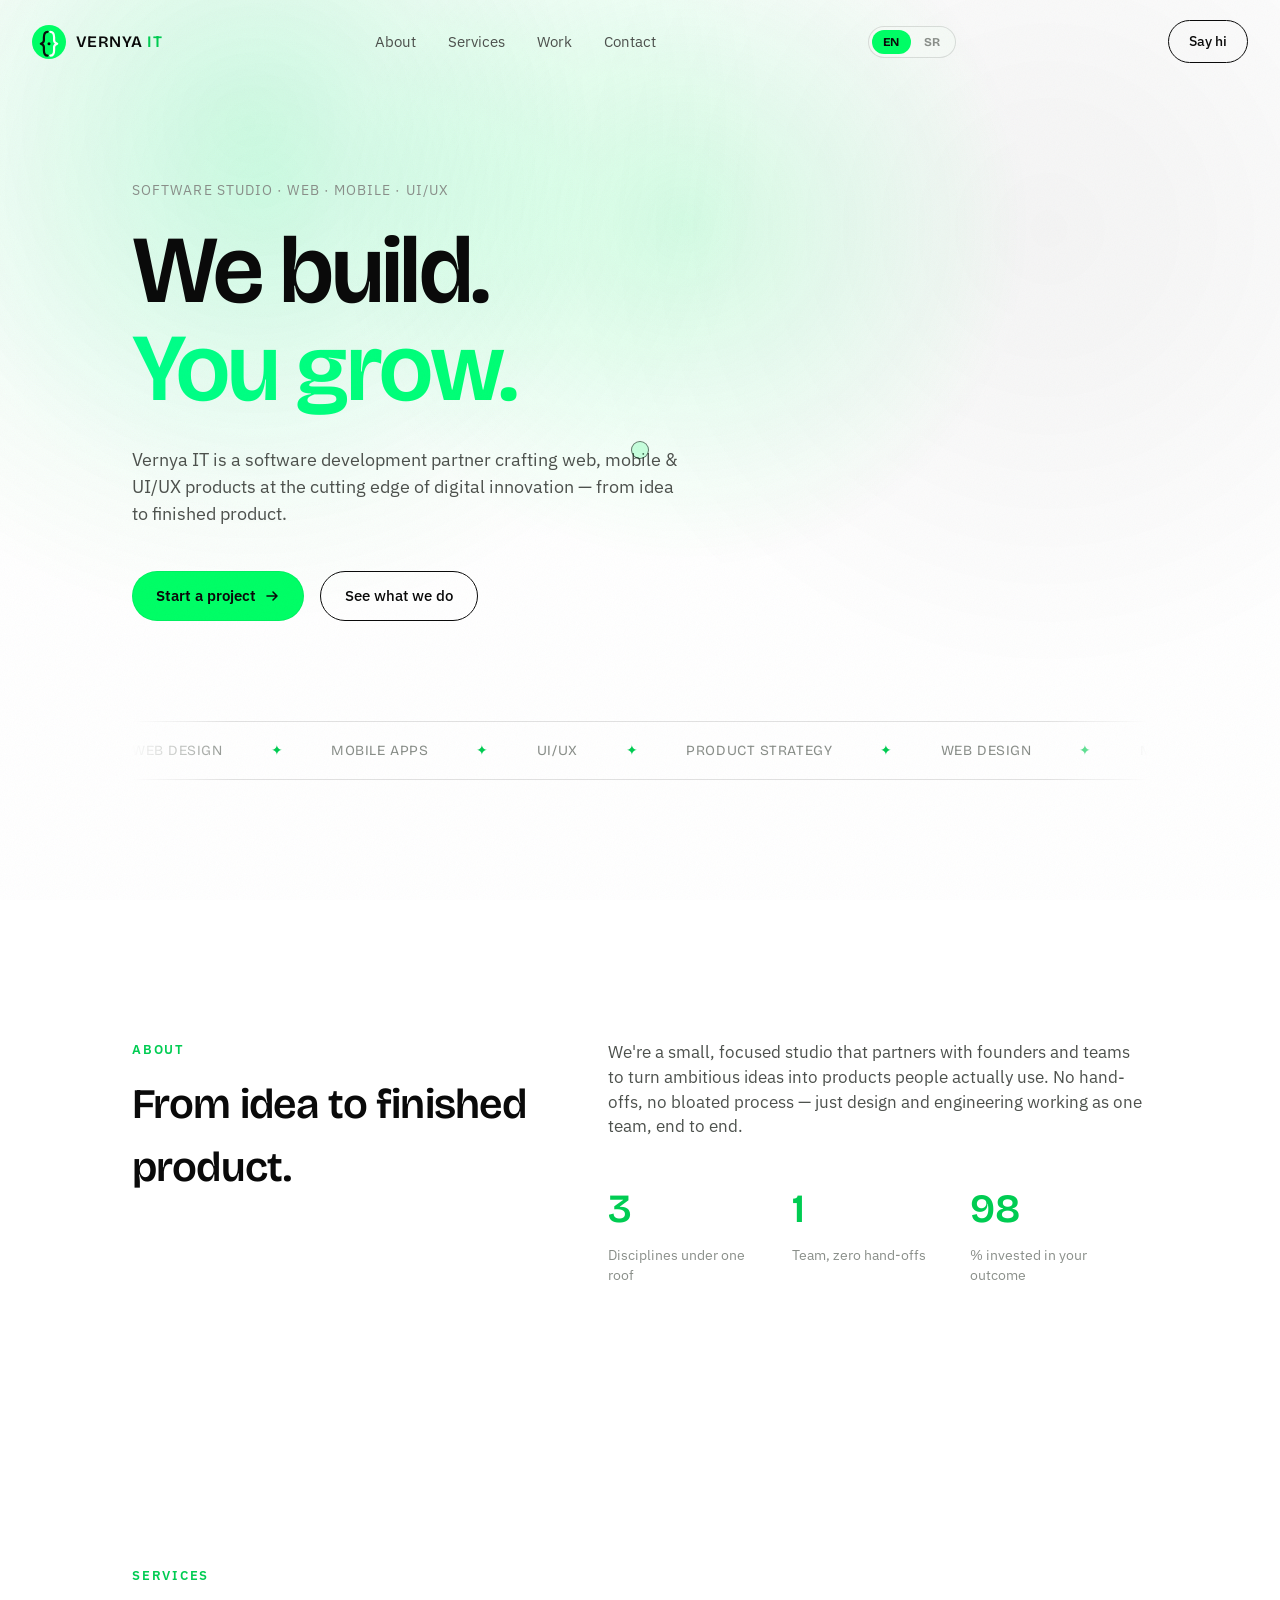
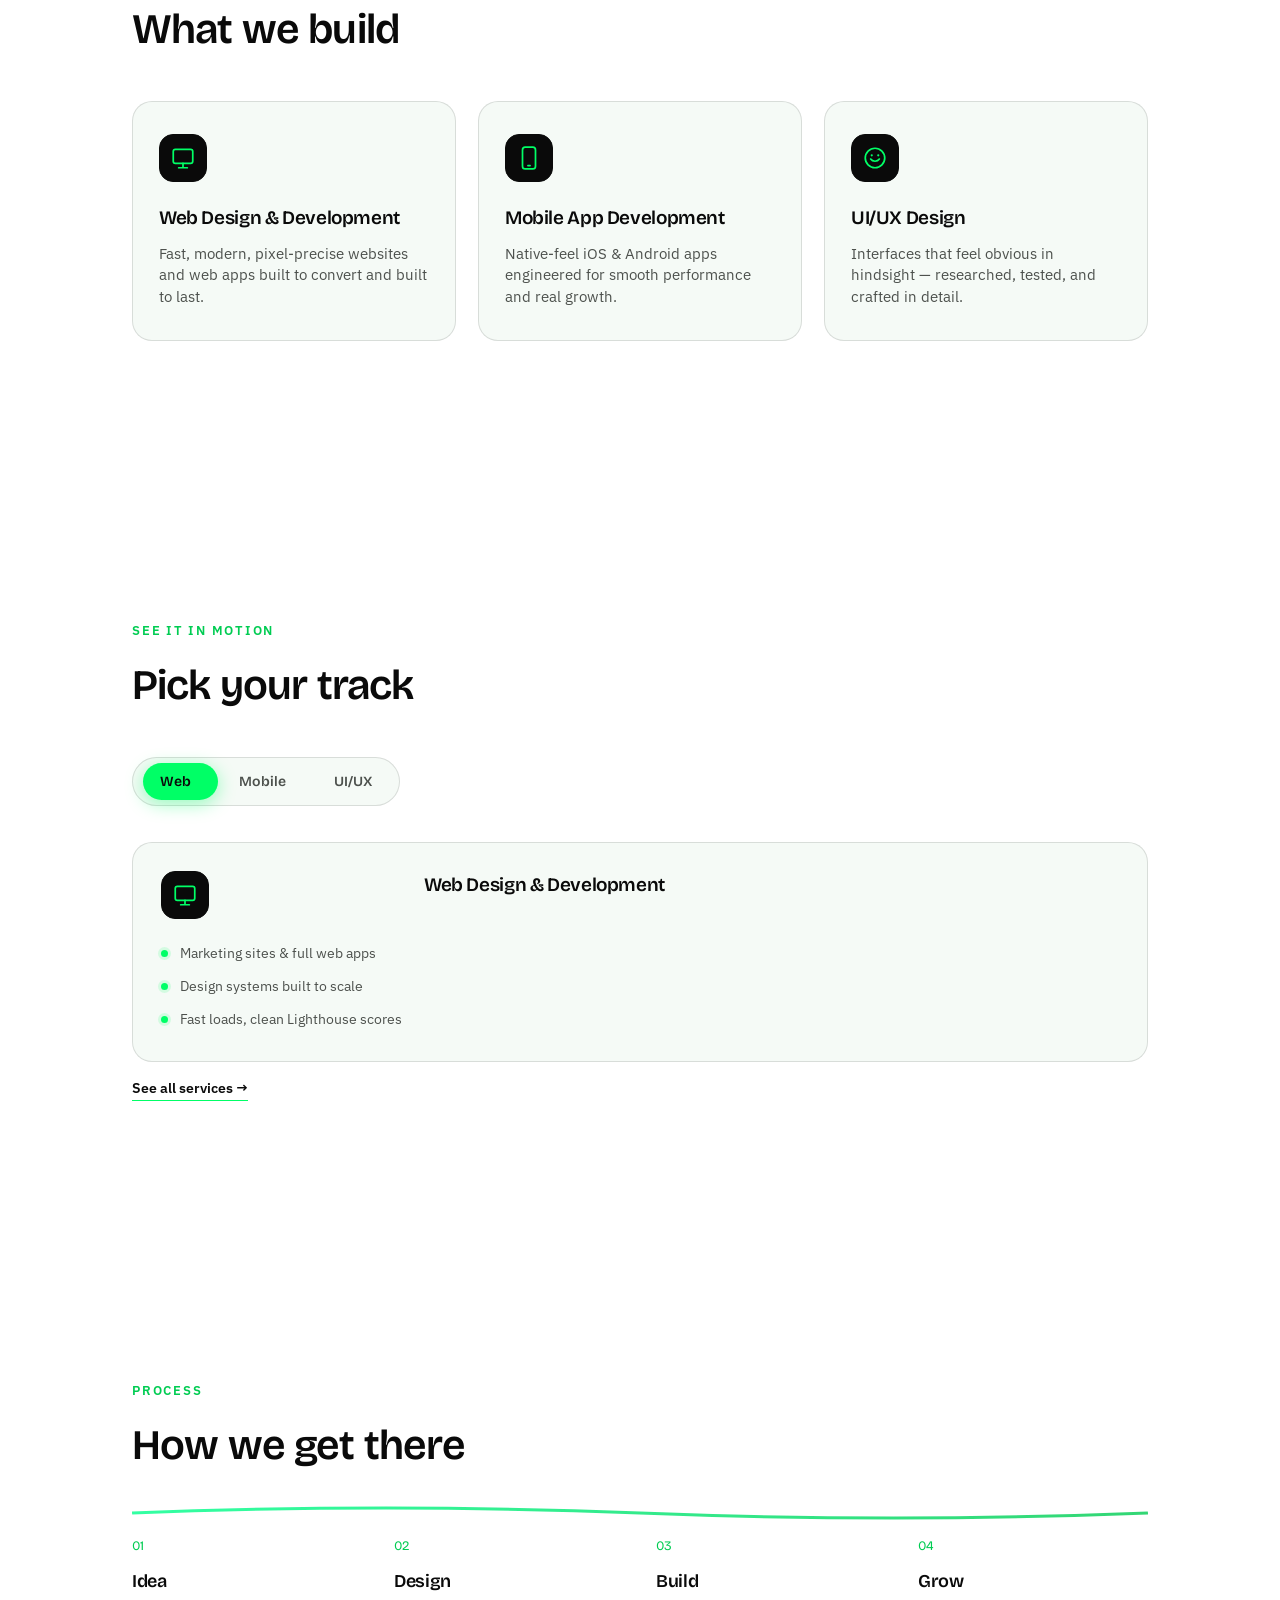
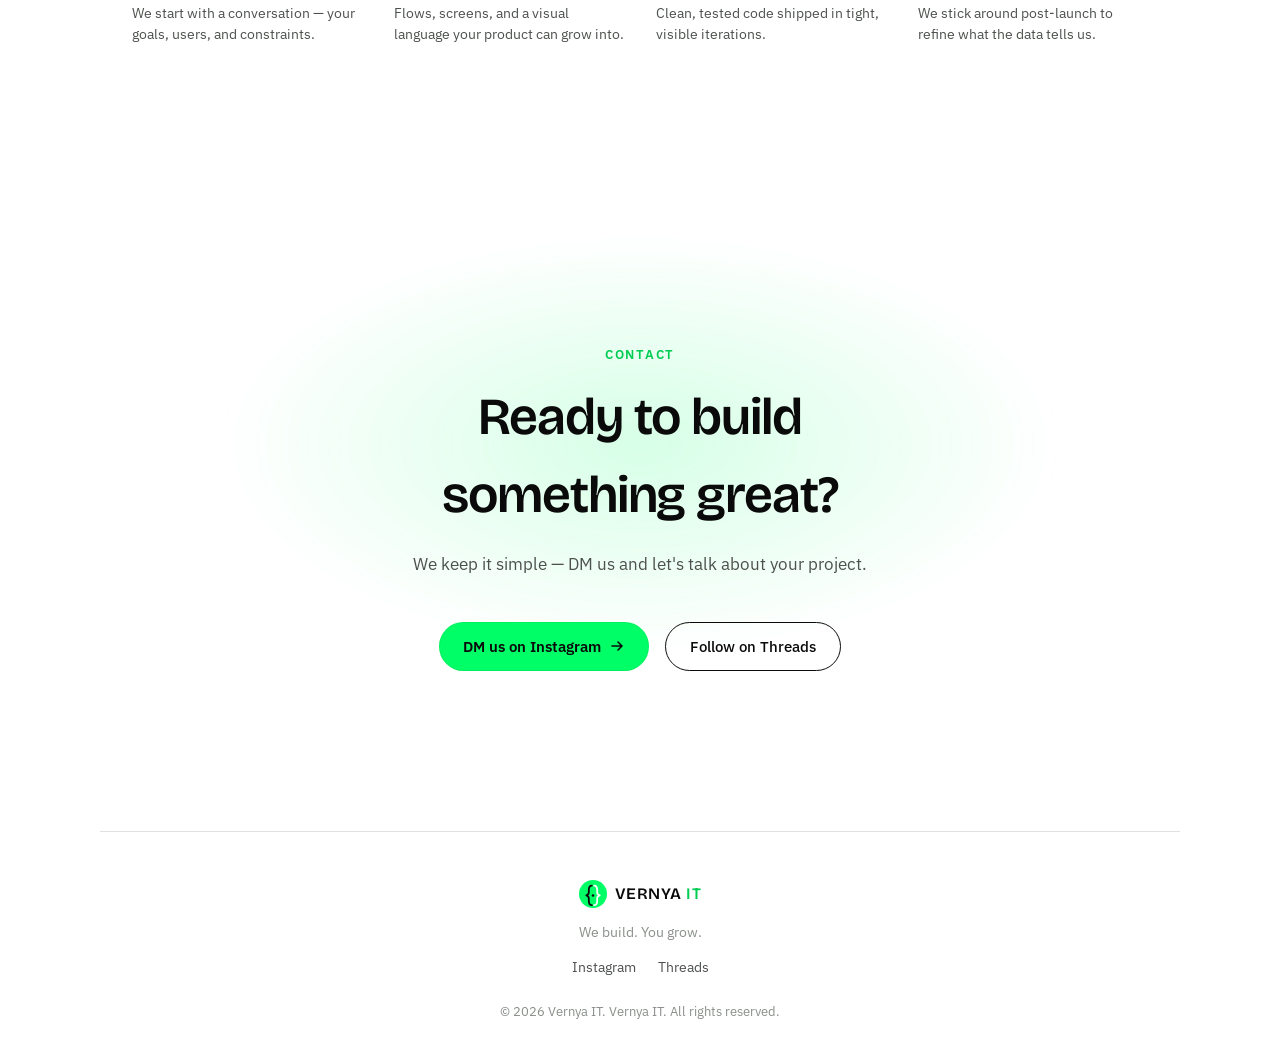
==== index.html @ cfed31cb "Initial commit: Vernya IT landing site Multi-page marketing site (home, about, services, work, conta" ====
<!doctype html>
<html lang="en">
<head>
<meta charset="UTF-8" />
<meta name="viewport" content="width=device-width, initial-scale=1.0" />
<title>Vernya IT — We build. You grow.</title>
<meta name="description" content="Vernya IT is a software studio building web, mobile & UI/UX products at the cutting edge of digital innovation. From idea to finished product." />
<link rel="icon" type="image/svg+xml" href="assets/logo.svg" />
<link rel="preconnect" href="https://fonts.googleapis.com">
<link rel="preconnect" href="https://fonts.gstatic.com" crossorigin>
<link href="https://fonts.googleapis.com/css2?family=Bricolage+Grotesque:wght@400;500;600;700;800&family=IBM+Plex+Sans:wght@400;500;600&display=swap" rel="stylesheet">
<link rel="stylesheet" href="css/style.css" />
</head>
<body>

<div class="grain"></div>
<div class="cursor-dot" id="cursorDot"><span class="cursor-ring"></span></div>

<canvas id="fluid" class="fluid-canvas"></canvas>

<header class="nav" id="nav">
  <a href="#top" class="brand">
    <img src="assets/logo.svg" alt="Vernya IT logo" width="34" height="34" />
    <span>Vernya <em>IT</em></span>
  </a>
  <nav class="nav-links">
    <a href="about.html" data-i18n="nav.about">About</a>
    <a href="services.html" data-i18n="nav.services">Services</a>
    <a href="work.html" data-i18n="nav.work">Work</a>
    <a href="contact.html" data-i18n="nav.contact">Contact</a>
  </nav>
  <div class="lang-switch">
    <button class="lang-btn is-active" data-lang="en">EN</button>
    <button class="lang-btn" data-lang="sr">SR</button>
  </div>
  <a class="btn btn-ghost magnetic" href="contact.html" data-i18n="nav.sayhi">
    <span>Say hi</span>
  </a>
  <button class="nav-burger" id="navBurger" aria-label="Toggle menu">
    <span></span><span></span><span></span>
  </button>
</header>

<div class="mobile-menu" id="mobileMenu">
  <a href="about.html" data-i18n="nav.about">About</a>
  <a href="services.html" data-i18n="nav.services">Services</a>
  <a href="work.html" data-i18n="nav.work">Work</a>
  <a href="contact.html" data-i18n="nav.contact">Contact</a>
  <a href="contact.html" data-i18n="nav.sayhi.mobile">Say hi ↗</a>
  <div class="lang-switch lang-switch-mobile">
    <button class="lang-btn is-active" data-lang="en">EN</button>
    <button class="lang-btn" data-lang="sr">SR</button>
  </div>
</div>

<main id="top">

  <section class="hero">
    <p class="eyebrow" data-reveal data-i18n="home.hero.eyebrow">Software studio · web · mobile · UI/UX</p>
    <h1 class="hero-title" data-reveal>
      <span class="line" data-i18n="home.hero.title1">We build.</span>
      <span class="line accent" data-i18n="home.hero.title2">You grow.</span>
    </h1>
    <p class="hero-sub" data-reveal data-i18n="home.hero.sub">
      Vernya IT is a software development partner crafting web, mobile &amp; UI/UX
      products at the cutting edge of digital innovation — from idea to finished
      product.
    </p>
    <div class="hero-cta" data-reveal>
      <a class="btn btn-primary magnetic" href="contact.html">
        <span data-i18n="btn.startProject">Start a project</span>
        <svg width="16" height="16" viewBox="0 0 16 16" fill="none"><path d="M3 8H13M13 8L9 4M13 8L9 12" stroke="currentColor" stroke-width="1.6" stroke-linecap="round" stroke-linejoin="round"/></svg>
      </a>
      <a class="btn btn-outline magnetic" href="services.html">
        <span data-i18n="btn.seeWhatWeDo">See what we do</span>
      </a>
    </div>

    <div class="hero-marquee" aria-hidden="true">
      <div class="marquee-track">
        <span data-i18n="home.marquee.web">Web Design</span><span data-i18n="home.marquee.mobile">Mobile Apps</span><span data-i18n="home.marquee.uiux">UI/UX</span><span data-i18n="home.marquee.strategy">Product Strategy</span>
        <span data-i18n="home.marquee.web">Web Design</span><span data-i18n="home.marquee.mobile">Mobile Apps</span><span data-i18n="home.marquee.uiux">UI/UX</span><span data-i18n="home.marquee.strategy">Product Strategy</span>
      </div>
    </div>
  </section>

  <section class="about" id="about">
    <div class="about-grid">
      <div data-reveal>
        <p class="section-kicker" data-i18n="home.about.kicker">About</p>
        <h2 class="section-title" data-i18n="home.about.title">From idea to finished product.</h2>
      </div>
      <div class="about-copy" data-reveal>
        <p data-i18n="home.about.copy">
          We're a small, focused studio that partners with founders and teams to
          turn ambitious ideas into products people actually use. No hand-offs,
          no bloated process — just design and engineering working as one team,
          end to end.
        </p>
        <div class="stat-row">
          <div class="stat">
            <span class="stat-num" data-counter="3">0</span>
            <span class="stat-label" data-i18n="home.about.stat1">Disciplines under one roof</span>
          </div>
          <div class="stat">
            <span class="stat-num" data-counter="1">0</span>
            <span class="stat-label" data-i18n="home.about.stat2">Team, zero hand-offs</span>
          </div>
          <div class="stat">
            <span class="stat-num" data-counter="100">0</span>
            <span class="stat-label" data-i18n="home.about.stat3">% invested in your outcome</span>
          </div>
        </div>
      </div>
    </div>
  </section>

  <section class="services" id="services">
    <p class="section-kicker" data-reveal data-i18n="home.services.kicker">Services</p>
    <h2 class="section-title" data-reveal data-i18n="home.services.title">What we build</h2>

    <div class="card-grid">
      <article class="service-card" data-reveal data-tilt>
        <div class="card-glow"></div>
        <div class="card-icon">
          <svg width="26" height="26" viewBox="0 0 24 24" fill="none"><rect x="3" y="4" width="18" height="13" rx="2" stroke="currentColor" stroke-width="1.6"/><path d="M8 21h8M12 17v4" stroke="currentColor" stroke-width="1.6" stroke-linecap="round"/></svg>
        </div>
        <h3 data-i18n="svc.web.title">Web Design &amp; Development</h3>
        <p data-i18n="svc.web.descShort">Fast, modern, pixel-precise websites and web apps built to convert and built to last.</p>
      </article>

      <article class="service-card" data-reveal data-tilt>
        <div class="card-glow"></div>
        <div class="card-icon">
          <svg width="26" height="26" viewBox="0 0 24 24" fill="none"><rect x="6" y="2" width="12" height="20" rx="2.5" stroke="currentColor" stroke-width="1.6"/><path d="M11 19h2" stroke="currentColor" stroke-width="1.6" stroke-linecap="round"/></svg>
        </div>
        <h3 data-i18n="svc.mobile.title">Mobile App Development</h3>
        <p data-i18n="svc.mobile.descShort">Native-feel iOS &amp; Android apps engineered for smooth performance and real growth.</p>
      </article>

      <article class="service-card" data-reveal data-tilt>
        <div class="card-glow"></div>
        <div class="card-icon">
          <svg width="26" height="26" viewBox="0 0 24 24" fill="none"><circle cx="12" cy="12" r="9" stroke="currentColor" stroke-width="1.6"/><path d="M8 13c1 1.5 2.5 2 4 2s3-.5 4-2" stroke="currentColor" stroke-width="1.6" stroke-linecap="round"/><path d="M9 9.5h.01M15 9.5h.01" stroke="currentColor" stroke-width="2" stroke-linecap="round"/></svg>
        </div>
        <h3 data-i18n="svc.uiux.title">UI/UX Design</h3>
        <p data-i18n="svc.uiux.descShort">Interfaces that feel obvious in hindsight — researched, tested, and crafted in detail.</p>
      </article>
    </div>
  </section>

  <section class="switcher" id="switcher">
    <p class="section-kicker" data-reveal data-i18n="home.switcher.kicker">See it in motion</p>
    <h2 class="section-title" data-reveal data-i18n="home.switcher.title">Pick your track</h2>

    <div class="switcher-shell" data-reveal>
      <div class="switcher-tabs" role="tablist">
        <button class="switcher-tab is-active" data-tab="web" role="tab" aria-selected="true" data-i18n="tab.web">Web</button>
        <button class="switcher-tab" data-tab="mobile" role="tab" aria-selected="false" data-i18n="tab.mobile">Mobile</button>
        <button class="switcher-tab" data-tab="uiux" role="tab" aria-selected="false" data-i18n="tab.uiux">UI/UX</button>
        <span class="switcher-indicator" aria-hidden="true"></span>
      </div>

      <div class="switcher-panels">
        <div class="switcher-panel is-active" data-panel="web">
          <div class="card-icon">
            <svg width="26" height="26" viewBox="0 0 24 24" fill="none"><rect x="3" y="4" width="18" height="13" rx="2" stroke="currentColor" stroke-width="1.6"/><path d="M8 21h8M12 17v4" stroke="currentColor" stroke-width="1.6" stroke-linecap="round"/></svg>
          </div>
          <h3 data-i18n="svc.web.title">Web Design &amp; Development</h3>
          <ul class="feature-list">
            <li data-i18n="switcher.web.f1">Marketing sites &amp; full web apps</li>
            <li data-i18n="switcher.web.f2">Design systems built to scale</li>
            <li data-i18n="switcher.web.f3">Fast loads, clean Lighthouse scores</li>
          </ul>
        </div>
        <div class="switcher-panel" data-panel="mobile">
          <div class="card-icon">
            <svg width="26" height="26" viewBox="0 0 24 24" fill="none"><rect x="6" y="2" width="12" height="20" rx="2.5" stroke="currentColor" stroke-width="1.6"/><path d="M11 19h2" stroke="currentColor" stroke-width="1.6" stroke-linecap="round"/></svg>
          </div>
          <h3 data-i18n="svc.mobile.title">Mobile App Development</h3>
          <ul class="feature-list">
            <li data-i18n="switcher.mobile.f1">Cross-platform, native-feel apps</li>
            <li data-i18n="switcher.mobile.f2">Onboarding, auth &amp; payments done right</li>
            <li data-i18n="switcher.mobile.f3">Analytics wired in from launch</li>
          </ul>
        </div>
        <div class="switcher-panel" data-panel="uiux">
          <div class="card-icon">
            <svg width="26" height="26" viewBox="0 0 24 24" fill="none"><circle cx="12" cy="12" r="9" stroke="currentColor" stroke-width="1.6"/><path d="M8 13c1 1.5 2.5 2 4 2s3-.5 4-2" stroke="currentColor" stroke-width="1.6" stroke-linecap="round"/><path d="M9 9.5h.01M15 9.5h.01" stroke="currentColor" stroke-width="2" stroke-linecap="round"/></svg>
          </div>
          <h3 data-i18n="svc.uiux.title">UI/UX Design</h3>
          <ul class="feature-list">
            <li data-i18n="switcher.uiux.f1">Research &amp; flow-mapping first</li>
            <li data-i18n="switcher.uiux.f2">Wireframes through hi-fi screens</li>
            <li data-i18n="switcher.uiux.f3">Accessibility from the first draft</li>
          </ul>
        </div>
      </div>

      <a class="card-link" href="services.html" data-i18n="btn.seeAllServices">See all services →</a>
    </div>
  </section>

  <section class="process" id="process">
    <p class="section-kicker" data-reveal data-i18n="home.process.kicker">Process</p>
    <h2 class="section-title" data-reveal data-i18n="home.process.title">How we get there</h2>

    <div class="timeline">
      <svg class="timeline-line" viewBox="0 0 100 4" preserveAspectRatio="none" aria-hidden="true">
        <path d="M0 2 Q 25 0, 50 2 T 100 2" fill="none" stroke="url(#lineGrad)" stroke-width="0.6"/>
        <defs>
          <linearGradient id="lineGrad" x1="0" y1="0" x2="1" y2="0">
            <stop offset="0%" stop-color="#00ff8c"/>
            <stop offset="100%" stop-color="#00cc52"/>
          </linearGradient>
        </defs>
      </svg>

      <div class="timeline-step" data-reveal>
        <span class="step-num">01</span>
        <h3 data-i18n="step1.title">Idea</h3>
        <p data-i18n="step1.desc">We start with a conversation — your goals, users, and constraints.</p>
      </div>
      <div class="timeline-step" data-reveal>
        <span class="step-num">02</span>
        <h3 data-i18n="step2.title">Design</h3>
        <p data-i18n="step2.desc">Flows, screens, and a visual language your product can grow into.</p>
      </div>
      <div class="timeline-step" data-reveal>
        <span class="step-num">03</span>
        <h3 data-i18n="step3.title">Build</h3>
        <p data-i18n="step3.desc">Clean, tested code shipped in tight, visible iterations.</p>
      </div>
      <div class="timeline-step" data-reveal>
        <span class="step-num">04</span>
        <h3 data-i18n="step4.title">Grow</h3>
        <p data-i18n="step4.desc">We stick around post-launch to refine what the data tells us.</p>
      </div>
    </div>
  </section>

  <section class="cta" id="contact">
    <div class="cta-blob" aria-hidden="true"></div>
    <p class="section-kicker" data-reveal data-i18n="home.cta.kicker">Contact</p>
    <h2 class="cta-title" data-reveal data-i18n="home.cta.title" data-i18n-html="true">Ready to build<br/>something great?</h2>
    <p class="cta-sub" data-reveal data-i18n="home.cta.sub">We keep it simple — DM us and let's talk about your project.</p>
    <div class="hero-cta" data-reveal>
      <a class="btn btn-primary magnetic" href="https://www.instagram.com/vernya_it/" target="_blank" rel="noopener">
        <span data-i18n="btn.dmInstagram">DM us on Instagram</span>
        <svg width="16" height="16" viewBox="0 0 16 16" fill="none"><path d="M3 8H13M13 8L9 4M13 8L9 12" stroke="currentColor" stroke-width="1.6" stroke-linecap="round" stroke-linejoin="round"/></svg>
      </a>
      <a class="btn btn-outline magnetic" href="https://www.threads.net/@vernya_it" target="_blank" rel="noopener">
        <span data-i18n="btn.followThreads">Follow on Threads</span>
      </a>
    </div>
  </section>

</main>

<footer class="footer">
  <div class="footer-brand">
    <img src="assets/logo.svg" alt="Vernya IT logo" width="28" height="28" />
    <span>Vernya <em>IT</em></span>
  </div>
  <p class="footer-tag" data-i18n="footer.tag">We build. You grow.</p>
  <div class="footer-links">
    <a href="https://www.instagram.com/vernya_it/" target="_blank" rel="noopener">Instagram</a>
    <a href="https://www.threads.net/@vernya_it" target="_blank" rel="noopener">Threads</a>
  </div>
  <p class="footer-copy"><span data-i18n="footer.copyPrefix">©</span> <span id="year"></span> Vernya IT. <span data-i18n="footer.copySuffix">All rights reserved.</span></p>
</footer>

<script src="js/script.js"></script>
<script src="js/i18n.js"></script>
</body>
</html>
---- css/style.css ----
/* ---------- reset & base ---------- */
* { margin: 0; padding: 0; box-sizing: border-box; }

:root {
  --bg: #ffffff;
  --bg-soft: #f5faf6;
  --surface: rgba(10,10,10,0.035);
  --border: rgba(10,10,10,0.12);
  --text: #0a0a0a;
  --text-dim: #4d514d;
  --text-faint: #8a8f8a;
  --ink: #0a0a0a;
  --neon: #00ff66;
  --neon-deep: #00cc52;
  --neon-soft: rgba(0,255,102,0.14);
  --grad: linear-gradient(120deg, #00ff8c, var(--neon) 60%, var(--neon-deep));
  --ease-spring: cubic-bezier(0.16, 1, 0.3, 1);
  --ease-out: cubic-bezier(0.22, 1, 0.36, 1);
}

html { scroll-behavior: smooth; }

body {
  background: var(--bg);
  color: var(--text);
  font-family: 'IBM Plex Sans', system-ui, -apple-system, sans-serif;
  line-height: 1.5;
  overflow-x: hidden;
  cursor: none;
}

a { color: inherit; text-decoration: none; }
ul { list-style: none; }
img { display: block; max-width: 100%; }

h1, h2, h3 {
  font-family: 'Bricolage Grotesque', 'IBM Plex Sans', sans-serif;
  letter-spacing: -0.02em;
  font-weight: 600;
}

@media (pointer: coarse) {
  body { cursor: auto; }
  .cursor-dot { display: none; }
}

/* ---------- grain overlay ---------- */
.grain {
  position: fixed;
  inset: 0;
  z-index: 60;
  pointer-events: none;
  opacity: 0.045;
  mix-blend-mode: multiply;
  background-image: url("data:image/svg+xml,%3Csvg xmlns='http://www.w3.org/2000/svg' width='120' height='120'%3E%3Cfilter id='n'%3E%3CfeTurbulence type='fractalNoise' baseFrequency='0.9' numOctaves='2' stitchTiles='stitch'/%3E%3C/filter%3E%3Crect width='100%25' height='100%25' filter='url(%23n)'/%3E%3C/svg%3E");
}

/* ---------- custom cursor ---------- */
.cursor-dot {
  position: fixed;
  top: 0; left: 0;
  width: 0; height: 0;
  pointer-events: none;
  z-index: 999;
  will-change: transform;
}
.cursor-ring {
  position: absolute;
  top: 0; left: 0;
  width: 18px; height: 18px;
  border-radius: 50%;
  border: 1.5px solid rgba(10,10,10,0.55);
  background: rgba(0,255,102,0.18);
  transform: translate(-50%, -50%) scale(1);
  transition: transform .25s var(--ease-out), background .25s var(--ease-out), border-color .25s var(--ease-out);
}
.cursor-dot.hover .cursor-ring {
  transform: translate(-50%, -50%) scale(2.444);
  background: rgba(0,255,102,0.22);
  border-color: rgba(0,204,82,0.85);
}

/* ---------- fluid canvas ---------- */
.fluid-canvas {
  position: fixed;
  inset: 0;
  z-index: 0;
  width: 100%;
  height: 100%;
  opacity: 0.9;
  pointer-events: none;
}

/* ---------- circuit / network canvas (subpages) ---------- */
.network-canvas {
  position: absolute;
  inset: 0;
  z-index: 0;
  width: 100%;
  height: 100%;
  pointer-events: none;
}

/* ---------- layout helpers ---------- */
main, header, footer { position: relative; z-index: 1; }
section {
  max-width: 1080px;
  margin: 0 auto;
  padding: 140px 32px;
}

.section-kicker {
  text-transform: uppercase;
  letter-spacing: 0.14em;
  font-size: 12.5px;
  font-weight: 600;
  color: var(--neon-deep);
  margin-bottom: 14px;
}
.section-title {
  font-size: clamp(28px, 4vw, 42px);
  margin-bottom: 16px;
}

/* ---------- scroll progress ---------- */
.scroll-progress {
  position: fixed;
  top: 0; left: 0; right: 0;
  height: 3px;
  z-index: 70;
  background: transparent;
  pointer-events: none;
}
.scroll-progress span {
  display: block;
  height: 100%;
  width: 100%;
  transform: scaleX(0);
  transform-origin: left;
  background: var(--grad);
  box-shadow: 0 0 12px rgba(0,255,102,0.6);
  transition: transform .08s linear;
}

/* ---------- split-text word reveal ---------- */
.split-word {
  display: inline-block;
  opacity: 0;
  transform: translateY(0.5em) rotate(3deg);
  transition: opacity .7s var(--ease-spring), transform .7s var(--ease-spring);
  transition-delay: var(--wd, 0ms);
}
.split-word.in-view { opacity: 1; transform: translateY(0) rotate(0deg); }

/* ---------- reveal-on-scroll ---------- */
[data-reveal] {
  opacity: 0;
  transform: translateY(28px);
  transition: opacity .8s var(--ease-spring), transform .8s var(--ease-spring);
}
[data-reveal].in-view { opacity: 1; transform: translateY(0); }

/* ---------- nav ---------- */
.nav {
  position: fixed;
  top: 0; left: 0; right: 0;
  z-index: 50;
  display: flex;
  align-items: center;
  justify-content: space-between;
  gap: 24px;
  padding: 20px 32px;
  transition: background .4s var(--ease-out), border-color .4s var(--ease-out), padding .4s var(--ease-out);
  border-bottom: 1px solid transparent;
}
.nav.scrolled {
  background: rgba(255,255,255,0.78);
  backdrop-filter: blur(14px);
  border-color: var(--border);
  padding: 14px 32px;
}

.brand {
  display: flex;
  align-items: center;
  gap: 10px;
  font-family: 'Bricolage Grotesque', sans-serif;
  font-weight: 600;
  font-size: 16px;
  text-transform: uppercase;
  letter-spacing: 0.03em;
}
.brand em { font-style: normal; color: var(--neon-deep); }

.nav-links {
  display: flex;
  gap: 32px;
  font-size: 14.5px;
  color: var(--text-dim);
}
.nav-links a { position: relative; transition: color .25s; }
.swap-letter {
  display: inline-block;
  transition: transform 200ms cubic-bezier(0.34, 1.56, 0.64, 1), opacity 140ms ease;
  transform: translateY(0) rotate(0deg);
  opacity: 1;
}
.swap-letter.is-out {
  transform: translateY(-60%) rotate(-10deg);
  opacity: 0;
  transition: transform 140ms cubic-bezier(0.4, 0, 1, 1), opacity 120ms ease;
}
.nav-links a:hover { color: var(--text); }

.lang-switch {
  display: flex;
  align-items: center;
  gap: 2px;
  padding: 3px;
  border: 1px solid var(--border);
  border-radius: 100px;
  background: var(--bg-soft);
}
.lang-btn {
  padding: 5px 11px;
  border-radius: 100px;
  border: none;
  background: none;
  font-family: 'Bricolage Grotesque', sans-serif;
  font-size: 12px;
  font-weight: 700;
  letter-spacing: 0.03em;
  color: var(--text-faint);
  cursor: pointer;
  transition: background .25s var(--ease-out), color .25s var(--ease-out);
}
.lang-btn.is-active {
  background: var(--neon);
  color: var(--ink);
}
.lang-btn:not(.is-active):hover { color: var(--text); }
.lang-switch-mobile { margin-top: 8px; }

.nav-links a::after {
  content: "";
  position: absolute;
  left: 0; bottom: -4px;
  width: 100%; height: 2px;
  background: var(--neon);
  transform: scaleX(0);
  transform-origin: left;
  transition: transform .3s var(--ease-out);
}
.nav-links a:hover::after { transform: scaleX(1); }

.nav-burger {
  display: none;
  flex-direction: column;
  gap: 5px;
  background: none;
  border: none;
  cursor: pointer;
  padding: 8px;
}
.nav-burger span {
  width: 22px; height: 1.5px;
  background: var(--text);
  transition: transform .3s var(--ease-out), opacity .3s;
}
.nav-burger.open span:nth-child(1) { transform: translateY(6.5px) rotate(45deg); }
.nav-burger.open span:nth-child(2) { opacity: 0; }
.nav-burger.open span:nth-child(3) { transform: translateY(-6.5px) rotate(-45deg); }

.mobile-menu {
  position: fixed;
  inset: 0;
  z-index: 45;
  background: rgba(255,255,255,0.98);
  backdrop-filter: blur(10px);
  display: flex;
  flex-direction: column;
  align-items: center;
  justify-content: center;
  gap: 28px;
  font-family: 'Bricolage Grotesque', sans-serif;
  font-size: 24px;
  transform: translateY(-8px);
  opacity: 0;
  pointer-events: none;
  transition: opacity .35s var(--ease-out), transform .35s var(--ease-out);
}
.mobile-menu.open { opacity: 1; transform: translateY(0); pointer-events: auto; }

/* ---------- buttons ---------- */
.btn {
  display: inline-flex;
  align-items: center;
  gap: 8px;
  padding: 13px 24px;
  border-radius: 100px;
  font-size: 14.5px;
  font-weight: 500;
  white-space: nowrap;
  transition: transform .35s var(--ease-spring), box-shadow .35s var(--ease-out), background .3s, border-color .3s, color .3s;
}
.btn-primary {
  background: var(--neon);
  color: var(--ink);
  font-weight: 600;
  box-shadow: 0 0 0 1px rgba(10,10,10,0.06) inset;
}
.btn-primary:hover {
  background: var(--ink);
  color: var(--neon);
  box-shadow: 0 8px 30px rgba(0,255,102,0.35);
}
.btn-outline {
  border: 1.5px solid var(--ink);
  color: var(--text);
}
.btn-outline:hover { background: var(--ink); color: var(--neon); }
.btn-ghost {
  color: var(--text);
  border: 1.5px solid var(--ink);
  padding: 10px 20px;
  font-size: 14px;
}
.btn-ghost:hover { background: var(--ink); color: var(--neon); }

/* ---------- hero ---------- */
.hero {
  min-height: 100vh;
  display: flex;
  flex-direction: column;
  justify-content: center;
  padding-top: 120px;
  padding-bottom: 60px;
}
.eyebrow {
  color: var(--text-faint);
  font-size: 13.5px;
  letter-spacing: 0.08em;
  text-transform: uppercase;
  margin-bottom: 22px;
}
.hero-title {
  font-size: clamp(44px, 8vw, 96px);
  line-height: 1.02;
}
.hero-title .line { display: block; }
.hero-title .accent {
  background: var(--grad);
  -webkit-background-clip: text;
  background-clip: text;
  color: transparent;
}
.hero-sub {
  max-width: 560px;
  margin-top: 28px;
  font-size: 18px;
  color: var(--text-dim);
}
.hero-cta {
  display: flex;
  flex-wrap: wrap;
  gap: 16px;
  margin-top: 44px;
}

.hero-marquee {
  margin-top: 100px;
  overflow: hidden;
  border-top: 1px solid var(--border);
  border-bottom: 1px solid var(--border);
  padding: 18px 0;
  mask-image: linear-gradient(90deg, transparent, #000 10%, #000 90%, transparent);
}
.marquee-track {
  display: flex;
  gap: 48px;
  white-space: nowrap;
  width: max-content;
  animation: marquee 22s linear infinite;
  font-family: 'Bricolage Grotesque', sans-serif;
  font-size: 14px;
  color: var(--text-faint);
  letter-spacing: 0.04em;
  text-transform: uppercase;
}
.marquee-track span::after { content: "✦"; margin-left: 48px; color: var(--neon-deep); }
@keyframes marquee {
  from { transform: translateX(0); }
  to { transform: translateX(-50%); }
}

/* ---------- about ---------- */
.about-grid {
  display: grid;
  grid-template-columns: 1fr 1.3fr;
  gap: 60px;
  align-items: start;
}
.about-copy p {
  color: var(--text-dim);
  font-size: 16.5px;
  max-width: 560px;
}
.stat-row {
  display: flex;
  gap: 44px;
  margin-top: 40px;
  flex-wrap: wrap;
}
.stat { display: flex; flex-direction: column; gap: 6px; }
.stat-num {
  font-family: 'Bricolage Grotesque', sans-serif;
  font-size: 40px;
  font-weight: 600;
  color: var(--neon-deep);
}
.stat-label { color: var(--text-faint); font-size: 13.5px; max-width: 140px; }
.stat-row-lg { margin-top: 64px; }
.stat-row-lg .stat-num { font-size: 46px; }

/* ---------- services ---------- */
.card-grid {
  display: grid;
  grid-template-columns: repeat(3, 1fr);
  gap: 22px;
  margin-top: 40px;
}
.service-card {
  position: relative;
  padding: 32px 26px;
  border-radius: 20px;
  background: var(--bg-soft);
  border: 1px solid var(--border);
  overflow: hidden;
  transition: transform .5s var(--ease-spring), border-color .4s;
  transform-style: preserve-3d;
  will-change: transform;
}
.service-card:hover { border-color: rgba(10,10,10,0.24); }

/* ---------- work / placeholder case studies ---------- */
.coming-soon-banner {
  display: inline-flex;
  align-items: center;
  gap: 10px;
  padding: 10px 18px;
  margin-bottom: 32px;
  border: 1px dashed var(--border);
  border-radius: 100px;
  font-size: 13.5px;
  color: var(--text-dim);
  background: var(--bg-soft);
}
.pulse-dot {
  width: 8px; height: 8px;
  border-radius: 50%;
  background: var(--neon);
  box-shadow: 0 0 0 0 rgba(0,255,102,0.5);
  animation: pulseDot 1.8s ease-out infinite;
  flex: none;
}
@keyframes pulseDot {
  0% { box-shadow: 0 0 0 0 rgba(0,255,102,0.5); }
  70% { box-shadow: 0 0 0 8px rgba(0,255,102,0); }
  100% { box-shadow: 0 0 0 0 rgba(0,255,102,0); }
}
.work-card { padding-bottom: 26px; }
.work-thumb {
  width: 100%;
  height: 160px;
  border-radius: 14px;
  margin-bottom: 18px;
  background: var(--border);
  overflow: hidden;
  position: relative;
}
.shimmer::after {
  content: "";
  position: absolute;
  inset: 0;
  background: linear-gradient(100deg, transparent 30%, rgba(0,255,102,0.25) 50%, transparent 70%);
  background-size: 200% 100%;
  animation: shimmer 2.2s ease-in-out infinite;
}
@keyframes shimmer {
  0% { background-position: 160% 0; }
  100% { background-position: -60% 0; }
}
.work-tag {
  display: inline-block;
  font-size: 11px;
  font-weight: 700;
  text-transform: uppercase;
  letter-spacing: 0.06em;
  color: var(--text-faint);
  border: 1px solid var(--border);
  border-radius: 100px;
  padding: 3px 10px;
  margin-bottom: 12px;
}
.work-card h3 { font-size: 18px; margin-bottom: 6px; }
.work-card p { color: var(--text-faint); font-size: 13.5px; }
.card-glow {
  position: absolute;
  top: -60%; left: -20%;
  width: 220px; height: 220px;
  background: radial-gradient(circle, rgba(0,255,102,0.4), transparent 70%);
  opacity: 0;
  transition: opacity .5s;
  pointer-events: none;
}
.service-card:hover .card-glow { opacity: 1; }
.card-icon {
  width: 48px; height: 48px;
  border-radius: 14px;
  display: flex; align-items: center; justify-content: center;
  background: var(--ink);
  border: 1px solid var(--ink);
  color: var(--neon);
  margin-bottom: 22px;
}
.service-card h3 { font-size: 19px; margin-bottom: 10px; }
.service-card p { color: var(--text-dim); font-size: 14.5px; }
.card-link {
  display: inline-flex;
  align-items: center;
  gap: 6px;
  margin-top: 16px;
  font-size: 13.5px;
  font-weight: 600;
  color: var(--ink);
  border-bottom: 1.5px solid var(--neon);
  padding-bottom: 2px;
}
.card-link:hover { color: var(--neon-deep); }

/* ---------- service switcher ---------- */
.switcher-shell { margin-top: 40px; }
.switcher-tabs {
  position: relative;
  display: inline-flex;
  gap: 4px;
  padding: 5px;
  border: 1px solid var(--border);
  border-radius: 100px;
  background: var(--bg-soft);
}
.switcher-tab {
  position: relative;
  z-index: 2;
  padding: 10px 22px;
  border-radius: 100px;
  font-size: 14px;
  font-weight: 600;
  font-family: 'Bricolage Grotesque', sans-serif;
  color: var(--text-dim);
  background: none;
  border: none;
  cursor: pointer;
  transition: color .3s var(--ease-out);
}
.switcher-tab.is-active { color: var(--ink); }
.switcher-indicator {
  position: absolute;
  z-index: 1;
  top: 5px;
  left: 5px;
  height: calc(100% - 10px);
  width: 60px;
  border-radius: 100px;
  background: var(--neon);
  box-shadow: 0 4px 18px rgba(0,255,102,0.4);
  will-change: transform, width;
}
.switcher-panels { position: relative; margin-top: 36px; min-height: 220px; }
.switcher-panel {
  position: absolute;
  inset: 0;
  opacity: 0;
  transform: translateY(14px) scale(0.98);
  pointer-events: none;
  transition: opacity .45s var(--ease-spring), transform .45s var(--ease-spring);
  display: grid;
  grid-template-columns: auto 1fr;
  align-items: start;
  gap: 22px;
  padding: 28px;
  border: 1px solid var(--border);
  border-radius: 20px;
  background: var(--bg-soft);
}
.switcher-panel.is-active { opacity: 1; transform: translateY(0) scale(1); pointer-events: auto; }
.switcher-panel h3 { font-size: 19px; margin-bottom: 10px; }
.switcher-panel .card-icon { margin-bottom: 0; }
.switcher-panel .feature-list li { font-size: 14px; }
@media (max-width: 560px) {
  .switcher-panel { grid-template-columns: 1fr; }
}

/* ---------- process ---------- */
.timeline {
  position: relative;
  margin-top: 60px;
  display: grid;
  grid-template-columns: repeat(4, 1fr);
  gap: 32px;
}
.timeline-line {
  position: absolute;
  top: -34px;
  left: 0; right: 0;
  height: 20px;
  width: 100%;
  opacity: 0.8;
}
.step-num {
  font-family: 'Bricolage Grotesque', sans-serif;
  font-size: 13px;
  color: var(--neon-deep);
  display: block;
  margin-bottom: 12px;
}
.timeline-step h3 { font-size: 18px; margin-bottom: 8px; }
.timeline-step p { color: var(--text-dim); font-size: 14px; }

/* ---------- cta ---------- */
.cta {
  position: relative;
  text-align: center;
  padding-top: 160px;
  padding-bottom: 160px;
}
.cta-blob {
  position: absolute;
  inset: 0;
  z-index: -1;
  background: radial-gradient(600px 300px at 50% 40%, rgba(0,255,102,0.16), transparent 70%);
  filter: blur(10px);
}
.cta-title {
  font-size: clamp(30px, 5vw, 52px);
  margin-bottom: 18px;
}
.cta-sub {
  color: var(--text-dim);
  font-size: 17px;
  margin-bottom: 12px;
}
.cta .hero-cta { justify-content: center; }

/* ---------- footer ---------- */
.footer {
  border-top: 1px solid var(--border);
  padding: 48px 32px 36px;
  max-width: 1080px;
  margin: 0 auto;
  display: flex;
  flex-direction: column;
  align-items: center;
  gap: 14px;
  text-align: center;
}
.footer-brand {
  display: flex; align-items: center; gap: 8px;
  font-family: 'Bricolage Grotesque', sans-serif;
  font-weight: 600;
  text-transform: uppercase;
  letter-spacing: 0.03em;
}
.footer-brand em { font-style: normal; color: var(--neon-deep); }
.footer-tag { color: var(--text-faint); font-size: 13.5px; }
.footer-links { display: flex; gap: 22px; font-size: 14px; color: var(--text-dim); }
.footer-links a:hover { color: var(--text); }
.footer-copy { color: var(--text-faint); font-size: 12.5px; margin-top: 10px; }

/* ---------- subpage hero (services / contact) ---------- */
.page-hero {
  position: relative;
  min-height: 62vh;
  display: flex;
  flex-direction: column;
  justify-content: center;
  padding-top: 140px;
  overflow: hidden;
}
.page-hero-title {
  font-size: clamp(36px, 7vw, 72px);
  line-height: 1.04;
  max-width: 780px;
}
.page-hero-title .accent {
  background: var(--grad);
  -webkit-background-clip: text;
  background-clip: text;
  color: transparent;
}
.page-hero-sub {
  max-width: 560px;
  margin-top: 24px;
  font-size: 17.5px;
  color: var(--text-dim);
}
.breadcrumb {
  display: flex;
  align-items: center;
  gap: 8px;
  font-size: 13px;
  color: var(--text-faint);
  margin-bottom: 26px;
}
.breadcrumb a:hover { color: var(--neon-deep); }

/* ---------- expanded service blocks (services.html) ---------- */
.service-block {
  display: grid;
  grid-template-columns: 0.9fr 1.3fr;
  gap: 48px;
  padding: 56px 0;
  border-top: 1px solid var(--border);
  align-items: start;
}
.service-block:last-child { border-bottom: 1px solid var(--border); }
.service-block .card-icon { margin-bottom: 18px; }
.service-block h3 { font-size: 26px; margin-bottom: 10px; }
.service-block > div:first-child p { color: var(--text-dim); font-size: 15px; }
.feature-list { display: grid; gap: 12px; }
.feature-list li {
  display: flex;
  align-items: flex-start;
  gap: 12px;
  font-size: 15px;
  color: var(--text-dim);
}
.feature-list li::before {
  content: "";
  flex: none;
  width: 7px; height: 7px;
  margin-top: 7px;
  border-radius: 50%;
  background: var(--neon);
  box-shadow: 0 0 0 3px var(--neon-soft);
}

.trust-note {
  display: flex;
  align-items: flex-start;
  gap: 10px;
  margin-top: 22px;
  padding: 14px 16px;
  border: 1px dashed var(--border);
  border-radius: 14px;
  color: var(--text-faint);
  font-size: 13.5px;
}
.trust-note svg { flex: none; color: var(--neon-deep); margin-top: 1px; }

/* ---------- contact page ---------- */
.contact-grid {
  display: grid;
  grid-template-columns: 1.1fr 0.9fr;
  gap: 56px;
  align-items: start;
}
.contact-card {
  background: var(--bg-soft);
  border: 1px solid var(--border);
  border-radius: 22px;
  padding: 36px;
}
.contact-card h3 { font-size: 18px; margin-bottom: 18px; }
.contact-list { display: grid; gap: 16px; margin-bottom: 26px; }
.contact-row {
  display: flex;
  align-items: center;
  justify-content: space-between;
  gap: 12px;
  padding: 14px 18px;
  border: 1px solid var(--border);
  border-radius: 14px;
  background: var(--bg);
  transition: border-color .3s;
}
.contact-row:hover { border-color: var(--neon); }
.contact-row span { font-weight: 500; font-size: 14.5px; }
.tips-list { display: grid; gap: 10px; }
.tips-list li {
  font-size: 14.5px;
  color: var(--text-dim);
  padding-left: 18px;
  position: relative;
}
.tips-list li::before {
  content: "0" counter(tip);
  counter-increment: tip;
  position: absolute;
  left: -2px;
  top: 0;
  font-family: 'Bricolage Grotesque', sans-serif;
  font-size: 11px;
  color: var(--neon-deep);
  display: none;
}
.tips-list { counter-reset: tip; }
.tips-list li { padding-left: 0; }

/* ---------- responsive ---------- */
@media (max-width: 900px) {
  .about-grid { grid-template-columns: 1fr; gap: 28px; }
  .card-grid { grid-template-columns: 1fr; }
  .timeline { grid-template-columns: 1fr 1fr; row-gap: 40px; }
  .timeline-line { display: none; }
  .service-block { grid-template-columns: 1fr; gap: 18px; }
  .contact-grid { grid-template-columns: 1fr; }
}
@media (max-width: 720px) {
  .nav-links { display: none; }
  .nav-burger { display: flex; }
  .btn-ghost { display: none; }
  section { padding: 100px 22px; }
  .timeline { grid-template-columns: 1fr; }
}
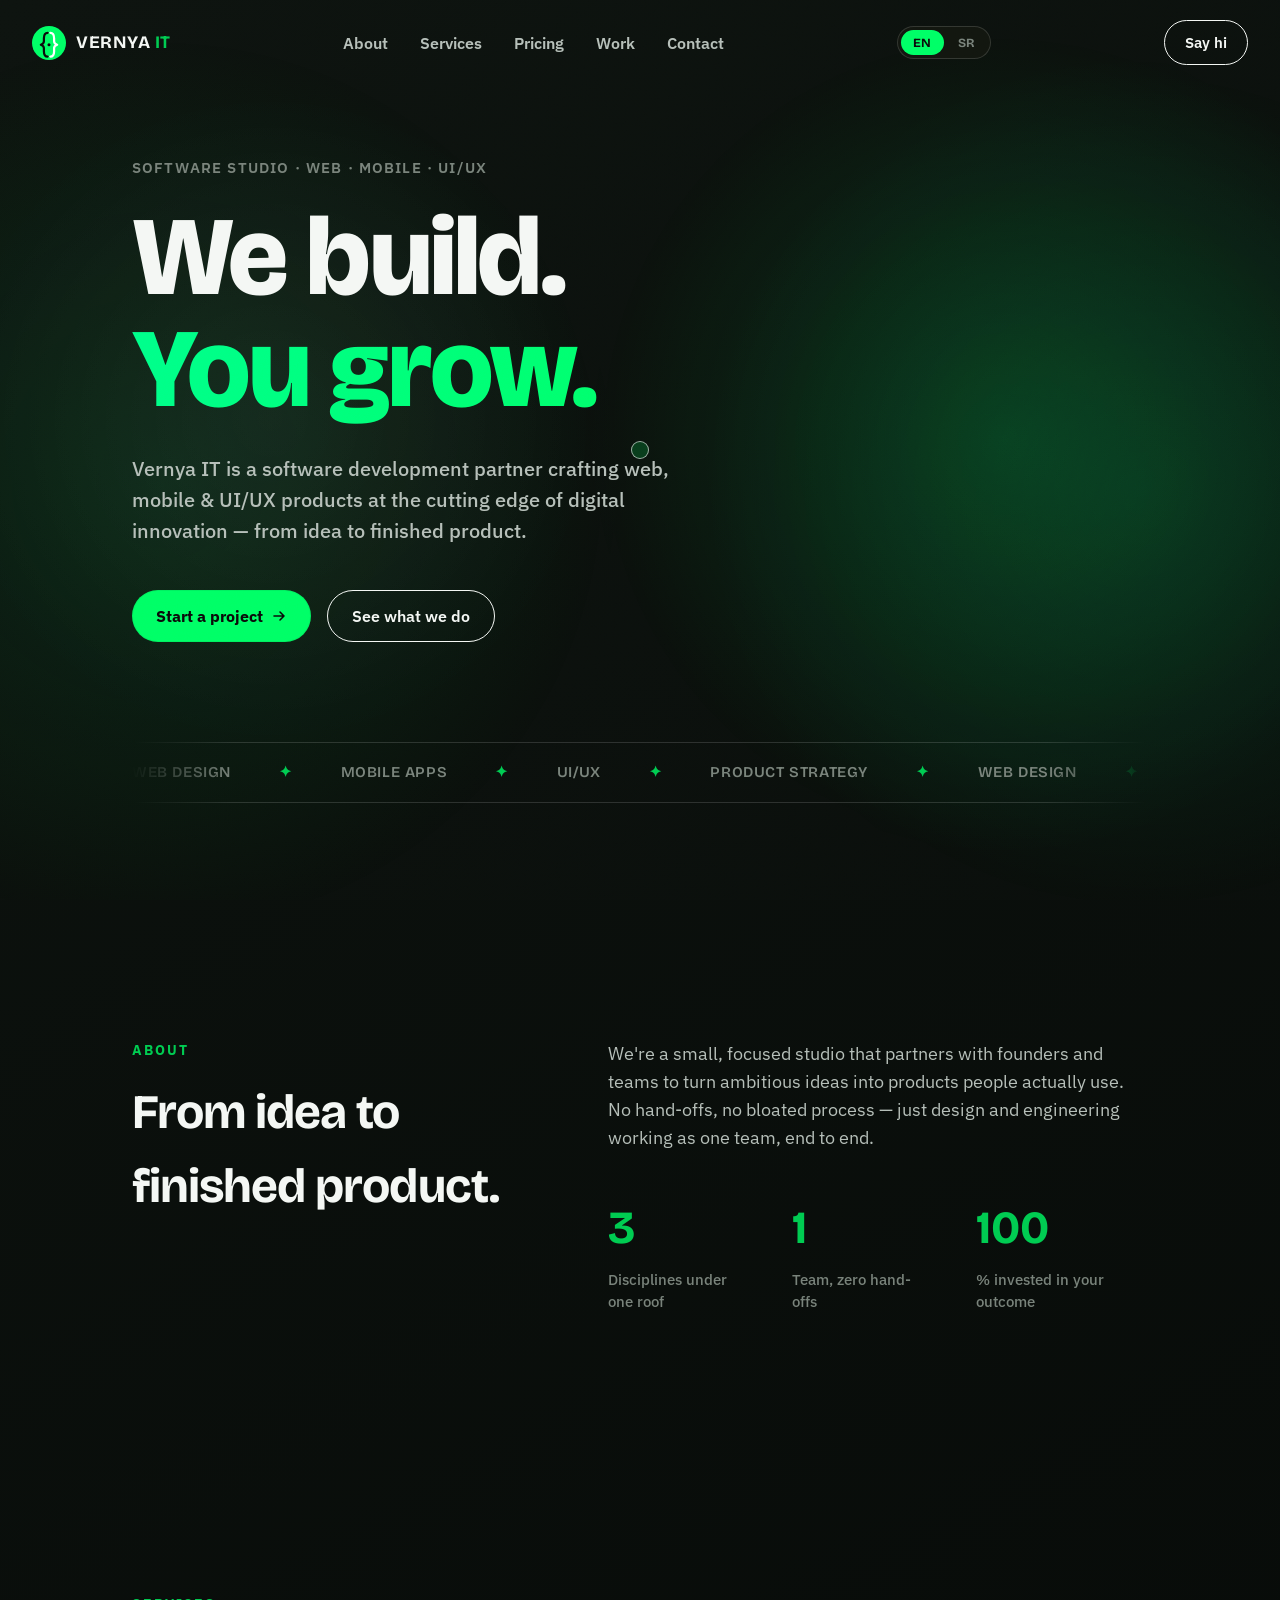
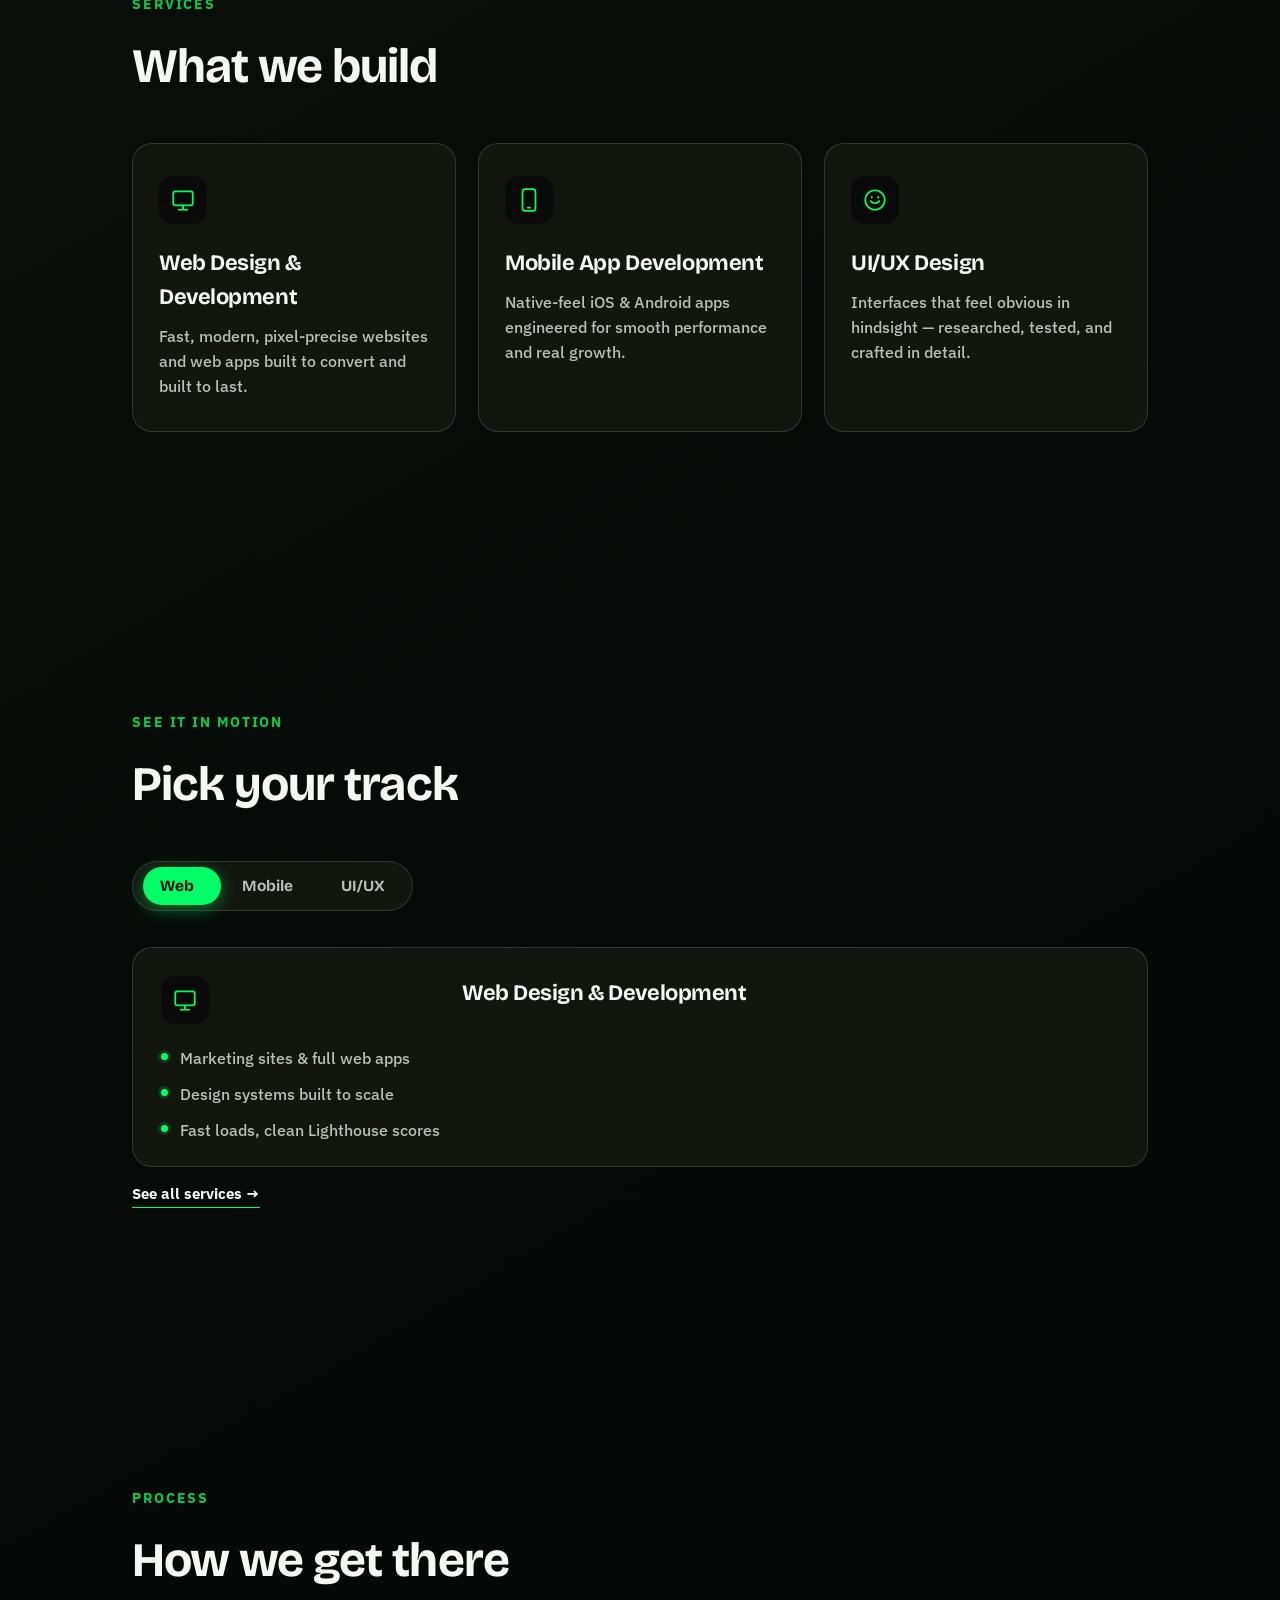
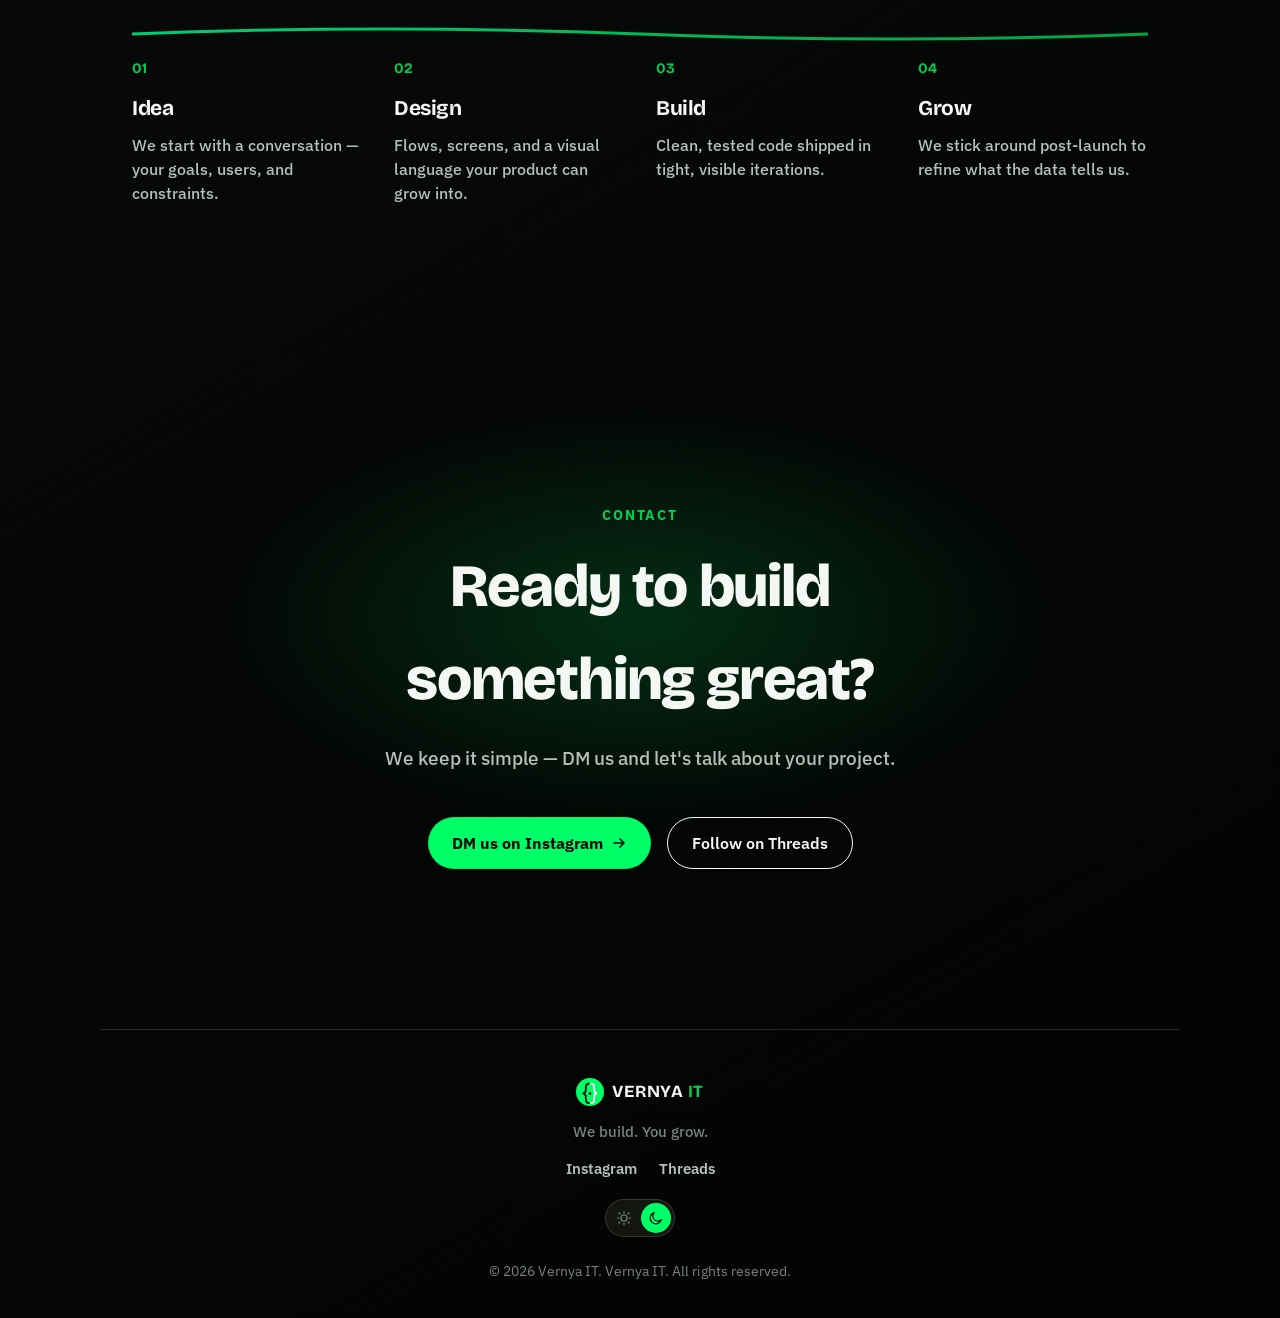
==== commit 0e9e852e: "Add pricing page, dark theme, i18n, and animation polish pass - New /pricing page: build-your-own re" ====
--- a/index.html
+++ b/index.html
@@ -26,6 +26,7 @@
   <nav class="nav-links">
     <a href="about.html" data-i18n="nav.about">About</a>
     <a href="services.html" data-i18n="nav.services">Services</a>
+    <a href="pricing.html" data-i18n="nav.pricing">Pricing</a>
     <a href="work.html" data-i18n="nav.work">Work</a>
     <a href="contact.html" data-i18n="nav.contact">Contact</a>
   </nav>
@@ -44,6 +45,7 @@
 <div class="mobile-menu" id="mobileMenu">
   <a href="about.html" data-i18n="nav.about">About</a>
   <a href="services.html" data-i18n="nav.services">Services</a>
+  <a href="pricing.html" data-i18n="nav.pricing">Pricing</a>
   <a href="work.html" data-i18n="nav.work">Work</a>
   <a href="contact.html" data-i18n="nav.contact">Contact</a>
   <a href="contact.html" data-i18n="nav.sayhi.mobile">Say hi ↗</a>
@@ -267,10 +269,19 @@
     <a href="https://www.instagram.com/vernya_it/" target="_blank" rel="noopener">Instagram</a>
     <a href="https://www.threads.net/@vernya_it" target="_blank" rel="noopener">Threads</a>
   </div>
+  <div class="theme-switch">
+    <button class="theme-btn is-active" data-theme-btn="light" aria-label="Light theme">
+      <svg width="16" height="16" viewBox="0 0 24 24" fill="none"><circle cx="12" cy="12" r="4.5" stroke="currentColor" stroke-width="1.8"/><path d="M12 2v2.5M12 19.5V22M4.2 4.2l1.8 1.8M18 18l1.8 1.8M2 12h2.5M19.5 12H22M4.2 19.8l1.8-1.8M18 6l1.8-1.8" stroke="currentColor" stroke-width="1.8" stroke-linecap="round"/></svg>
+    </button>
+    <button class="theme-btn" data-theme-btn="dark" aria-label="Dark theme">
+      <svg width="16" height="16" viewBox="0 0 24 24" fill="none"><path d="M20 14.5A8.5 8.5 0 1 1 9.5 4a7 7 0 0 0 10.5 10.5Z" stroke="currentColor" stroke-width="1.8" stroke-linejoin="round"/></svg>
+    </button>
+  </div>
   <p class="footer-copy"><span data-i18n="footer.copyPrefix">©</span> <span id="year"></span> Vernya IT. <span data-i18n="footer.copySuffix">All rights reserved.</span></p>
 </footer>
 
 <script src="js/script.js"></script>
 <script src="js/i18n.js"></script>
+<script src="js/theme.js"></script>
 </body>
 </html>
--- a/css/style.css
+++ b/css/style.css
@@ -14,8 +14,24 @@
   --neon-deep: #00cc52;
   --neon-soft: rgba(0,255,102,0.14);
   --grad: linear-gradient(120deg, #00ff8c, var(--neon) 60%, var(--neon-deep));
+  --nav-scrim: rgba(255,255,255,0.78);
+  --menu-scrim: rgba(255,255,255,0.98);
+  --cursor-ring: rgba(10,10,10,0.55);
   --ease-spring: cubic-bezier(0.16, 1, 0.3, 1);
   --ease-out: cubic-bezier(0.22, 1, 0.36, 1);
+}
+
+:root[data-theme="dark"] {
+  --bg: #0a0a0a;
+  --bg-soft: #12160f;
+  --surface: rgba(255,255,255,0.045);
+  --border: rgba(255,255,255,0.14);
+  --text: #f4f7f4;
+  --text-dim: #b6bfb9;
+  --text-faint: #79837b;
+  --nav-scrim: rgba(6,8,7,0.72);
+  --menu-scrim: rgba(4,6,5,0.97);
+  --cursor-ring: rgba(255,255,255,0.6);
 }
 
 html { scroll-behavior: smooth; }
@@ -24,9 +40,28 @@
   background: var(--bg);
   color: var(--text);
   font-family: 'IBM Plex Sans', system-ui, -apple-system, sans-serif;
-  line-height: 1.5;
+  font-size: 17px;
+  line-height: 1.55;
   overflow-x: hidden;
   cursor: none;
+  transition: background .5s var(--ease-out), color .4s var(--ease-out);
+}
+
+:root[data-theme="dark"] body {
+  background: linear-gradient(150deg, #0d130f 0%, #000000 55%, #020703 100%);
+  background-size: 220% 220%;
+  animation: auroraDrift 26s var(--ease-spring) infinite alternate;
+}
+
+@keyframes auroraDrift {
+  0%   { background-position: 0% 0%; }
+  100% { background-position: 100% 100%; }
+}
+
+@media (prefers-reduced-motion: reduce) {
+  :root[data-theme="dark"] body {
+    animation-duration: 90s;
+  }
 }
 
 a { color: inherit; text-decoration: none; }
@@ -36,7 +71,7 @@
 h1, h2, h3 {
   font-family: 'Bricolage Grotesque', 'IBM Plex Sans', sans-serif;
   letter-spacing: -0.02em;
-  font-weight: 600;
+  font-weight: 700;
 }
 
 @media (pointer: coarse) {
@@ -54,6 +89,10 @@
   mix-blend-mode: multiply;
   background-image: url("data:image/svg+xml,%3Csvg xmlns='http://www.w3.org/2000/svg' width='120' height='120'%3E%3Cfilter id='n'%3E%3CfeTurbulence type='fractalNoise' baseFrequency='0.9' numOctaves='2' stitchTiles='stitch'/%3E%3C/filter%3E%3Crect width='100%25' height='100%25' filter='url(%23n)'/%3E%3C/svg%3E");
 }
+:root[data-theme="dark"] .grain {
+  opacity: 0.06;
+  mix-blend-mode: overlay;
+}
 
 /* ---------- custom cursor ---------- */
 .cursor-dot {
@@ -69,7 +108,7 @@
   top: 0; left: 0;
   width: 18px; height: 18px;
   border-radius: 50%;
-  border: 1.5px solid rgba(10,10,10,0.55);
+  border: 1.5px solid var(--cursor-ring);
   background: rgba(0,255,102,0.18);
   transform: translate(-50%, -50%) scale(1);
   transition: transform .25s var(--ease-out), background .25s var(--ease-out), border-color .25s var(--ease-out);
@@ -112,13 +151,14 @@
 .section-kicker {
   text-transform: uppercase;
   letter-spacing: 0.14em;
-  font-size: 12.5px;
-  font-weight: 600;
+  font-size: 13.5px;
+  font-weight: 700;
   color: var(--neon-deep);
   margin-bottom: 14px;
 }
 .section-title {
-  font-size: clamp(28px, 4vw, 42px);
+  font-size: clamp(32px, 4.5vw, 48px);
+  font-weight: 700;
   margin-bottom: 16px;
 }
 
@@ -174,7 +214,7 @@
   border-bottom: 1px solid transparent;
 }
 .nav.scrolled {
-  background: rgba(255,255,255,0.78);
+  background: var(--nav-scrim);
   backdrop-filter: blur(14px);
   border-color: var(--border);
   padding: 14px 32px;
@@ -185,8 +225,8 @@
   align-items: center;
   gap: 10px;
   font-family: 'Bricolage Grotesque', sans-serif;
-  font-weight: 600;
-  font-size: 16px;
+  font-weight: 700;
+  font-size: 17.5px;
   text-transform: uppercase;
   letter-spacing: 0.03em;
 }
@@ -195,7 +235,8 @@
 .nav-links {
   display: flex;
   gap: 32px;
-  font-size: 14.5px;
+  font-size: 15.5px;
+  font-weight: 600;
   color: var(--text-dim);
 }
 .nav-links a { position: relative; transition: color .25s; }
@@ -222,12 +263,12 @@
   background: var(--bg-soft);
 }
 .lang-btn {
-  padding: 5px 11px;
+  padding: 5px 12px;
   border-radius: 100px;
   border: none;
   background: none;
   font-family: 'Bricolage Grotesque', sans-serif;
-  font-size: 12px;
+  font-size: 12.5px;
   font-weight: 700;
   letter-spacing: 0.03em;
   color: var(--text-faint);
@@ -275,7 +316,7 @@
   position: fixed;
   inset: 0;
   z-index: 45;
-  background: rgba(255,255,255,0.98);
+  background: var(--menu-scrim);
   backdrop-filter: blur(10px);
   display: flex;
   flex-direction: column;
@@ -283,7 +324,8 @@
   justify-content: center;
   gap: 28px;
   font-family: 'Bricolage Grotesque', sans-serif;
-  font-size: 24px;
+  font-weight: 600;
+  font-size: 28px;
   transform: translateY(-8px);
   opacity: 0;
   pointer-events: none;
@@ -298,15 +340,16 @@
   gap: 8px;
   padding: 13px 24px;
   border-radius: 100px;
-  font-size: 14.5px;
-  font-weight: 500;
+  font-size: 15.5px;
+  font-weight: 600;
   white-space: nowrap;
-  transition: transform .35s var(--ease-spring), box-shadow .35s var(--ease-out), background .3s, border-color .3s, color .3s;
-}
+  transition: transform .25s var(--ease-spring), box-shadow .25s var(--ease-out), background .3s, border-color .3s, color .3s;
+}
+.btn:active { transform: scale(0.97); }
 .btn-primary {
   background: var(--neon);
   color: var(--ink);
-  font-weight: 600;
+  font-weight: 700;
   box-shadow: 0 0 0 1px rgba(10,10,10,0.06) inset;
 }
 .btn-primary:hover {
@@ -323,9 +366,19 @@
   color: var(--text);
   border: 1.5px solid var(--ink);
   padding: 10px 20px;
-  font-size: 14px;
+  font-size: 15px;
 }
 .btn-ghost:hover { background: var(--ink); color: var(--neon); }
+
+:root[data-theme="dark"] .btn-outline,
+:root[data-theme="dark"] .btn-ghost {
+  border-color: var(--text);
+}
+:root[data-theme="dark"] .btn-outline:hover,
+:root[data-theme="dark"] .btn-ghost:hover {
+  background: var(--text);
+  color: var(--ink);
+}
 
 /* ---------- hero ---------- */
 .hero {
@@ -338,14 +391,16 @@
 }
 .eyebrow {
   color: var(--text-faint);
-  font-size: 13.5px;
+  font-size: 14.5px;
+  font-weight: 600;
   letter-spacing: 0.08em;
   text-transform: uppercase;
   margin-bottom: 22px;
 }
 .hero-title {
-  font-size: clamp(44px, 8vw, 96px);
-  line-height: 1.02;
+  font-size: clamp(48px, 9vw, 112px);
+  font-weight: 800;
+  line-height: 1.0;
 }
 .hero-title .line { display: block; }
 .hero-title .accent {
@@ -355,9 +410,10 @@
   color: transparent;
 }
 .hero-sub {
-  max-width: 560px;
+  max-width: 580px;
   margin-top: 28px;
-  font-size: 18px;
+  font-size: 20px;
+  font-weight: 500;
   color: var(--text-dim);
 }
 .hero-cta {
@@ -382,7 +438,8 @@
   width: max-content;
   animation: marquee 22s linear infinite;
   font-family: 'Bricolage Grotesque', sans-serif;
-  font-size: 14px;
+  font-size: 15px;
+  font-weight: 600;
   color: var(--text-faint);
   letter-spacing: 0.04em;
   text-transform: uppercase;
@@ -402,8 +459,8 @@
 }
 .about-copy p {
   color: var(--text-dim);
-  font-size: 16.5px;
-  max-width: 560px;
+  font-size: 18px;
+  max-width: 580px;
 }
 .stat-row {
   display: flex;
@@ -414,13 +471,13 @@
 .stat { display: flex; flex-direction: column; gap: 6px; }
 .stat-num {
   font-family: 'Bricolage Grotesque', sans-serif;
-  font-size: 40px;
-  font-weight: 600;
+  font-size: 46px;
+  font-weight: 700;
   color: var(--neon-deep);
 }
-.stat-label { color: var(--text-faint); font-size: 13.5px; max-width: 140px; }
+.stat-label { color: var(--text-faint); font-size: 14.5px; font-weight: 500; max-width: 140px; }
 .stat-row-lg { margin-top: 64px; }
-.stat-row-lg .stat-num { font-size: 46px; }
+.stat-row-lg .stat-num { font-size: 52px; }
 
 /* ---------- services ---------- */
 .card-grid {
@@ -436,7 +493,7 @@
   background: var(--bg-soft);
   border: 1px solid var(--border);
   overflow: hidden;
-  transition: transform .5s var(--ease-spring), border-color .4s;
+  transition: transform .3s var(--ease-spring), border-color .3s;
   transform-style: preserve-3d;
   will-change: transform;
 }
@@ -451,7 +508,8 @@
   margin-bottom: 32px;
   border: 1px dashed var(--border);
   border-radius: 100px;
-  font-size: 13.5px;
+  font-size: 14.5px;
+  font-weight: 500;
   color: var(--text-dim);
   background: var(--bg-soft);
 }
@@ -492,7 +550,7 @@
 }
 .work-tag {
   display: inline-block;
-  font-size: 11px;
+  font-size: 12px;
   font-weight: 700;
   text-transform: uppercase;
   letter-spacing: 0.06em;
@@ -502,8 +560,8 @@
   padding: 3px 10px;
   margin-bottom: 12px;
 }
-.work-card h3 { font-size: 18px; margin-bottom: 6px; }
-.work-card p { color: var(--text-faint); font-size: 13.5px; }
+.work-card h3 { font-size: 21px; margin-bottom: 6px; }
+.work-card p { color: var(--text-faint); font-size: 14.5px; font-weight: 500; }
 .card-glow {
   position: absolute;
   top: -60%; left: -20%;
@@ -523,20 +581,21 @@
   color: var(--neon);
   margin-bottom: 22px;
 }
-.service-card h3 { font-size: 19px; margin-bottom: 10px; }
-.service-card p { color: var(--text-dim); font-size: 14.5px; }
+.service-card h3 { font-size: 22px; margin-bottom: 10px; }
+.service-card p { color: var(--text-dim); font-size: 16px; font-weight: 500; }
 .card-link {
   display: inline-flex;
   align-items: center;
   gap: 6px;
   margin-top: 16px;
-  font-size: 13.5px;
-  font-weight: 600;
+  font-size: 14.5px;
+  font-weight: 700;
   color: var(--ink);
   border-bottom: 1.5px solid var(--neon);
   padding-bottom: 2px;
 }
 .card-link:hover { color: var(--neon-deep); }
+:root[data-theme="dark"] .card-link { color: var(--text); }
 
 /* ---------- service switcher ---------- */
 .switcher-shell { margin-top: 40px; }
@@ -554,8 +613,8 @@
   z-index: 2;
   padding: 10px 22px;
   border-radius: 100px;
-  font-size: 14px;
-  font-weight: 600;
+  font-size: 15.5px;
+  font-weight: 700;
   font-family: 'Bricolage Grotesque', sans-serif;
   color: var(--text-dim);
   background: none;
@@ -594,9 +653,9 @@
   background: var(--bg-soft);
 }
 .switcher-panel.is-active { opacity: 1; transform: translateY(0) scale(1); pointer-events: auto; }
-.switcher-panel h3 { font-size: 19px; margin-bottom: 10px; }
+.switcher-panel h3 { font-size: 22px; margin-bottom: 10px; }
 .switcher-panel .card-icon { margin-bottom: 0; }
-.switcher-panel .feature-list li { font-size: 14px; }
+.switcher-panel .feature-list li { font-size: 15.5px; }
 @media (max-width: 560px) {
   .switcher-panel { grid-template-columns: 1fr; }
 }
@@ -619,13 +678,14 @@
 }
 .step-num {
   font-family: 'Bricolage Grotesque', sans-serif;
-  font-size: 13px;
+  font-size: 14.5px;
+  font-weight: 700;
   color: var(--neon-deep);
   display: block;
   margin-bottom: 12px;
 }
-.timeline-step h3 { font-size: 18px; margin-bottom: 8px; }
-.timeline-step p { color: var(--text-dim); font-size: 14px; }
+.timeline-step h3 { font-size: 21px; margin-bottom: 8px; }
+.timeline-step p { color: var(--text-dim); font-size: 15.5px; font-weight: 500; }
 
 /* ---------- cta ---------- */
 .cta {
@@ -642,12 +702,14 @@
   filter: blur(10px);
 }
 .cta-title {
-  font-size: clamp(30px, 5vw, 52px);
+  font-size: clamp(34px, 5.5vw, 60px);
+  font-weight: 800;
   margin-bottom: 18px;
 }
 .cta-sub {
   color: var(--text-dim);
-  font-size: 17px;
+  font-size: 19px;
+  font-weight: 500;
   margin-bottom: 12px;
 }
 .cta .hero-cta { justify-content: center; }
@@ -667,15 +729,44 @@
 .footer-brand {
   display: flex; align-items: center; gap: 8px;
   font-family: 'Bricolage Grotesque', sans-serif;
-  font-weight: 600;
+  font-weight: 700;
   text-transform: uppercase;
   letter-spacing: 0.03em;
 }
 .footer-brand em { font-style: normal; color: var(--neon-deep); }
-.footer-tag { color: var(--text-faint); font-size: 13.5px; }
-.footer-links { display: flex; gap: 22px; font-size: 14px; color: var(--text-dim); }
+.footer-tag { color: var(--text-faint); font-size: 15px; font-weight: 500; }
+.footer-links { display: flex; gap: 22px; font-size: 15px; font-weight: 600; color: var(--text-dim); }
 .footer-links a:hover { color: var(--text); }
-.footer-copy { color: var(--text-faint); font-size: 12.5px; margin-top: 10px; }
+.footer-copy { color: var(--text-faint); font-size: 13.5px; margin-top: 10px; }
+
+.theme-switch {
+  display: flex;
+  align-items: center;
+  gap: 2px;
+  padding: 3px;
+  border: 1px solid var(--border);
+  border-radius: 100px;
+  background: var(--bg-soft);
+  margin-top: 4px;
+}
+.theme-btn {
+  display: flex;
+  align-items: center;
+  justify-content: center;
+  width: 30px;
+  height: 30px;
+  border-radius: 50%;
+  border: none;
+  background: none;
+  color: var(--text-faint);
+  cursor: pointer;
+  transition: background .25s var(--ease-out), color .25s var(--ease-out);
+}
+.theme-btn.is-active {
+  background: var(--neon);
+  color: var(--ink);
+}
+.theme-btn:not(.is-active):hover { color: var(--text); }
 
 /* ---------- subpage hero (services / contact) ---------- */
 .page-hero {
@@ -688,9 +779,10 @@
   overflow: hidden;
 }
 .page-hero-title {
-  font-size: clamp(36px, 7vw, 72px);
-  line-height: 1.04;
-  max-width: 780px;
+  font-size: clamp(40px, 7.5vw, 84px);
+  font-weight: 800;
+  line-height: 1.03;
+  max-width: 800px;
 }
 .page-hero-title .accent {
   background: var(--grad);
@@ -699,16 +791,18 @@
   color: transparent;
 }
 .page-hero-sub {
-  max-width: 560px;
+  max-width: 580px;
   margin-top: 24px;
-  font-size: 17.5px;
+  font-size: 19.5px;
+  font-weight: 500;
   color: var(--text-dim);
 }
 .breadcrumb {
   display: flex;
   align-items: center;
   gap: 8px;
-  font-size: 13px;
+  font-size: 14px;
+  font-weight: 500;
   color: var(--text-faint);
   margin-bottom: 26px;
 }
@@ -725,14 +819,15 @@
 }
 .service-block:last-child { border-bottom: 1px solid var(--border); }
 .service-block .card-icon { margin-bottom: 18px; }
-.service-block h3 { font-size: 26px; margin-bottom: 10px; }
-.service-block > div:first-child p { color: var(--text-dim); font-size: 15px; }
+.service-block h3 { font-size: 29px; margin-bottom: 10px; }
+.service-block > div:first-child p { color: var(--text-dim); font-size: 16.5px; font-weight: 500; }
 .feature-list { display: grid; gap: 12px; }
 .feature-list li {
   display: flex;
   align-items: flex-start;
   gap: 12px;
-  font-size: 15px;
+  font-size: 16.5px;
+  font-weight: 500;
   color: var(--text-dim);
 }
 .feature-list li::before {
@@ -754,7 +849,8 @@
   border: 1px dashed var(--border);
   border-radius: 14px;
   color: var(--text-faint);
-  font-size: 13.5px;
+  font-size: 14.5px;
+  font-weight: 500;
 }
 .trust-note svg { flex: none; color: var(--neon-deep); margin-top: 1px; }
 
@@ -771,7 +867,7 @@
   border-radius: 22px;
   padding: 36px;
 }
-.contact-card h3 { font-size: 18px; margin-bottom: 18px; }
+.contact-card h3 { font-size: 21px; margin-bottom: 18px; }
 .contact-list { display: grid; gap: 16px; margin-bottom: 26px; }
 .contact-row {
   display: flex;
@@ -785,10 +881,11 @@
   transition: border-color .3s;
 }
 .contact-row:hover { border-color: var(--neon); }
-.contact-row span { font-weight: 500; font-size: 14.5px; }
+.contact-row span { font-weight: 600; font-size: 15.5px; }
 .tips-list { display: grid; gap: 10px; }
 .tips-list li {
-  font-size: 14.5px;
+  font-size: 15.5px;
+  font-weight: 500;
   color: var(--text-dim);
   padding-left: 18px;
   position: relative;
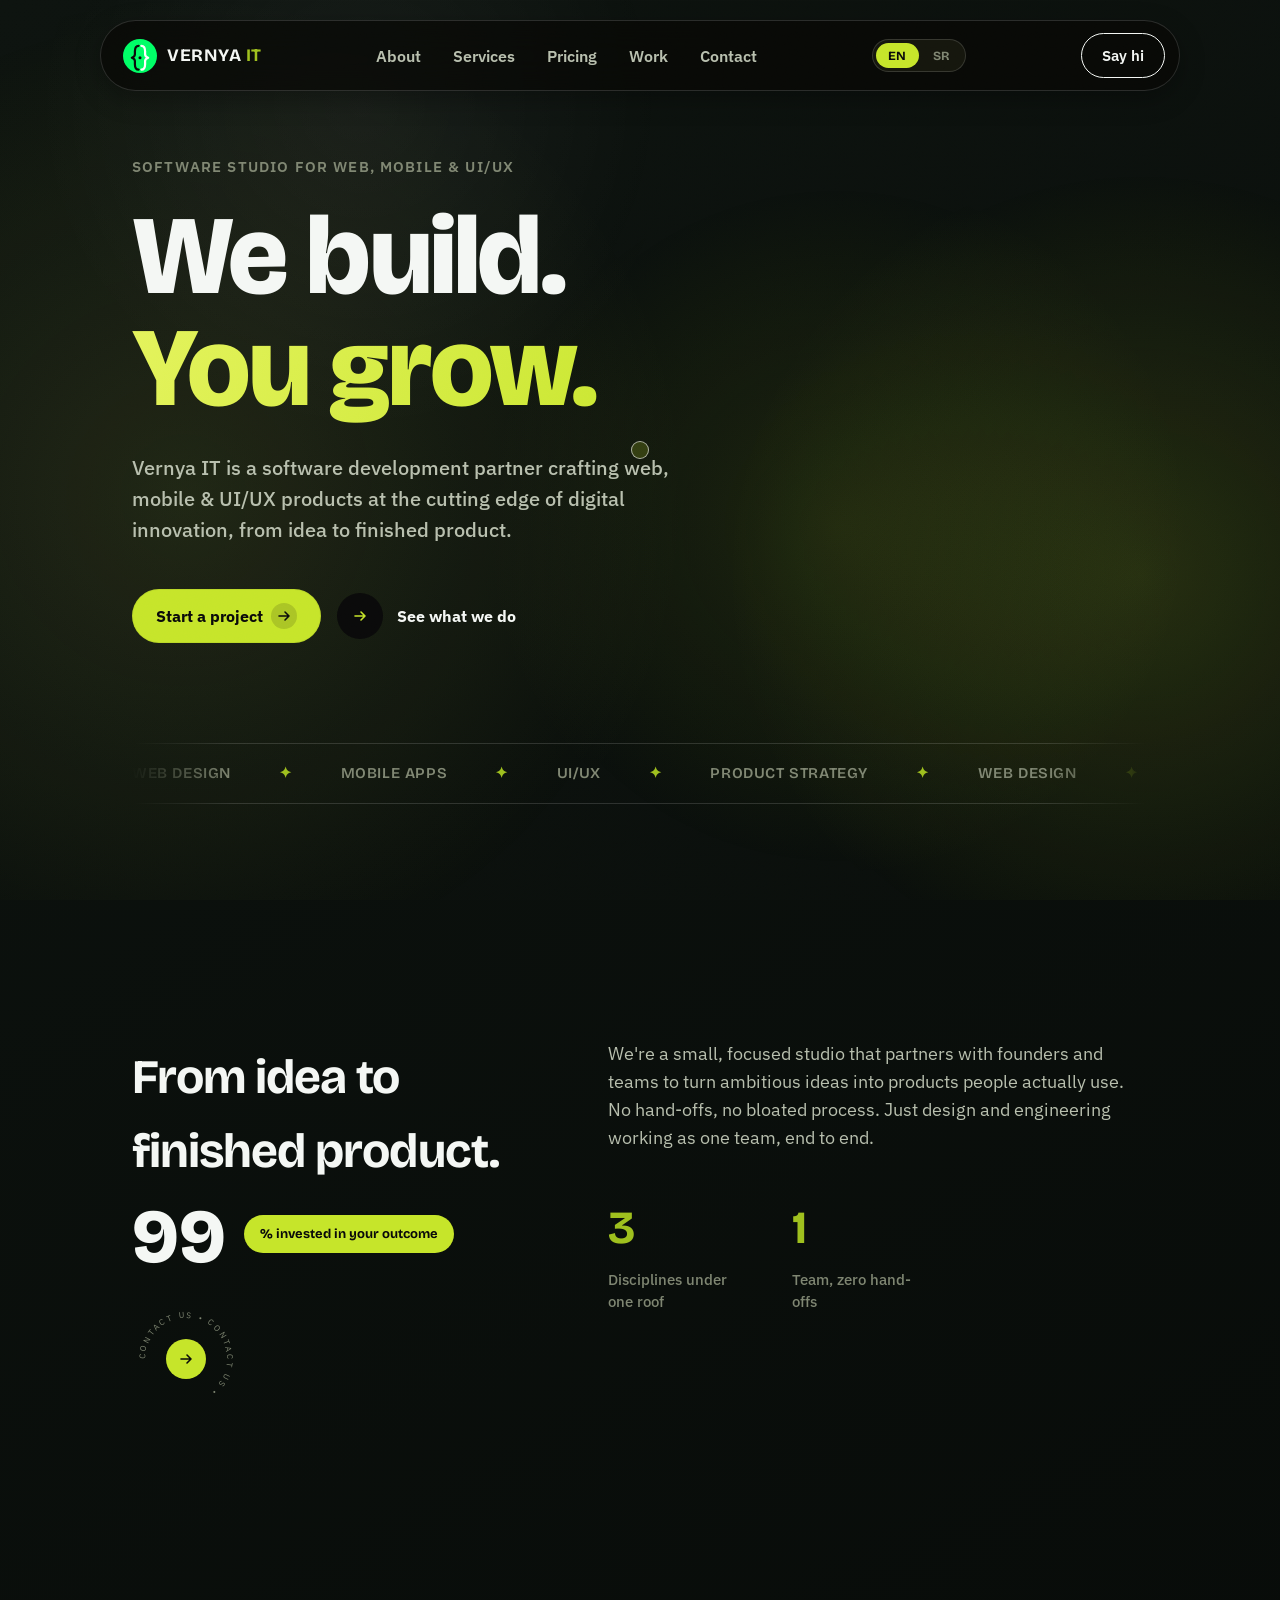
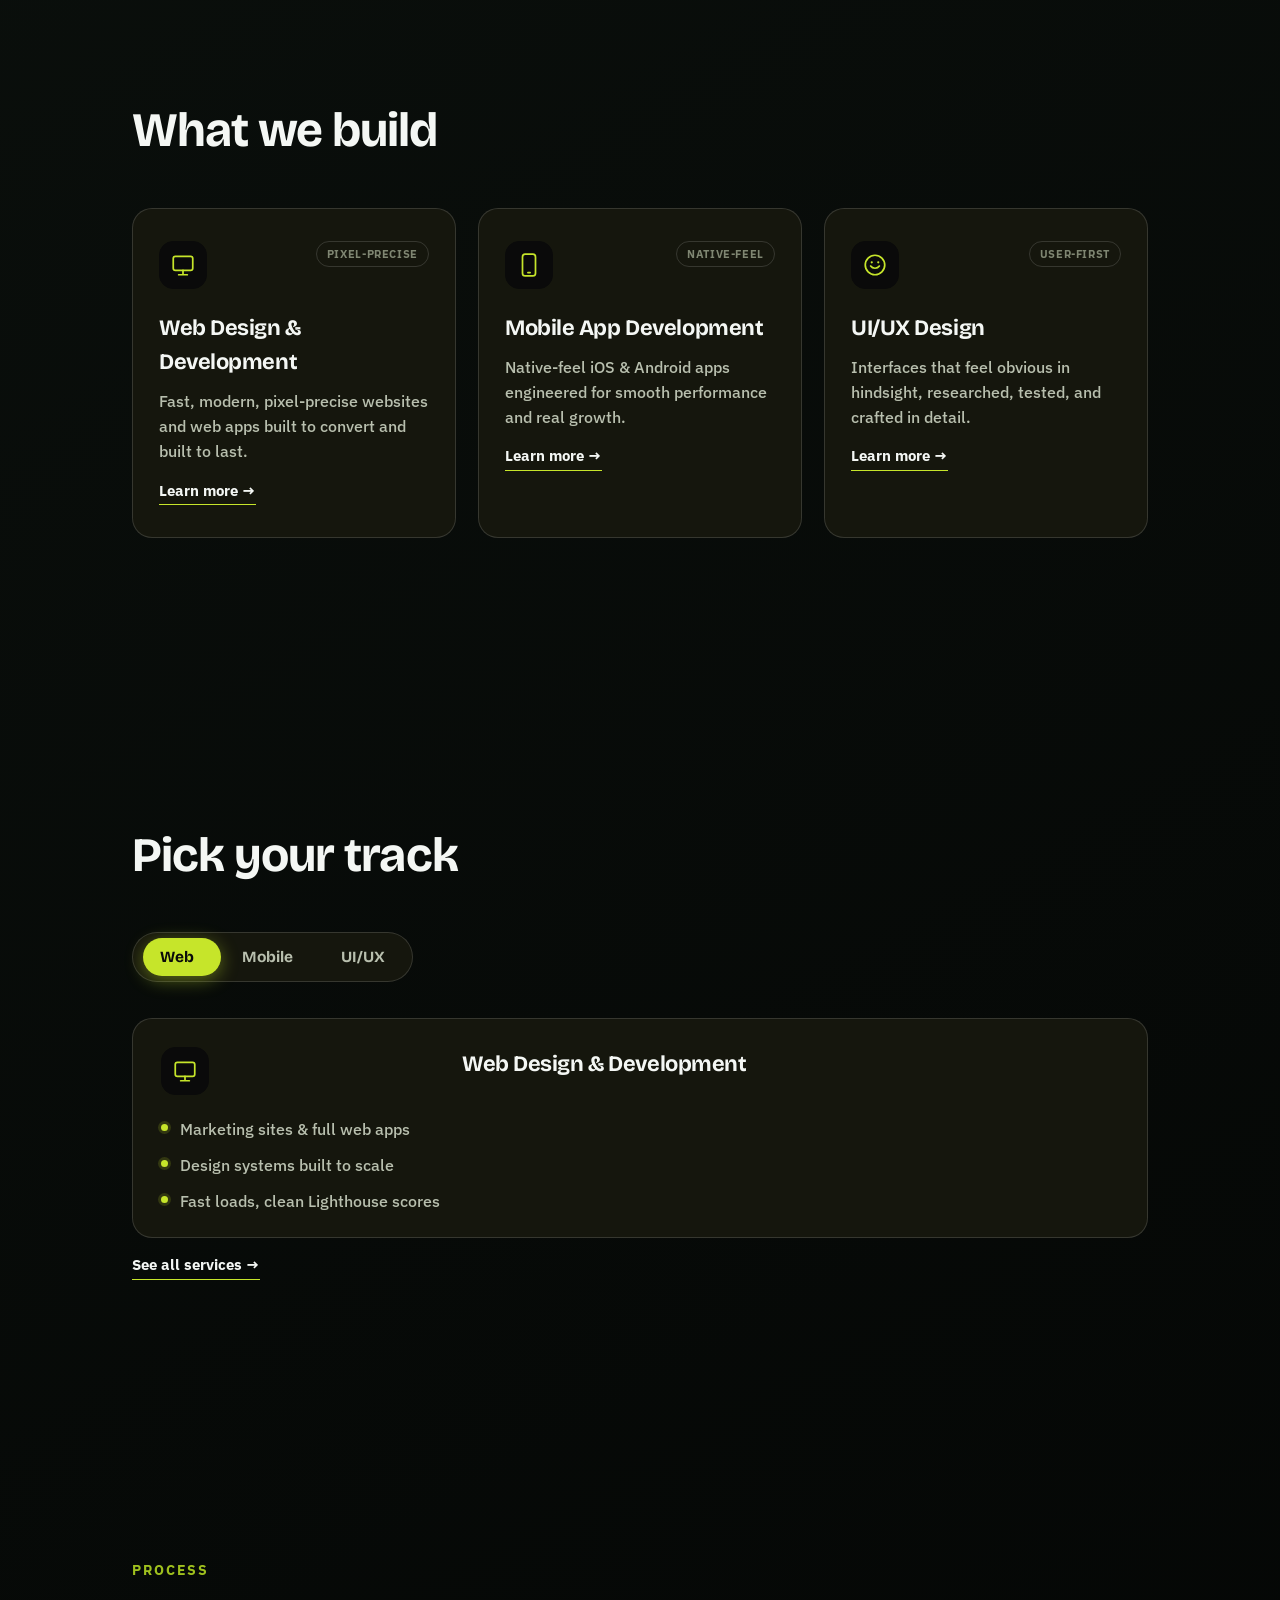
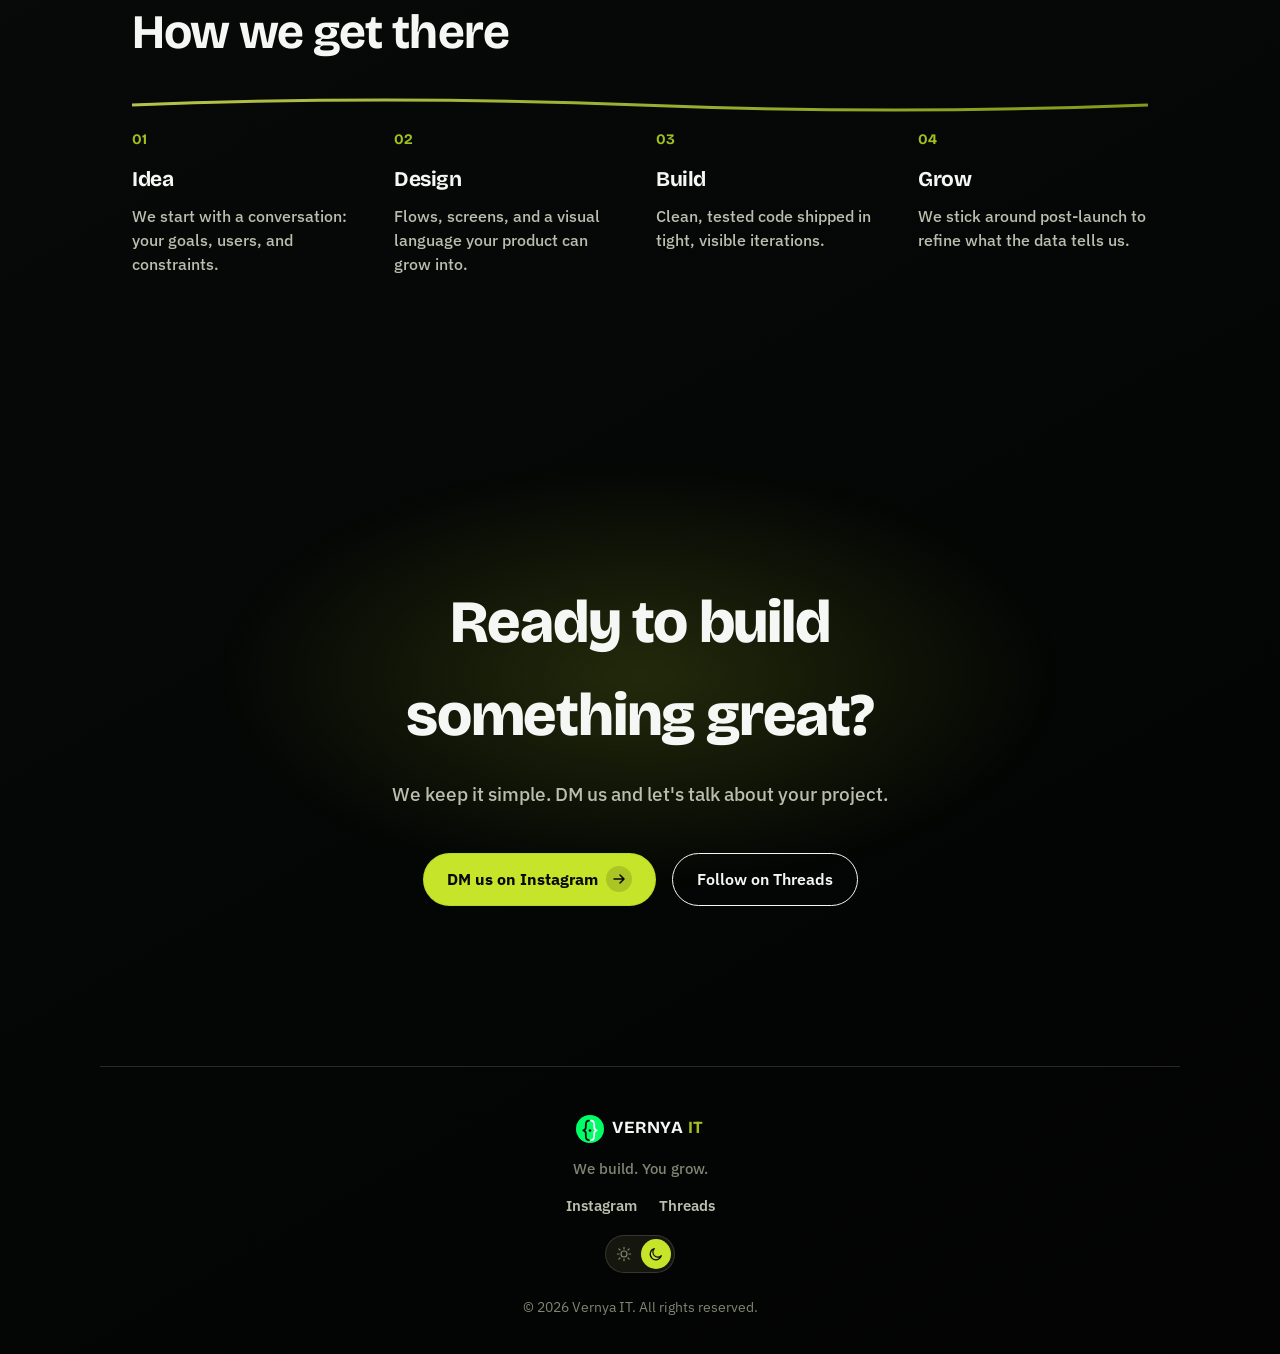
==== commit e5cd800e: "Rebrand to lime/yellow-green accent, add light/dark logo swap, dark aurora background, and content p" ====
--- a/index.html
+++ b/index.html
@@ -3,7 +3,7 @@
 <head>
 <meta charset="UTF-8" />
 <meta name="viewport" content="width=device-width, initial-scale=1.0" />
-<title>Vernya IT — We build. You grow.</title>
+<title>Vernya IT - We build. You grow.</title>
 <meta name="description" content="Vernya IT is a software studio building web, mobile & UI/UX products at the cutting edge of digital innovation. From idea to finished product." />
 <link rel="icon" type="image/svg+xml" href="assets/logo.svg" />
 <link rel="preconnect" href="https://fonts.googleapis.com">
@@ -58,14 +58,14 @@
 <main id="top">
 
   <section class="hero">
-    <p class="eyebrow" data-reveal data-i18n="home.hero.eyebrow">Software studio · web · mobile · UI/UX</p>
+    <p class="eyebrow" data-reveal data-i18n="home.hero.eyebrow">Software studio for web, mobile &amp; UI/UX</p>
     <h1 class="hero-title" data-reveal>
       <span class="line" data-i18n="home.hero.title1">We build.</span>
       <span class="line accent" data-i18n="home.hero.title2">You grow.</span>
     </h1>
     <p class="hero-sub" data-reveal data-i18n="home.hero.sub">
       Vernya IT is a software development partner crafting web, mobile &amp; UI/UX
-      products at the cutting edge of digital innovation — from idea to finished
+      products at the cutting edge of digital innovation, from idea to finished
       product.
     </p>
     <div class="hero-cta" data-reveal>
@@ -73,7 +73,10 @@
         <span data-i18n="btn.startProject">Start a project</span>
         <svg width="16" height="16" viewBox="0 0 16 16" fill="none"><path d="M3 8H13M13 8L9 4M13 8L9 12" stroke="currentColor" stroke-width="1.6" stroke-linecap="round" stroke-linejoin="round"/></svg>
       </a>
-      <a class="btn btn-outline magnetic" href="services.html">
+      <a class="btn-icon-label magnetic" href="services.html">
+        <span class="icon-circle">
+          <svg width="16" height="16" viewBox="0 0 16 16" fill="none"><path d="M3 8H13M13 8L9 4M13 8L9 12" stroke="currentColor" stroke-width="1.6" stroke-linecap="round" stroke-linejoin="round"/></svg>
+        </span>
         <span data-i18n="btn.seeWhatWeDo">See what we do</span>
       </a>
     </div>
@@ -89,14 +92,30 @@
   <section class="about" id="about">
     <div class="about-grid">
       <div data-reveal>
-        <p class="section-kicker" data-i18n="home.about.kicker">About</p>
         <h2 class="section-title" data-i18n="home.about.title">From idea to finished product.</h2>
+        <div class="achievement">
+          <span class="achievement-num" data-counter="100">0</span>
+          <span class="achievement-tag" data-i18n="home.about.stat3">% invested in your outcome</span>
+        </div>
+        <a href="contact.html" class="rotating-badge" aria-label="Contact us">
+          <svg class="rotating-badge-ring" viewBox="0 0 100 100">
+            <defs>
+              <path id="badgeCircle" d="M50,50 m-38,0 a38,38 0 1,1 76,0 a38,38 0 1,1 -76,0"/>
+            </defs>
+            <text font-size="7.6" letter-spacing="2.2" fill="currentColor">
+              <textPath href="#badgeCircle" data-i18n="home.about.badge">CONTACT US • CONTACT US •</textPath>
+            </text>
+          </svg>
+          <span class="rotating-badge-icon">
+            <svg width="16" height="16" viewBox="0 0 16 16" fill="none"><path d="M3 8H13M13 8L9 4M13 8L9 12" stroke="currentColor" stroke-width="1.6" stroke-linecap="round" stroke-linejoin="round"/></svg>
+          </span>
+        </a>
       </div>
       <div class="about-copy" data-reveal>
         <p data-i18n="home.about.copy">
           We're a small, focused studio that partners with founders and teams to
           turn ambitious ideas into products people actually use. No hand-offs,
-          no bloated process — just design and engineering working as one team,
+          no bloated process. Just design and engineering working as one team,
           end to end.
         </p>
         <div class="stat-row">
@@ -108,51 +127,57 @@
             <span class="stat-num" data-counter="1">0</span>
             <span class="stat-label" data-i18n="home.about.stat2">Team, zero hand-offs</span>
           </div>
-          <div class="stat">
-            <span class="stat-num" data-counter="100">0</span>
-            <span class="stat-label" data-i18n="home.about.stat3">% invested in your outcome</span>
-          </div>
         </div>
       </div>
     </div>
   </section>
 
   <section class="services" id="services">
-    <p class="section-kicker" data-reveal data-i18n="home.services.kicker">Services</p>
     <h2 class="section-title" data-reveal data-i18n="home.services.title">What we build</h2>
 
     <div class="card-grid">
       <article class="service-card" data-reveal data-tilt>
         <div class="card-glow"></div>
-        <div class="card-icon">
-          <svg width="26" height="26" viewBox="0 0 24 24" fill="none"><rect x="3" y="4" width="18" height="13" rx="2" stroke="currentColor" stroke-width="1.6"/><path d="M8 21h8M12 17v4" stroke="currentColor" stroke-width="1.6" stroke-linecap="round"/></svg>
+        <div class="service-card-head">
+          <div class="card-icon">
+            <svg width="26" height="26" viewBox="0 0 24 24" fill="none"><rect x="3" y="4" width="18" height="13" rx="2" stroke="currentColor" stroke-width="1.6"/><path d="M8 21h8M12 17v4" stroke="currentColor" stroke-width="1.6" stroke-linecap="round"/></svg>
+          </div>
+          <span class="service-card-tag" data-i18n="home.services.tagWeb">Pixel-precise</span>
         </div>
         <h3 data-i18n="svc.web.title">Web Design &amp; Development</h3>
         <p data-i18n="svc.web.descShort">Fast, modern, pixel-precise websites and web apps built to convert and built to last.</p>
+        <a class="card-link" href="services.html" data-i18n="btn.learnMore">Learn more →</a>
       </article>
 
       <article class="service-card" data-reveal data-tilt>
         <div class="card-glow"></div>
-        <div class="card-icon">
-          <svg width="26" height="26" viewBox="0 0 24 24" fill="none"><rect x="6" y="2" width="12" height="20" rx="2.5" stroke="currentColor" stroke-width="1.6"/><path d="M11 19h2" stroke="currentColor" stroke-width="1.6" stroke-linecap="round"/></svg>
+        <div class="service-card-head">
+          <div class="card-icon">
+            <svg width="26" height="26" viewBox="0 0 24 24" fill="none"><rect x="6" y="2" width="12" height="20" rx="2.5" stroke="currentColor" stroke-width="1.6"/><path d="M11 19h2" stroke="currentColor" stroke-width="1.6" stroke-linecap="round"/></svg>
+          </div>
+          <span class="service-card-tag" data-i18n="home.services.tagMobile">Native-feel</span>
         </div>
         <h3 data-i18n="svc.mobile.title">Mobile App Development</h3>
         <p data-i18n="svc.mobile.descShort">Native-feel iOS &amp; Android apps engineered for smooth performance and real growth.</p>
+        <a class="card-link" href="services.html" data-i18n="btn.learnMore">Learn more →</a>
       </article>
 
       <article class="service-card" data-reveal data-tilt>
         <div class="card-glow"></div>
-        <div class="card-icon">
-          <svg width="26" height="26" viewBox="0 0 24 24" fill="none"><circle cx="12" cy="12" r="9" stroke="currentColor" stroke-width="1.6"/><path d="M8 13c1 1.5 2.5 2 4 2s3-.5 4-2" stroke="currentColor" stroke-width="1.6" stroke-linecap="round"/><path d="M9 9.5h.01M15 9.5h.01" stroke="currentColor" stroke-width="2" stroke-linecap="round"/></svg>
+        <div class="service-card-head">
+          <div class="card-icon">
+            <svg width="26" height="26" viewBox="0 0 24 24" fill="none"><circle cx="12" cy="12" r="9" stroke="currentColor" stroke-width="1.6"/><path d="M8 13c1 1.5 2.5 2 4 2s3-.5 4-2" stroke="currentColor" stroke-width="1.6" stroke-linecap="round"/><path d="M9 9.5h.01M15 9.5h.01" stroke="currentColor" stroke-width="2" stroke-linecap="round"/></svg>
+          </div>
+          <span class="service-card-tag" data-i18n="home.services.tagUiux">User-first</span>
         </div>
         <h3 data-i18n="svc.uiux.title">UI/UX Design</h3>
-        <p data-i18n="svc.uiux.descShort">Interfaces that feel obvious in hindsight — researched, tested, and crafted in detail.</p>
+        <p data-i18n="svc.uiux.descShort">Interfaces that feel obvious in hindsight, researched, tested, and crafted in detail.</p>
+        <a class="card-link" href="services.html" data-i18n="btn.learnMore">Learn more →</a>
       </article>
     </div>
   </section>
 
   <section class="switcher" id="switcher">
-    <p class="section-kicker" data-reveal data-i18n="home.switcher.kicker">See it in motion</p>
     <h2 class="section-title" data-reveal data-i18n="home.switcher.title">Pick your track</h2>
 
     <div class="switcher-shell" data-reveal>
@@ -212,8 +237,8 @@
         <path d="M0 2 Q 25 0, 50 2 T 100 2" fill="none" stroke="url(#lineGrad)" stroke-width="0.6"/>
         <defs>
           <linearGradient id="lineGrad" x1="0" y1="0" x2="1" y2="0">
-            <stop offset="0%" stop-color="#00ff8c"/>
-            <stop offset="100%" stop-color="#00cc52"/>
+            <stop offset="0%" stop-color="#e4f35c"/>
+            <stop offset="100%" stop-color="#9fc01e"/>
           </linearGradient>
         </defs>
       </svg>
@@ -221,7 +246,7 @@
       <div class="timeline-step" data-reveal>
         <span class="step-num">01</span>
         <h3 data-i18n="step1.title">Idea</h3>
-        <p data-i18n="step1.desc">We start with a conversation — your goals, users, and constraints.</p>
+        <p data-i18n="step1.desc">We start with a conversation: your goals, users, and constraints.</p>
       </div>
       <div class="timeline-step" data-reveal>
         <span class="step-num">02</span>
@@ -243,9 +268,8 @@
 
   <section class="cta" id="contact">
     <div class="cta-blob" aria-hidden="true"></div>
-    <p class="section-kicker" data-reveal data-i18n="home.cta.kicker">Contact</p>
     <h2 class="cta-title" data-reveal data-i18n="home.cta.title" data-i18n-html="true">Ready to build<br/>something great?</h2>
-    <p class="cta-sub" data-reveal data-i18n="home.cta.sub">We keep it simple — DM us and let's talk about your project.</p>
+    <p class="cta-sub" data-reveal data-i18n="home.cta.sub">We keep it simple. DM us and let's talk about your project.</p>
     <div class="hero-cta" data-reveal>
       <a class="btn btn-primary magnetic" href="https://www.instagram.com/vernya_it/" target="_blank" rel="noopener">
         <span data-i18n="btn.dmInstagram">DM us on Instagram</span>
--- a/css/style.css
+++ b/css/style.css
@@ -3,17 +3,17 @@
 
 :root {
   --bg: #ffffff;
-  --bg-soft: #f5faf6;
+  --bg-soft: #f8faec;
   --surface: rgba(10,10,10,0.035);
   --border: rgba(10,10,10,0.12);
   --text: #0a0a0a;
   --text-dim: #4d514d;
   --text-faint: #8a8f8a;
   --ink: #0a0a0a;
-  --neon: #00ff66;
-  --neon-deep: #00cc52;
-  --neon-soft: rgba(0,255,102,0.14);
-  --grad: linear-gradient(120deg, #00ff8c, var(--neon) 60%, var(--neon-deep));
+  --neon: #c6e52a;
+  --neon-deep: #9fc01e;
+  --neon-soft: rgba(198,229,42,0.16);
+  --grad: linear-gradient(120deg, #e4f35c, var(--neon) 60%, var(--neon-deep));
   --nav-scrim: rgba(255,255,255,0.78);
   --menu-scrim: rgba(255,255,255,0.98);
   --cursor-ring: rgba(10,10,10,0.55);
@@ -23,14 +23,14 @@
 
 :root[data-theme="dark"] {
   --bg: #0a0a0a;
-  --bg-soft: #12160f;
+  --bg-soft: #15160d;
   --surface: rgba(255,255,255,0.045);
   --border: rgba(255,255,255,0.14);
   --text: #f4f7f4;
-  --text-dim: #b6bfb9;
-  --text-faint: #79837b;
-  --nav-scrim: rgba(6,8,7,0.72);
-  --menu-scrim: rgba(4,6,5,0.97);
+  --text-dim: #b8bfae;
+  --text-faint: #7f8672;
+  --nav-scrim: rgba(7,8,5,0.72);
+  --menu-scrim: rgba(5,6,4,0.97);
   --cursor-ring: rgba(255,255,255,0.6);
 }
 
@@ -109,14 +109,14 @@
   width: 18px; height: 18px;
   border-radius: 50%;
   border: 1.5px solid var(--cursor-ring);
-  background: rgba(0,255,102,0.18);
+  background: rgba(198,229,42,0.18);
   transform: translate(-50%, -50%) scale(1);
   transition: transform .25s var(--ease-out), background .25s var(--ease-out), border-color .25s var(--ease-out);
 }
 .cursor-dot.hover .cursor-ring {
   transform: translate(-50%, -50%) scale(2.444);
-  background: rgba(0,255,102,0.22);
-  border-color: rgba(0,204,82,0.85);
+  background: rgba(198,229,42,0.22);
+  border-color: rgba(159,192,30,0.85);
 }
 
 /* ---------- fluid canvas ---------- */
@@ -178,7 +178,7 @@
   transform: scaleX(0);
   transform-origin: left;
   background: var(--grad);
-  box-shadow: 0 0 12px rgba(0,255,102,0.6);
+  box-shadow: 0 0 12px rgba(198,229,42,0.6);
   transition: transform .08s linear;
 }
 
@@ -200,24 +200,37 @@
 }
 [data-reveal].in-view { opacity: 1; transform: translateY(0); }
 
-/* ---------- nav ---------- */
+/* ---------- nav (floating pill) ---------- */
 .nav {
   position: fixed;
-  top: 0; left: 0; right: 0;
+  top: 20px;
+  left: 50%;
   z-index: 50;
   display: flex;
   align-items: center;
   justify-content: space-between;
   gap: 24px;
-  padding: 20px 32px;
-  transition: background .4s var(--ease-out), border-color .4s var(--ease-out), padding .4s var(--ease-out);
-  border-bottom: 1px solid transparent;
+  width: calc(100% - 48px);
+  max-width: 1080px;
+  padding: 12px 14px 12px 22px;
+  border-radius: 100px;
+  background: var(--nav-scrim);
+  backdrop-filter: blur(16px);
+  border: 1px solid var(--border);
+  box-shadow: 0 8px 26px rgba(10,15,5,0.06);
+  transform: translate(-50%, 0) scale(1);
+  transform-origin: top center;
+  transition: box-shadow .4s var(--ease-out), transform .4s var(--ease-out);
 }
 .nav.scrolled {
-  background: var(--nav-scrim);
-  backdrop-filter: blur(14px);
-  border-color: var(--border);
-  padding: 14px 32px;
+  transform: translate(-50%, -6px) scale(0.97);
+  box-shadow: 0 12px 34px rgba(10,15,5,0.12);
+}
+:root[data-theme="dark"] .nav {
+  box-shadow: 0 8px 26px rgba(0,0,0,0.3);
+}
+:root[data-theme="dark"] .nav.scrolled {
+  box-shadow: 0 12px 34px rgba(0,0,0,0.4);
 }
 
 .brand {
@@ -346,6 +359,43 @@
   transition: transform .25s var(--ease-spring), box-shadow .25s var(--ease-out), background .3s, border-color .3s, color .3s;
 }
 .btn:active { transform: scale(0.97); }
+.btn > svg {
+  flex: none;
+  width: 26px; height: 26px;
+  padding: 5px;
+  border-radius: 50%;
+  background: rgba(10,10,10,0.1);
+  transition: background .25s var(--ease-out);
+}
+.btn-primary > svg { background: rgba(10,10,10,0.14); }
+.btn-primary:hover > svg { background: rgba(198,229,42,0.18); }
+.btn-outline > svg, .btn-ghost > svg { background: var(--surface); }
+.btn-outline:hover > svg, .btn-ghost:hover > svg { background: rgba(198,229,42,0.2); }
+
+/* ---------- icon-label CTA (homepage hero secondary action) ---------- */
+.btn-icon-label {
+  display: inline-flex;
+  align-items: center;
+  gap: 14px;
+  font-weight: 700;
+  font-size: 15.5px;
+  color: var(--text);
+  padding: 4px 4px 4px 0;
+}
+.btn-icon-label .icon-circle {
+  display: flex;
+  align-items: center;
+  justify-content: center;
+  flex: none;
+  width: 46px; height: 46px;
+  border-radius: 50%;
+  background: var(--ink);
+  color: var(--neon);
+  transition: transform .3s var(--ease-spring), background .25s var(--ease-out);
+}
+.btn-icon-label:hover .icon-circle { transform: scale(1.08); background: var(--neon-deep); color: var(--ink); }
+.btn-icon-label:active .icon-circle { transform: scale(0.95); }
+
 .btn-primary {
   background: var(--neon);
   color: var(--ink);
@@ -355,7 +405,7 @@
 .btn-primary:hover {
   background: var(--ink);
   color: var(--neon);
-  box-shadow: 0 8px 30px rgba(0,255,102,0.35);
+  box-shadow: 0 8px 30px rgba(198,229,42,0.35);
 }
 .btn-outline {
   border: 1.5px solid var(--ink);
@@ -450,6 +500,73 @@
   to { transform: translateX(-50%); }
 }
 
+/* ---------- rotating contact badge ---------- */
+.rotating-badge {
+  position: relative;
+  display: inline-flex;
+  align-items: center;
+  justify-content: center;
+  flex: none;
+  width: 108px;
+  height: 108px;
+  color: var(--text-faint);
+}
+.rotating-badge-ring {
+  position: absolute;
+  inset: 0;
+  width: 100%;
+  height: 100%;
+  animation: badgeSpin 11s linear infinite;
+}
+@keyframes badgeSpin {
+  to { transform: rotate(360deg); }
+}
+@media (prefers-reduced-motion: reduce) {
+  .rotating-badge-ring { animation-duration: 40s; }
+}
+.rotating-badge-icon {
+  position: relative;
+  z-index: 1;
+  display: flex;
+  align-items: center;
+  justify-content: center;
+  width: 40px;
+  height: 40px;
+  border-radius: 50%;
+  background: var(--neon);
+  color: var(--ink);
+  transition: transform .3s var(--ease-spring), background .25s var(--ease-out);
+}
+.rotating-badge:hover .rotating-badge-icon { transform: scale(1.1); background: var(--neon-deep); }
+
+/* ---------- achievement callout ---------- */
+.achievement {
+  display: flex;
+  align-items: flex-start;
+  gap: 18px;
+  margin-bottom: 36px;
+}
+.achievement-num {
+  font-family: 'Bricolage Grotesque', sans-serif;
+  font-size: 76px;
+  font-weight: 800;
+  line-height: 0.85;
+  color: var(--text);
+}
+.achievement-tag {
+  display: inline-flex;
+  align-items: center;
+  gap: 8px;
+  margin-top: 10px;
+  padding: 9px 16px;
+  border-radius: 100px;
+  background: var(--neon);
+  color: var(--ink);
+  font-family: 'Bricolage Grotesque', sans-serif;
+  font-size: 13px;
+  font-weight: 700;
+}
+
 /* ---------- about ---------- */
 .about-grid {
   display: grid;
@@ -517,14 +634,14 @@
   width: 8px; height: 8px;
   border-radius: 50%;
   background: var(--neon);
-  box-shadow: 0 0 0 0 rgba(0,255,102,0.5);
+  box-shadow: 0 0 0 0 rgba(198,229,42,0.5);
   animation: pulseDot 1.8s ease-out infinite;
   flex: none;
 }
 @keyframes pulseDot {
-  0% { box-shadow: 0 0 0 0 rgba(0,255,102,0.5); }
-  70% { box-shadow: 0 0 0 8px rgba(0,255,102,0); }
-  100% { box-shadow: 0 0 0 0 rgba(0,255,102,0); }
+  0% { box-shadow: 0 0 0 0 rgba(198,229,42,0.5); }
+  70% { box-shadow: 0 0 0 8px rgba(198,229,42,0); }
+  100% { box-shadow: 0 0 0 0 rgba(198,229,42,0); }
 }
 .work-card { padding-bottom: 26px; }
 .work-thumb {
@@ -540,7 +657,7 @@
   content: "";
   position: absolute;
   inset: 0;
-  background: linear-gradient(100deg, transparent 30%, rgba(0,255,102,0.25) 50%, transparent 70%);
+  background: linear-gradient(100deg, transparent 30%, rgba(198,229,42,0.25) 50%, transparent 70%);
   background-size: 200% 100%;
   animation: shimmer 2.2s ease-in-out infinite;
 }
@@ -566,7 +683,7 @@
   position: absolute;
   top: -60%; left: -20%;
   width: 220px; height: 220px;
-  background: radial-gradient(circle, rgba(0,255,102,0.4), transparent 70%);
+  background: radial-gradient(circle, rgba(198,229,42,0.4), transparent 70%);
   opacity: 0;
   transition: opacity .5s;
   pointer-events: none;
@@ -581,6 +698,24 @@
   color: var(--neon);
   margin-bottom: 22px;
 }
+.service-card-head {
+  display: flex;
+  align-items: flex-start;
+  justify-content: space-between;
+  gap: 12px;
+}
+.service-card-tag {
+  display: inline-block;
+  font-size: 10.5px;
+  font-weight: 700;
+  text-transform: uppercase;
+  letter-spacing: 0.06em;
+  color: var(--text-faint);
+  border: 1px solid var(--border);
+  border-radius: 100px;
+  padding: 4px 10px;
+  white-space: nowrap;
+}
 .service-card h3 { font-size: 22px; margin-bottom: 10px; }
 .service-card p { color: var(--text-dim); font-size: 16px; font-weight: 500; }
 .card-link {
@@ -632,7 +767,7 @@
   width: 60px;
   border-radius: 100px;
   background: var(--neon);
-  box-shadow: 0 4px 18px rgba(0,255,102,0.4);
+  box-shadow: 0 4px 18px rgba(198,229,42,0.4);
   will-change: transform, width;
 }
 .switcher-panels { position: relative; margin-top: 36px; min-height: 220px; }
@@ -698,7 +833,7 @@
   position: absolute;
   inset: 0;
   z-index: -1;
-  background: radial-gradient(600px 300px at 50% 40%, rgba(0,255,102,0.16), transparent 70%);
+  background: radial-gradient(600px 300px at 50% 40%, rgba(198,229,42,0.16), transparent 70%);
   filter: blur(10px);
 }
 .cta-title {
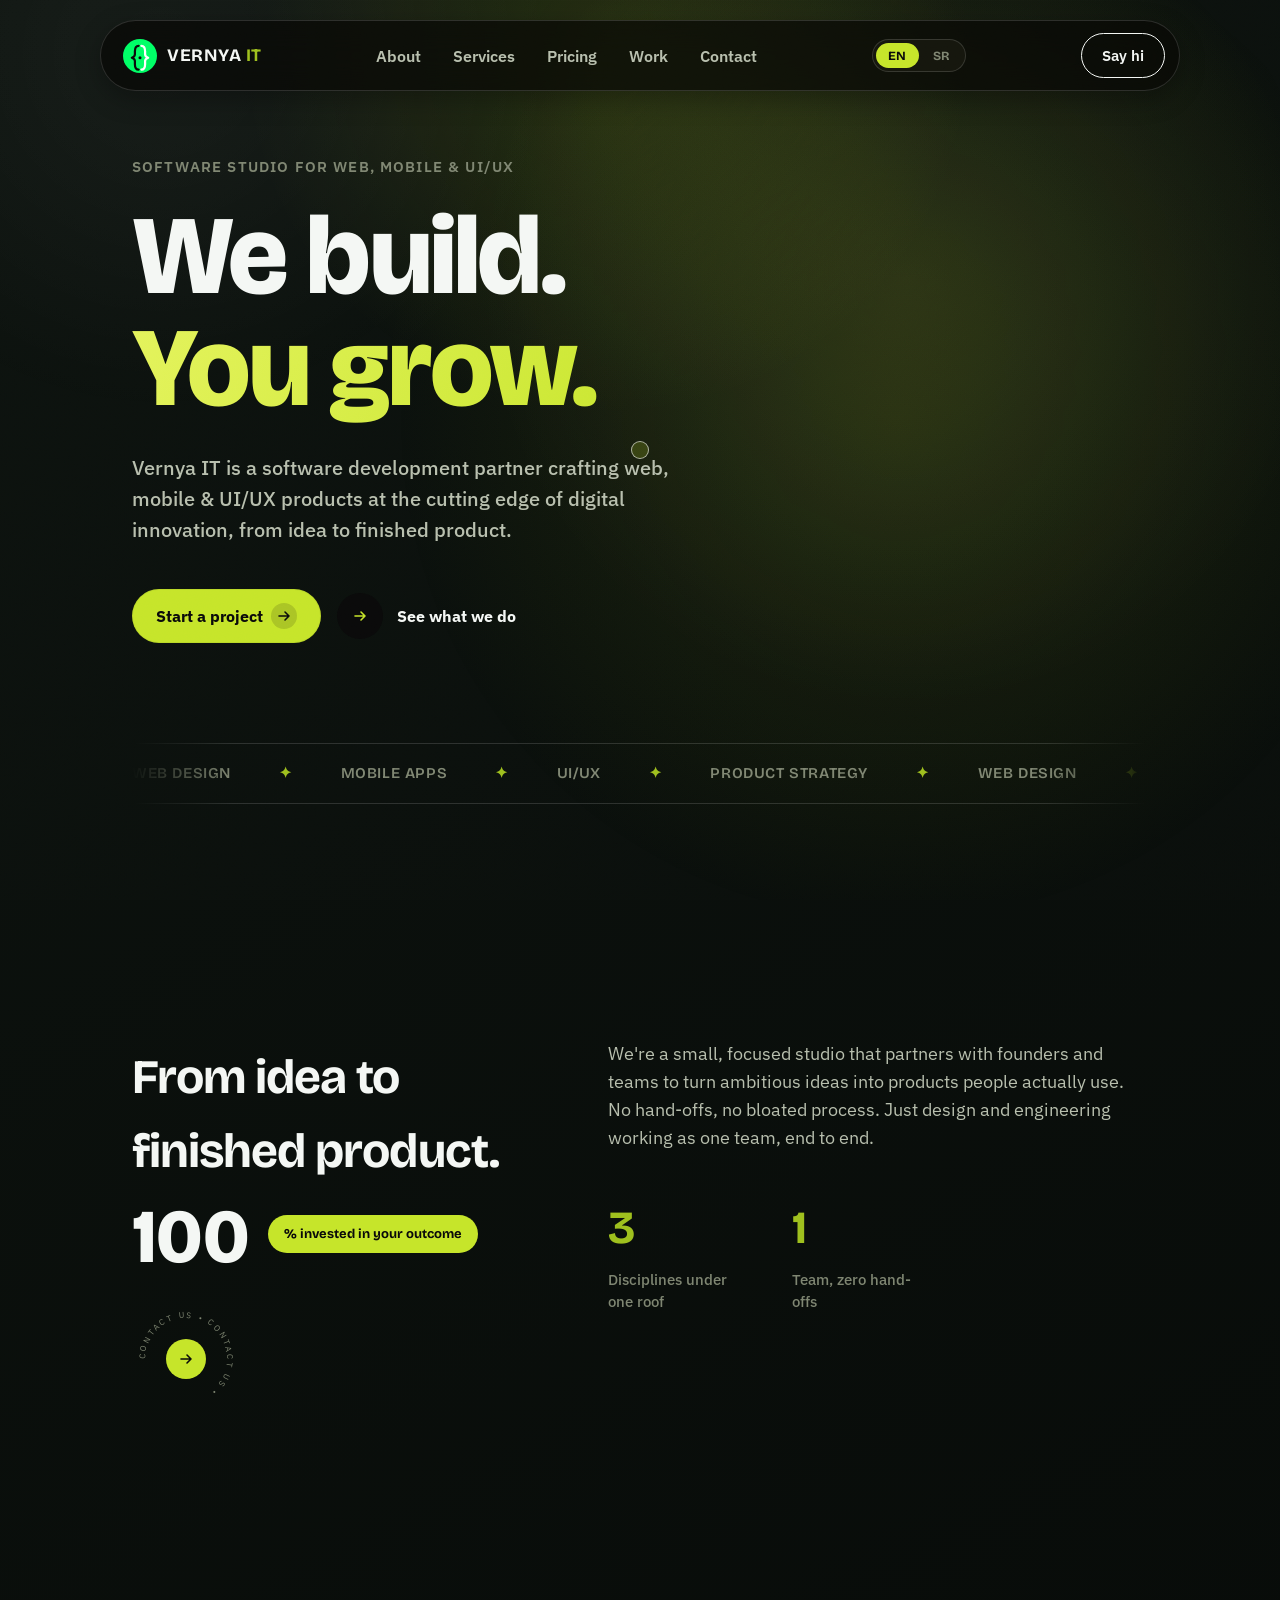
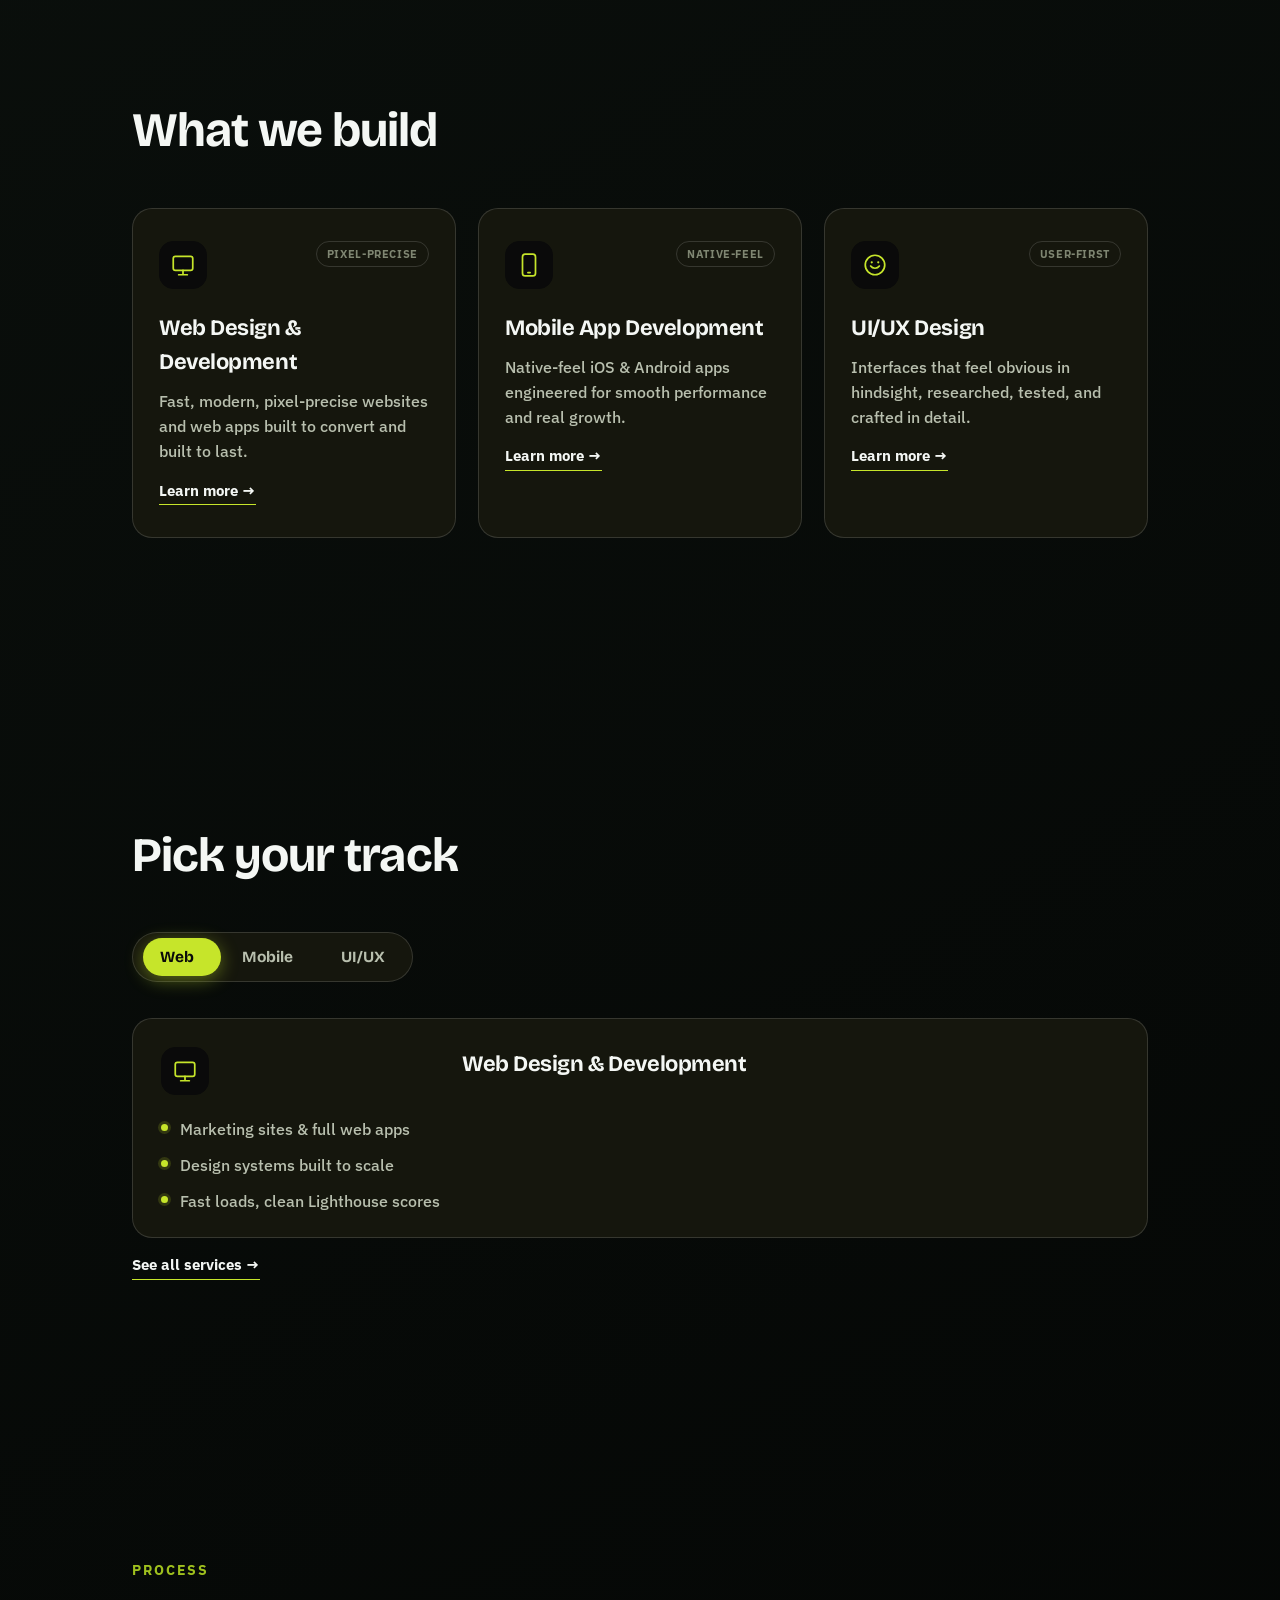
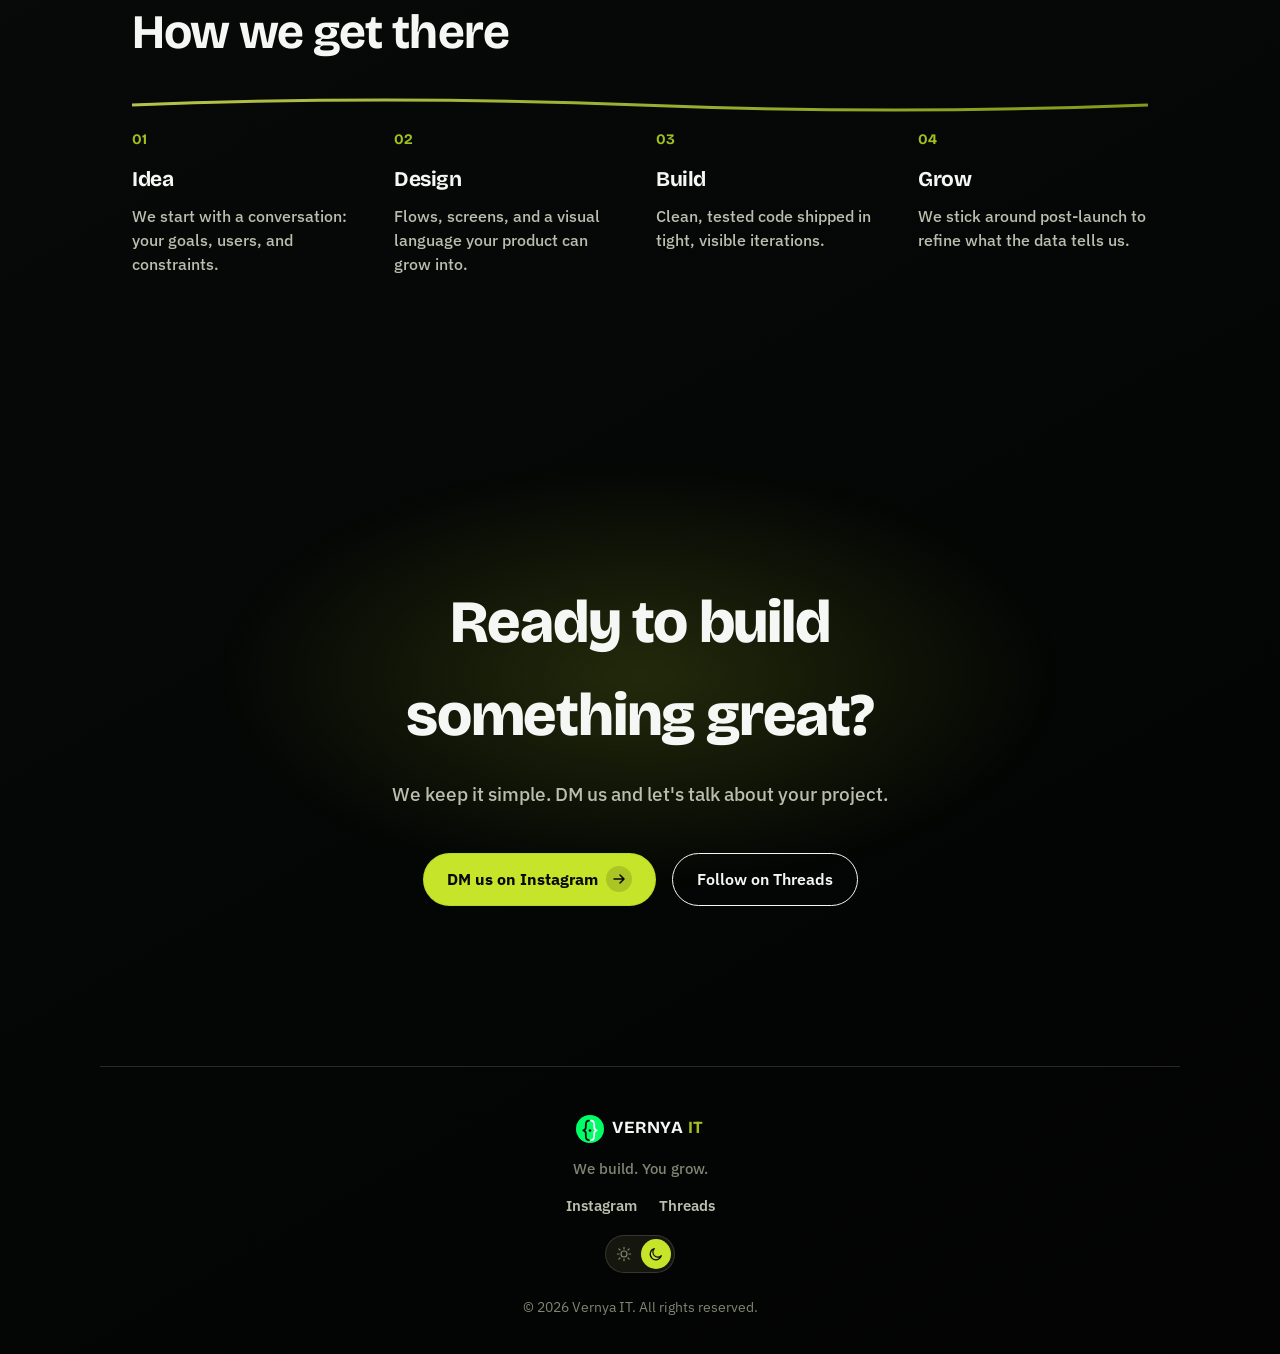
==== commit 58197e46: "Cache-bust favicon href to force browsers to pick up the new logo Browsers cache favicons independen" ====
--- a/index.html
+++ b/index.html
@@ -5,7 +5,7 @@
 <meta name="viewport" content="width=device-width, initial-scale=1.0" />
 <title>Vernya IT - We build. You grow.</title>
 <meta name="description" content="Vernya IT is a software studio building web, mobile & UI/UX products at the cutting edge of digital innovation. From idea to finished product." />
-<link rel="icon" type="image/svg+xml" href="assets/logo.svg" />
+<link rel="icon" type="image/svg+xml" href="assets/logo.svg?v=2" />
 <link rel="preconnect" href="https://fonts.googleapis.com">
 <link rel="preconnect" href="https://fonts.gstatic.com" crossorigin>
 <link href="https://fonts.googleapis.com/css2?family=Bricolage+Grotesque:wght@400;500;600;700;800&family=IBM+Plex+Sans:wght@400;500;600&display=swap" rel="stylesheet">
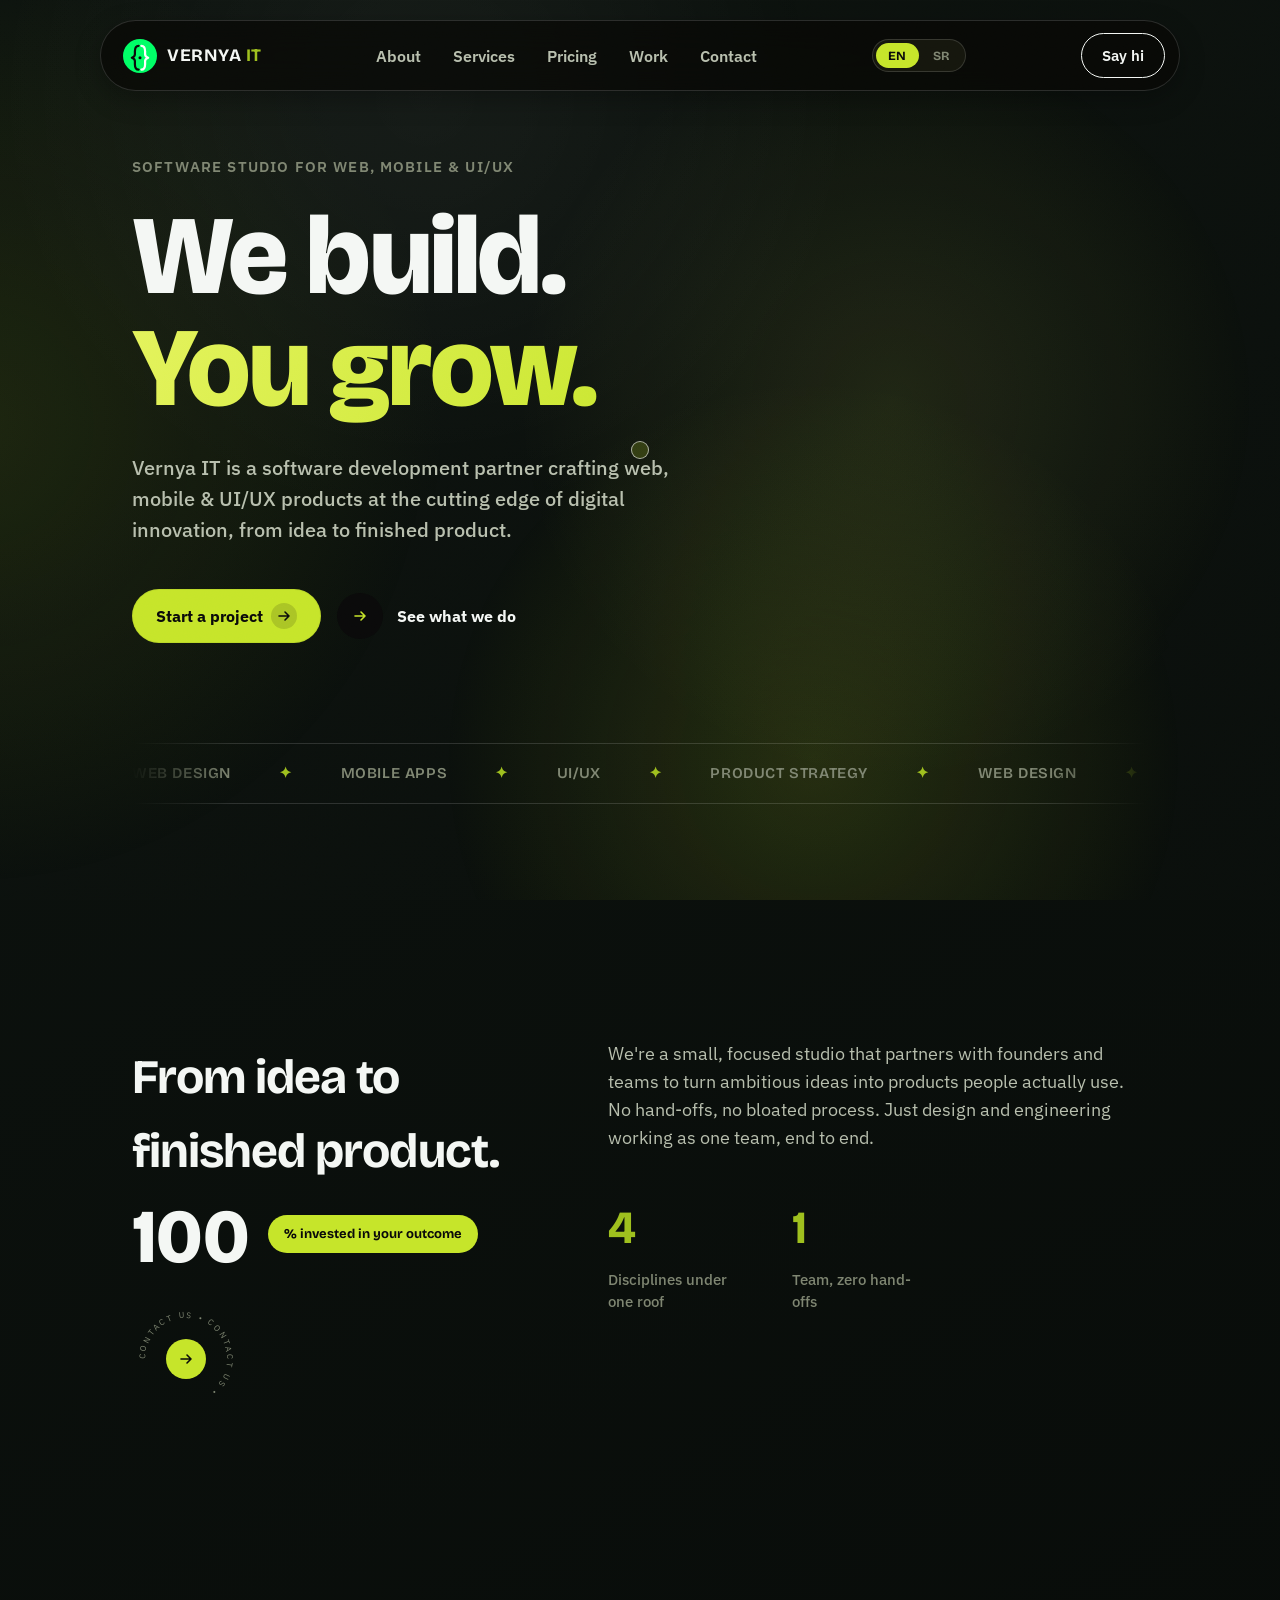
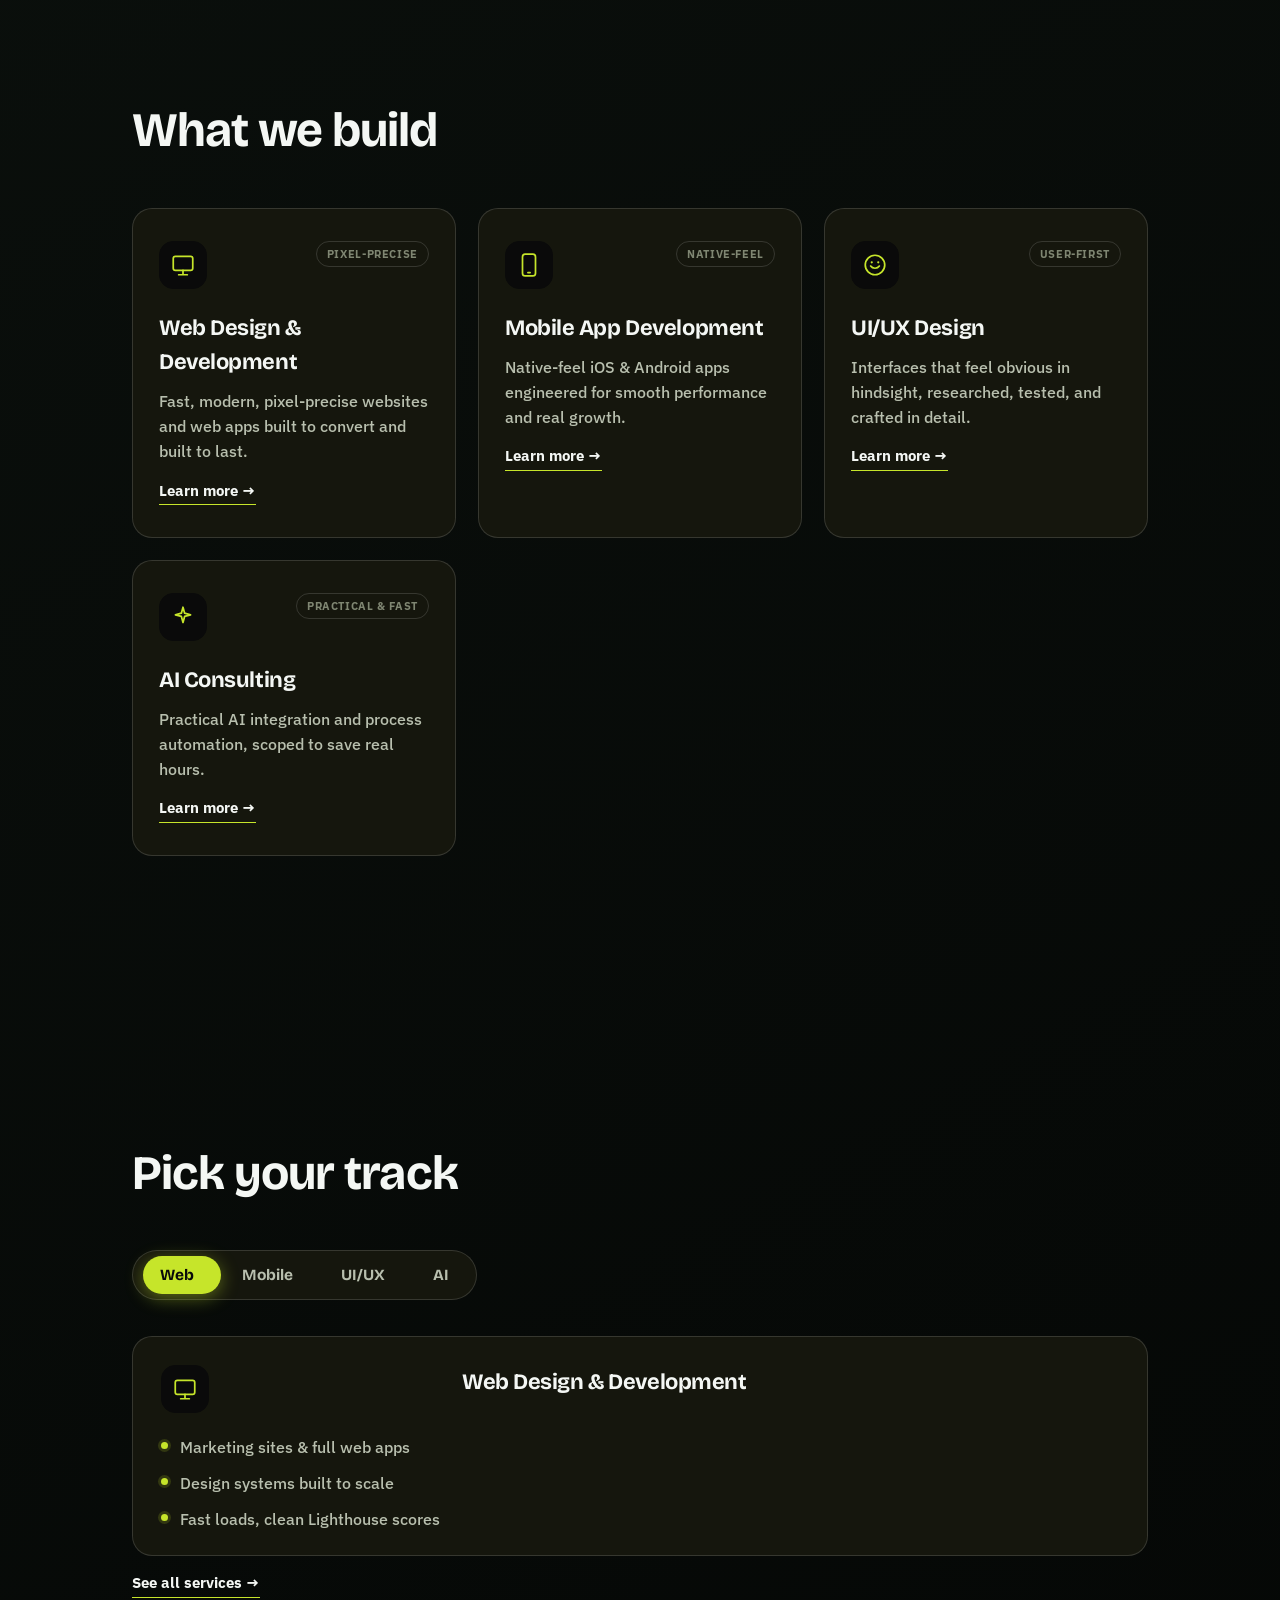
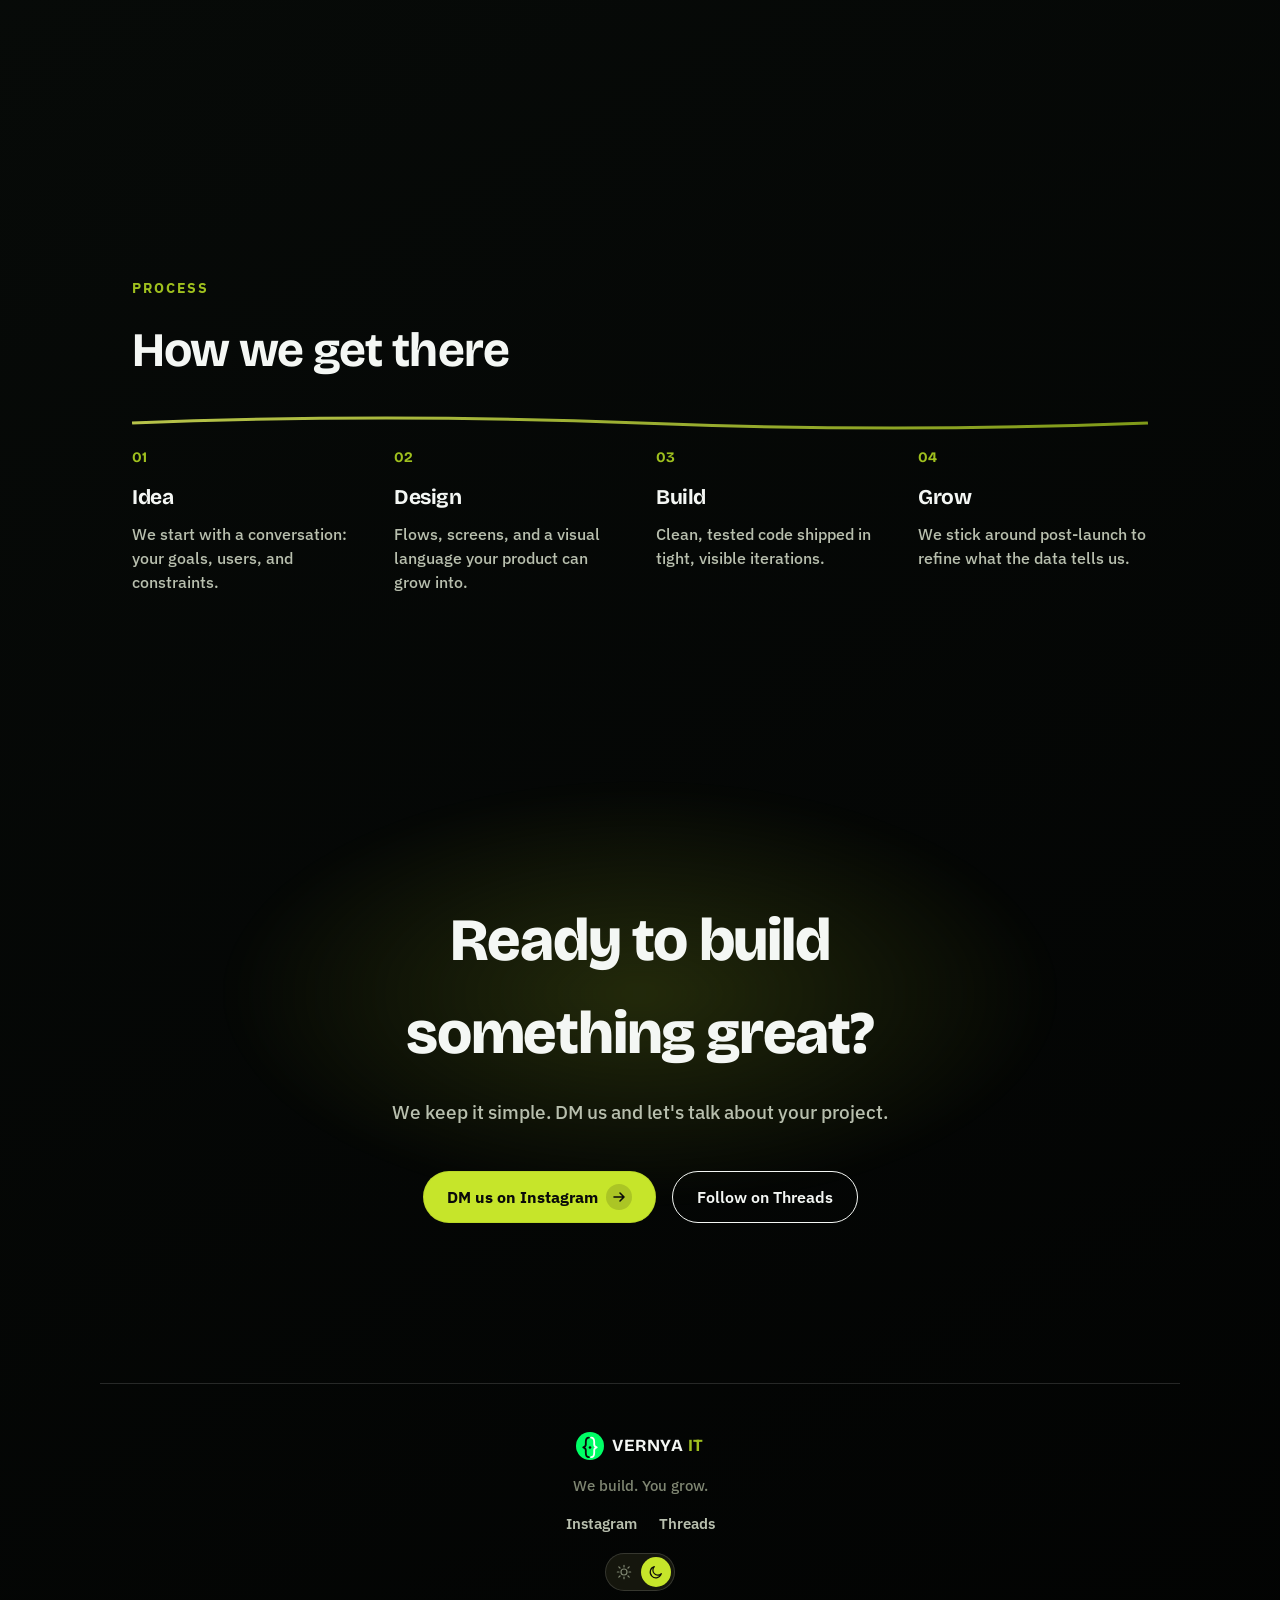
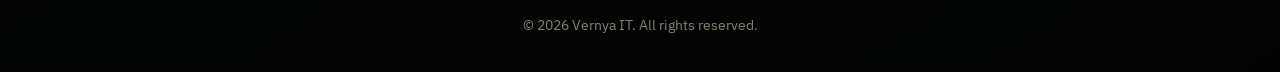
==== commit 00db9866: "Add AI Consulting as a fourth service across the site - New homepage service card, switcher tab/pane" ====
--- a/index.html
+++ b/index.html
@@ -120,7 +120,7 @@
         </p>
         <div class="stat-row">
           <div class="stat">
-            <span class="stat-num" data-counter="3">0</span>
+            <span class="stat-num" data-counter="4">0</span>
             <span class="stat-label" data-i18n="home.about.stat1">Disciplines under one roof</span>
           </div>
           <div class="stat">
@@ -172,6 +172,19 @@
         </div>
         <h3 data-i18n="svc.uiux.title">UI/UX Design</h3>
         <p data-i18n="svc.uiux.descShort">Interfaces that feel obvious in hindsight, researched, tested, and crafted in detail.</p>
+        <a class="card-link" href="services.html" data-i18n="btn.learnMore">Learn more →</a>
+      </article>
+
+      <article class="service-card" data-reveal data-tilt>
+        <div class="card-glow"></div>
+        <div class="service-card-head">
+          <div class="card-icon">
+            <svg width="26" height="26" viewBox="0 0 24 24" fill="none"><path d="M12 3l1.5 5.5L19 10l-5.5 1.5L12 17l-1.5-5.5L5 10l5.5-1.5L12 3Z" stroke="currentColor" stroke-width="1.6" stroke-linejoin="round"/></svg>
+          </div>
+          <span class="service-card-tag" data-i18n="home.services.tagAi">Practical &amp; fast</span>
+        </div>
+        <h3 data-i18n="svc.ai.title">AI Consulting</h3>
+        <p data-i18n="svc.ai.descShort">Practical AI integration and process automation, scoped to save real hours.</p>
         <a class="card-link" href="services.html" data-i18n="btn.learnMore">Learn more →</a>
       </article>
     </div>
@@ -185,6 +198,7 @@
         <button class="switcher-tab is-active" data-tab="web" role="tab" aria-selected="true" data-i18n="tab.web">Web</button>
         <button class="switcher-tab" data-tab="mobile" role="tab" aria-selected="false" data-i18n="tab.mobile">Mobile</button>
         <button class="switcher-tab" data-tab="uiux" role="tab" aria-selected="false" data-i18n="tab.uiux">UI/UX</button>
+        <button class="switcher-tab" data-tab="ai" role="tab" aria-selected="false" data-i18n="tab.ai">AI</button>
         <span class="switcher-indicator" aria-hidden="true"></span>
       </div>
 
@@ -220,6 +234,17 @@
             <li data-i18n="switcher.uiux.f1">Research &amp; flow-mapping first</li>
             <li data-i18n="switcher.uiux.f2">Wireframes through hi-fi screens</li>
             <li data-i18n="switcher.uiux.f3">Accessibility from the first draft</li>
+          </ul>
+        </div>
+        <div class="switcher-panel" data-panel="ai">
+          <div class="card-icon">
+            <svg width="26" height="26" viewBox="0 0 24 24" fill="none"><path d="M12 3l1.5 5.5L19 10l-5.5 1.5L12 17l-1.5-5.5L5 10l5.5-1.5L12 3Z" stroke="currentColor" stroke-width="1.6" stroke-linejoin="round"/></svg>
+          </div>
+          <h3 data-i18n="svc.ai.title">AI Consulting</h3>
+          <ul class="feature-list">
+            <li data-i18n="switcher.ai.f1">Workflow &amp; process automation audits</li>
+            <li data-i18n="switcher.ai.f2">AI features scoped, built &amp; integrated</li>
+            <li data-i18n="switcher.ai.f3">Clear ROI before you commit budget</li>
           </ul>
         </div>
       </div>
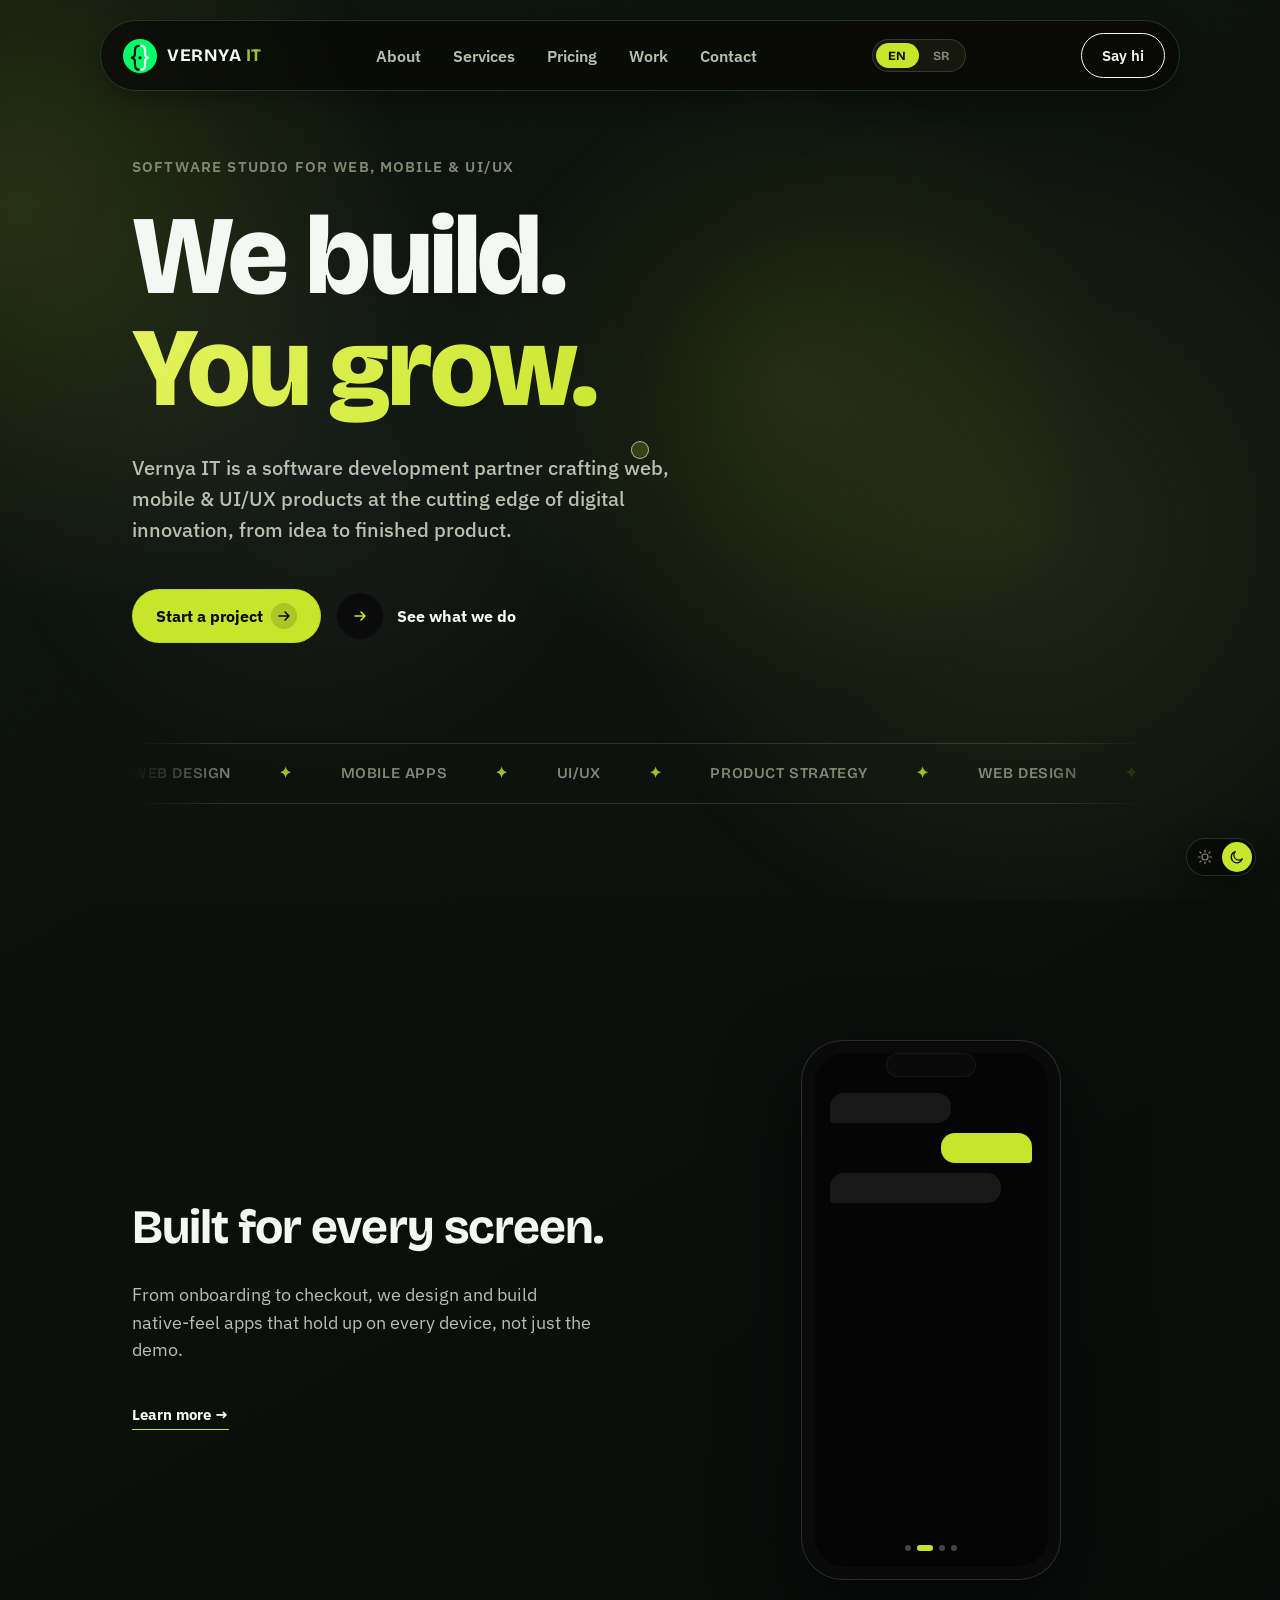
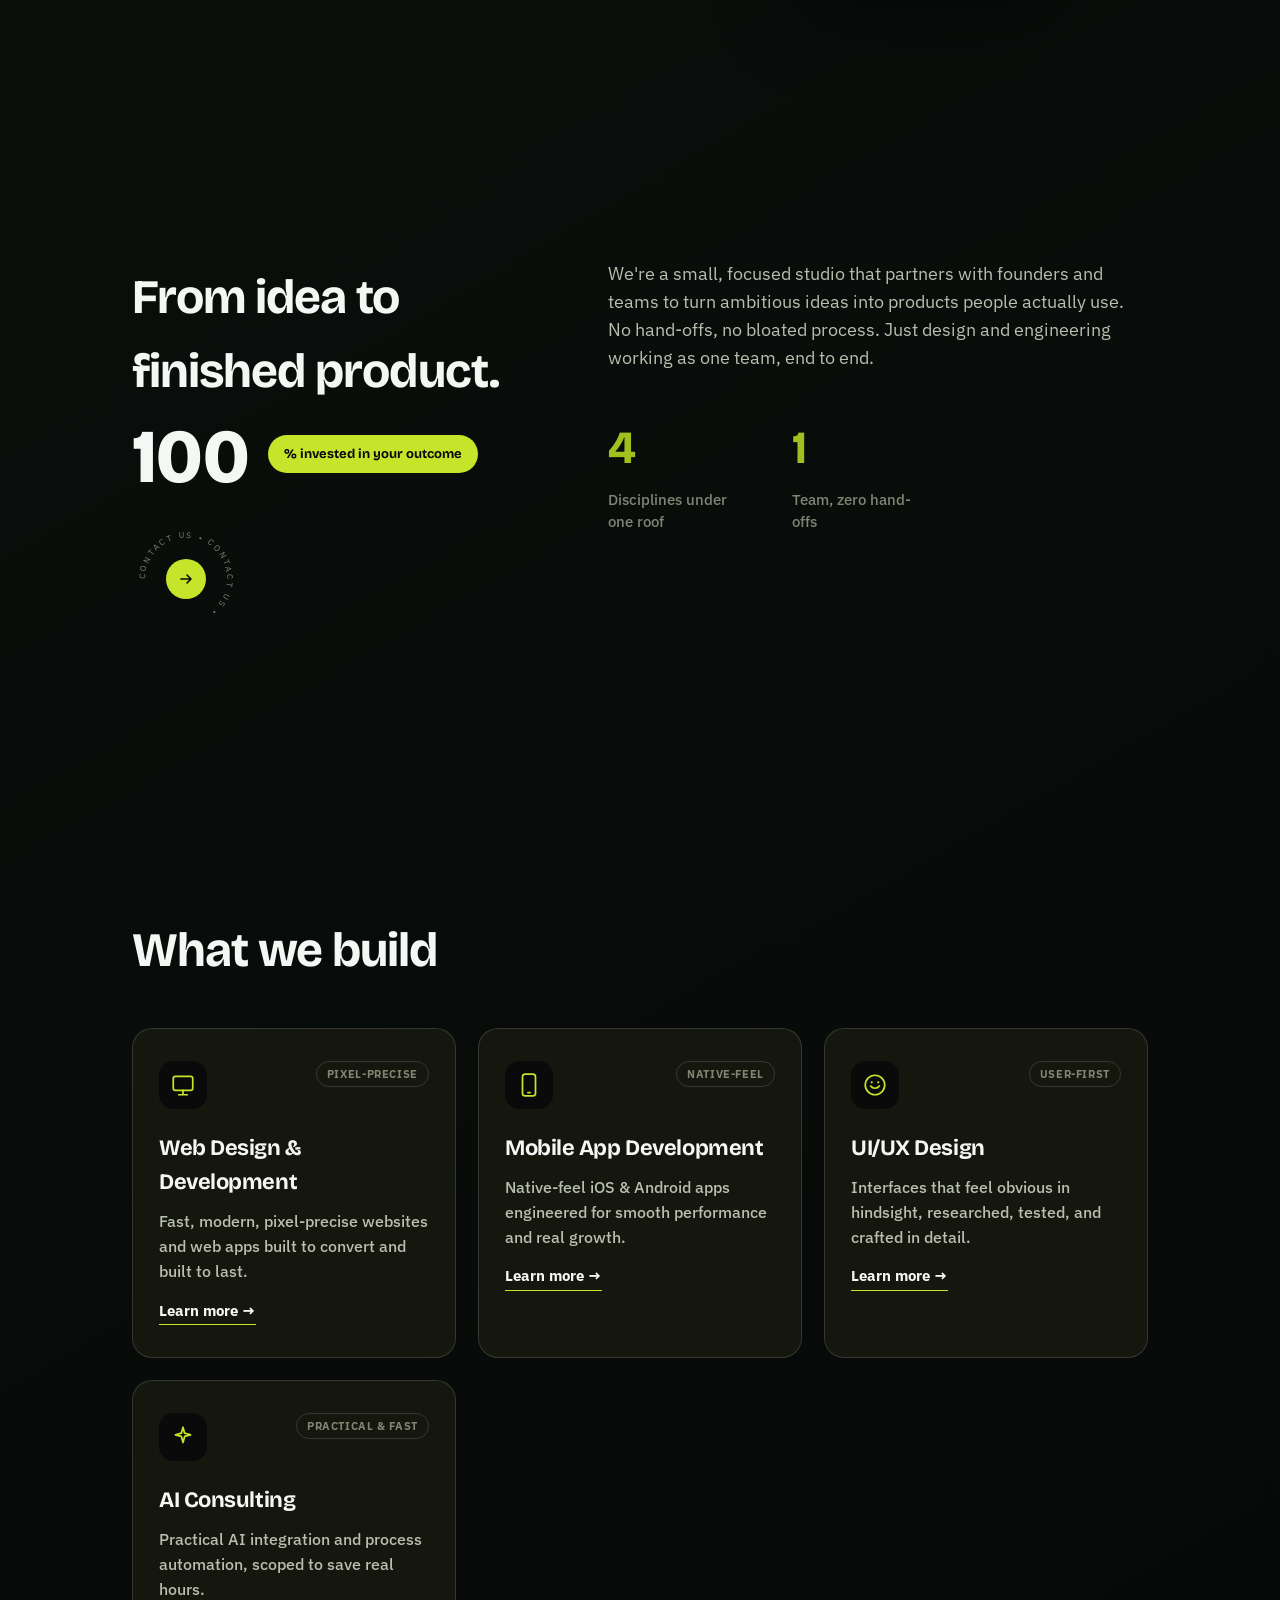
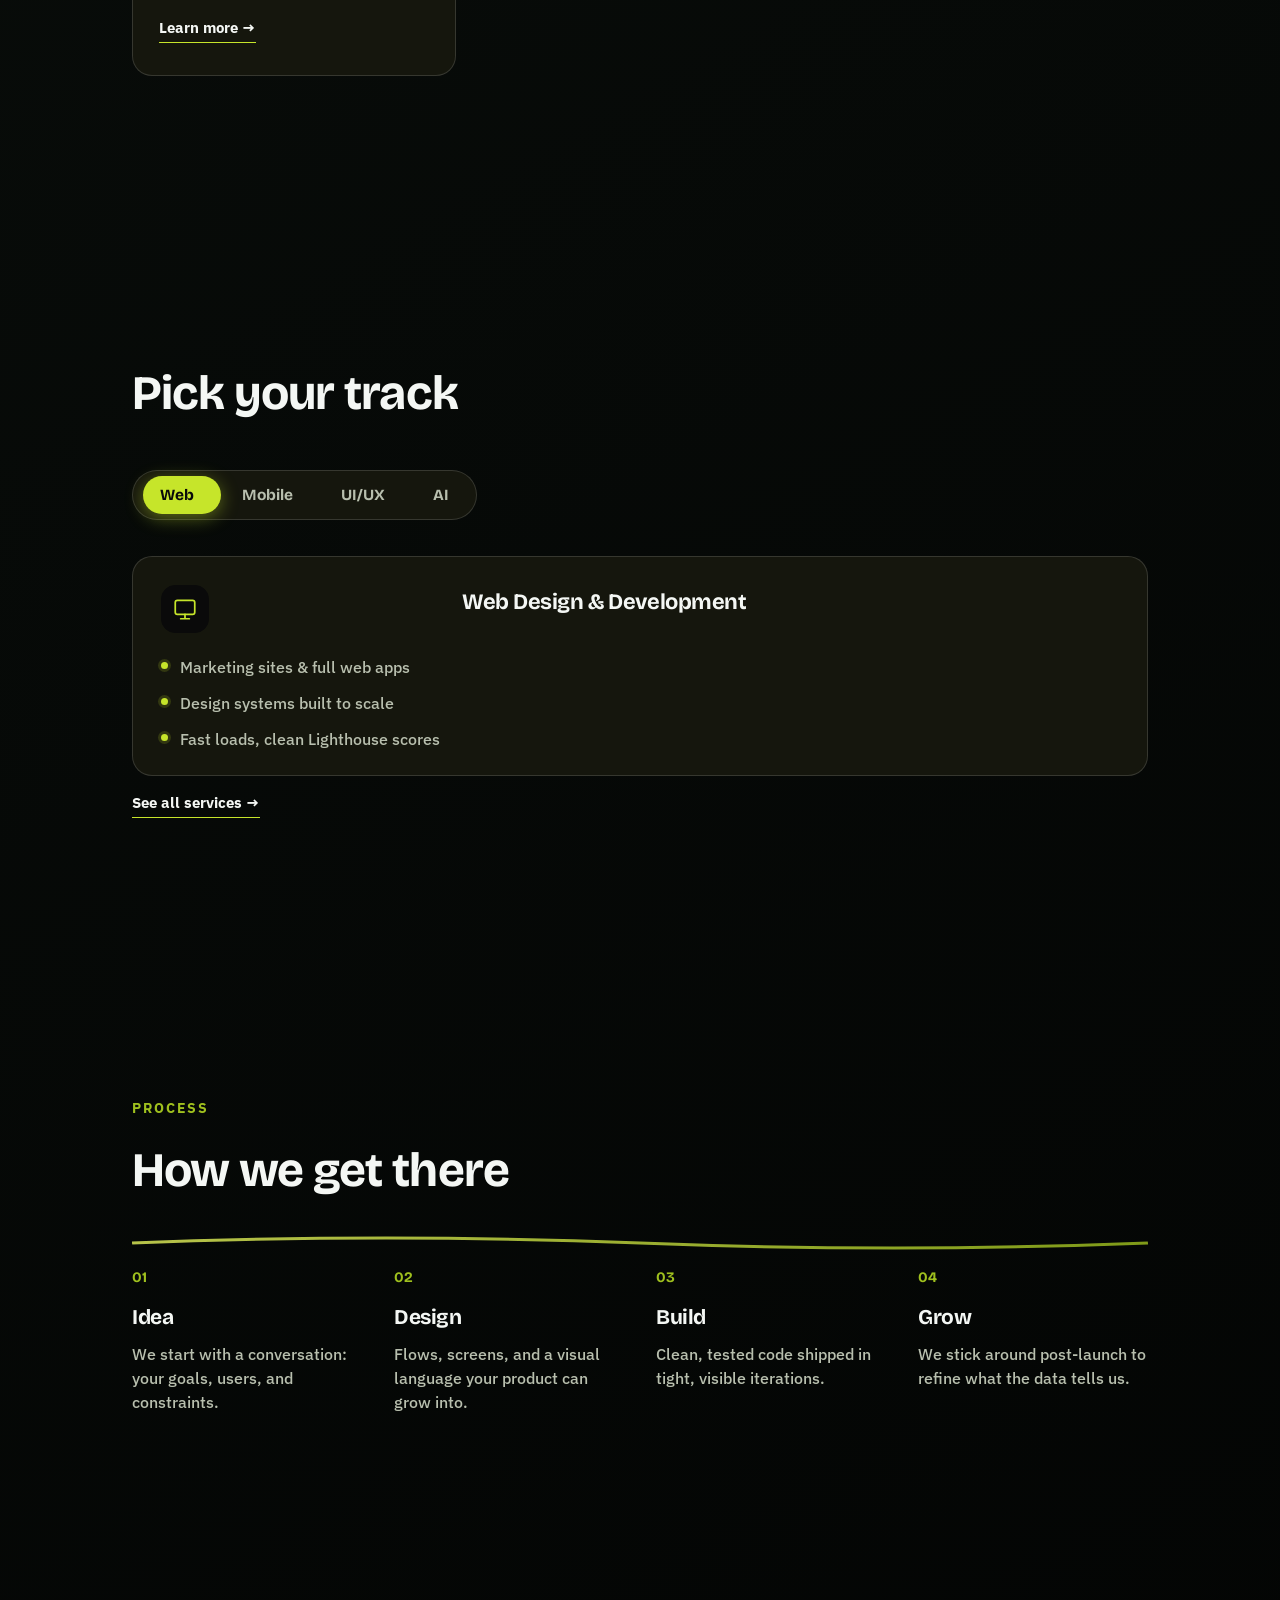
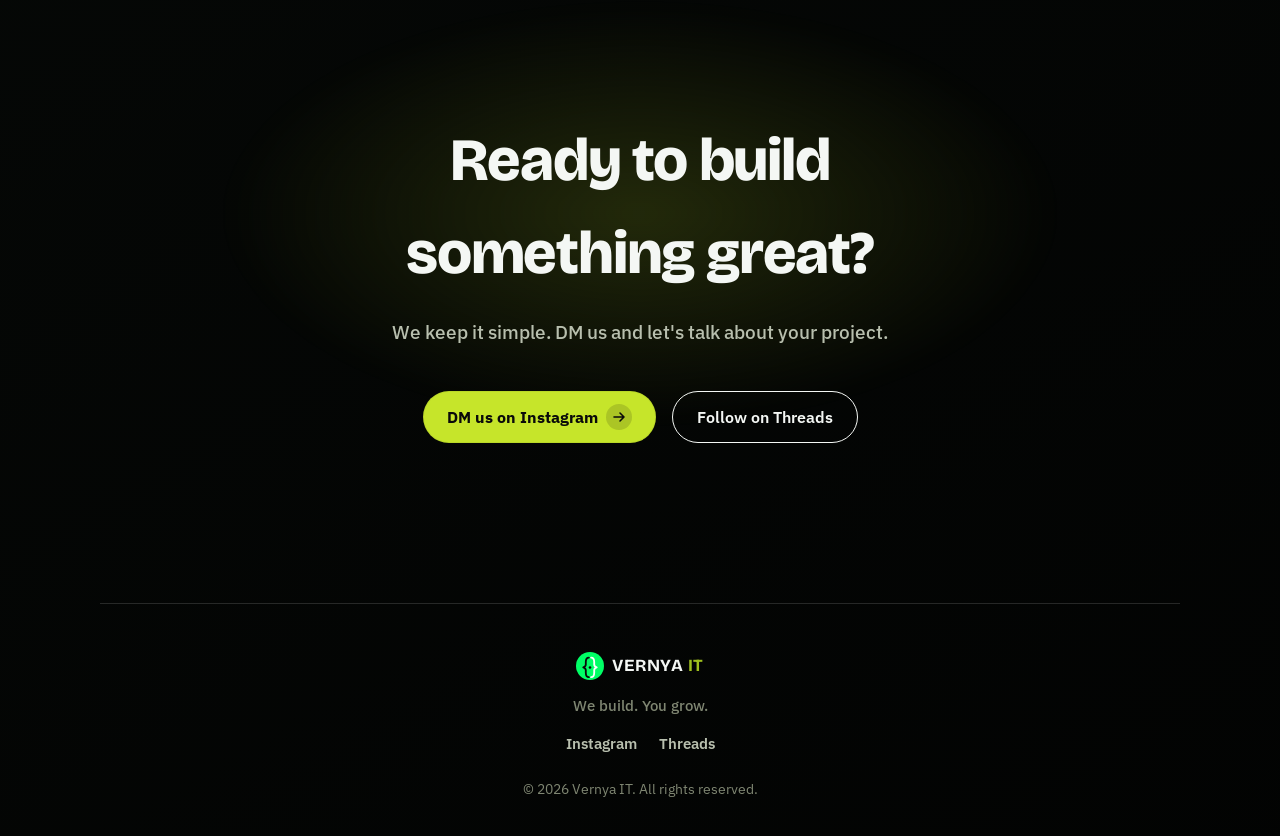
==== commit a3c9fe29: "Add a phone mockup carousel to the homepage New section between the hero and About showing an auto-r" ====
--- a/index.html
+++ b/index.html
@@ -89,6 +89,52 @@
     </div>
   </section>
 
+  <section class="phone-showcase">
+    <div class="phone-showcase-grid">
+      <div class="phone-showcase-copy" data-reveal>
+        <h2 class="section-title" data-i18n="home.phone.title">Built for every screen.</h2>
+        <p data-i18n="home.phone.sub">From onboarding to checkout, we design and build native-feel apps that hold up on every device, not just the demo.</p>
+        <a class="card-link" href="services.html" data-i18n="btn.learnMore">Learn more →</a>
+      </div>
+      <div class="phone-mockup-wrap" data-reveal>
+        <div class="phone-mockup">
+          <span class="phone-notch" aria-hidden="true"></span>
+          <div class="phone-screen">
+            <div class="phone-slide is-active" data-slide>
+              <div class="ph-bar ph-bar-sm"></div>
+              <div class="ph-stat-num">128%</div>
+              <div class="ph-chart" aria-hidden="true">
+                <span style="height:40%"></span><span style="height:70%"></span><span style="height:55%"></span><span style="height:90%"></span><span style="height:65%"></span>
+              </div>
+            </div>
+            <div class="phone-slide" data-slide>
+              <div class="ph-bubble ph-bubble-left"></div>
+              <div class="ph-bubble ph-bubble-right"></div>
+              <div class="ph-bubble ph-bubble-left ph-bubble-wide"></div>
+            </div>
+            <div class="phone-slide" data-slide>
+              <div class="ph-row"><span class="ph-icon"></span><div class="ph-lines"><i></i><i></i></div></div>
+              <div class="ph-row"><span class="ph-icon"></span><div class="ph-lines"><i></i><i></i></div></div>
+              <div class="ph-row"><span class="ph-icon"></span><div class="ph-lines"><i></i><i></i></div></div>
+            </div>
+            <div class="phone-slide" data-slide>
+              <div class="ph-avatar"></div>
+              <div class="ph-bar ph-bar-md" style="align-self:center;"></div>
+              <div class="ph-bar ph-bar-sm" style="align-self:center;"></div>
+              <div class="ph-btn"></div>
+            </div>
+            <div class="phone-dots">
+              <button class="phone-dot is-active" type="button" aria-label="Show screen 1"></button>
+              <button class="phone-dot" type="button" aria-label="Show screen 2"></button>
+              <button class="phone-dot" type="button" aria-label="Show screen 3"></button>
+              <button class="phone-dot" type="button" aria-label="Show screen 4"></button>
+            </div>
+          </div>
+        </div>
+      </div>
+    </div>
+  </section>
+
   <section class="about" id="about">
     <div class="about-grid">
       <div data-reveal>
--- a/css/style.css
+++ b/css/style.css
@@ -596,6 +596,98 @@
 .stat-row-lg { margin-top: 64px; }
 .stat-row-lg .stat-num { font-size: 52px; }
 
+/* ---------- phone showcase (mobile mockup carousel) ---------- */
+.phone-showcase-grid {
+  display: grid;
+  grid-template-columns: 1.2fr 1fr;
+  gap: 60px;
+  align-items: center;
+}
+.phone-showcase-copy p { color: var(--text-dim); font-size: 18px; max-width: 460px; margin-top: 16px; margin-bottom: 24px; }
+.phone-mockup-wrap { display: flex; justify-content: center; }
+.phone-mockup {
+  position: relative;
+  width: 260px;
+  height: 540px;
+  border-radius: 42px;
+  background: #0a0a0a;
+  border: 1px solid var(--border);
+  padding: 12px;
+  box-shadow: 0 30px 80px rgba(10,15,5,0.18);
+}
+:root[data-theme="dark"] .phone-mockup { box-shadow: 0 30px 80px rgba(0,0,0,0.55); }
+.phone-notch {
+  position: absolute;
+  top: 12px; left: 50%;
+  transform: translateX(-50%);
+  width: 90px; height: 24px;
+  background: #0a0a0a;
+  border: 1px solid rgba(255,255,255,0.06);
+  border-radius: 100px;
+  z-index: 3;
+}
+.phone-screen {
+  position: relative;
+  width: 100%; height: 100%;
+  border-radius: 32px;
+  overflow: hidden;
+  background: #050505;
+}
+.phone-slide {
+  position: absolute;
+  inset: 0;
+  opacity: 0;
+  transition: opacity .6s var(--ease-out);
+  padding: 40px 16px 16px;
+  display: flex;
+  flex-direction: column;
+  gap: 10px;
+}
+.phone-slide.is-active { opacity: 1; }
+.phone-dots {
+  position: absolute;
+  bottom: 16px; left: 50%;
+  transform: translateX(-50%);
+  display: flex;
+  gap: 6px;
+  z-index: 3;
+}
+.phone-dot {
+  width: 6px; height: 6px;
+  border-radius: 50%;
+  background: rgba(255,255,255,0.25);
+  transition: background .3s, width .3s;
+  cursor: pointer;
+  border: none;
+  padding: 0;
+}
+.phone-dot.is-active { background: var(--neon); width: 16px; border-radius: 100px; }
+
+/* abstract screen content blocks */
+.ph-bar { height: 10px; border-radius: 6px; background: rgba(255,255,255,0.12); }
+.ph-bar-sm { width: 40%; }
+.ph-bar-md { width: 65%; }
+.ph-stat-num { font-family: 'Bricolage Grotesque', sans-serif; font-size: 34px; font-weight: 800; color: var(--neon); }
+.ph-chart { display: flex; align-items: flex-end; gap: 6px; height: 100px; margin-top: auto; }
+.ph-chart span { flex: 1; background: linear-gradient(180deg, var(--neon), var(--neon-deep)); border-radius: 4px 4px 0 0; }
+.ph-bubble { width: 60%; border-radius: 14px; background: rgba(255,255,255,0.08); height: 30px; }
+.ph-bubble-left { align-self: flex-start; border-bottom-left-radius: 4px; }
+.ph-bubble-right { align-self: flex-end; width: 45%; background: var(--neon); border-bottom-right-radius: 4px; }
+.ph-bubble-wide { width: 85%; }
+.ph-row { display: flex; align-items: center; gap: 10px; padding: 10px; border-radius: 12px; background: rgba(255,255,255,0.05); }
+.ph-icon { width: 28px; height: 28px; border-radius: 8px; background: var(--neon); flex: none; }
+.ph-lines { display: flex; flex-direction: column; gap: 6px; flex: 1; }
+.ph-lines i { display: block; height: 8px; border-radius: 4px; background: rgba(255,255,255,0.15); font-style: normal; }
+.ph-lines i:last-child { width: 60%; }
+.ph-avatar { width: 56px; height: 56px; border-radius: 50%; background: linear-gradient(135deg, var(--neon), var(--neon-deep)); margin: 20px auto 6px; }
+.ph-btn { margin-top: auto; height: 38px; border-radius: 100px; background: var(--neon); }
+@media (max-width: 900px) {
+  .phone-showcase-grid { grid-template-columns: 1fr; gap: 40px; }
+}
+@media (max-width: 480px) {
+  .phone-mockup { width: 220px; height: 460px; }
+}
+
 /* ---------- services ---------- */
 .card-grid {
   display: grid;
@@ -679,6 +771,47 @@
 }
 .work-card h3 { font-size: 21px; margin-bottom: 6px; }
 .work-card p { color: var(--text-faint); font-size: 14.5px; font-weight: 500; }
+
+/* ---------- featured (real) case study ---------- */
+.case-study {
+  display: grid;
+  grid-template-columns: 1.3fr 1fr;
+  gap: 32px;
+  padding: 28px;
+  border-radius: 20px;
+  background: var(--bg-soft);
+  border: 1px solid var(--border);
+  margin-bottom: 48px;
+}
+.case-study-cover {
+  border-radius: 14px;
+  overflow: hidden;
+  background: var(--border);
+  height: 320px;
+}
+.case-study-cover img { width: 100%; height: 100%; display: block; object-fit: cover; }
+.case-study-body { display: flex; flex-direction: column; }
+.case-study-body h3 { font-size: 24px; margin-bottom: 10px; }
+.case-study-body p { color: var(--text-dim); font-size: 15px; font-weight: 500; line-height: 1.6; }
+.work-tag-featured { border-color: var(--neon); color: var(--neon-deep); }
+.case-study-facts { display: flex; flex-direction: column; gap: 10px; margin-top: 22px; }
+.case-study-facts div { display: flex; justify-content: space-between; gap: 12px; padding-top: 10px; border-top: 1px solid var(--border); font-size: 14px; }
+.case-study-facts dt { color: var(--text-faint); font-weight: 600; }
+.case-study-facts dd { color: var(--text); font-weight: 600; text-align: right; }
+.case-study-gallery { grid-column: 1 / -1; display: grid; grid-template-columns: 1fr 1fr; gap: 16px; }
+.case-study-gallery img {
+  width: 100%;
+  height: 220px;
+  border-radius: 14px;
+  display: block;
+  object-fit: cover;
+}
+@media (max-width: 720px) {
+  .case-study { grid-template-columns: 1fr; padding: 18px; }
+  .case-study-cover { height: 240px; }
+  .case-study-gallery { grid-template-columns: 1fr; }
+  .case-study-gallery img { height: 200px; }
+}
 .card-glow {
   position: absolute;
   top: -60%; left: -20%;
@@ -875,14 +1008,37 @@
 .footer-copy { color: var(--text-faint); font-size: 13.5px; margin-top: 10px; }
 
 .theme-switch {
+  position: fixed;
+  right: 24px;
+  bottom: 24px;
+  z-index: 55;
   display: flex;
   align-items: center;
   gap: 2px;
   padding: 3px;
   border: 1px solid var(--border);
   border-radius: 100px;
-  background: var(--bg-soft);
-  margin-top: 4px;
+  background: var(--nav-scrim);
+  backdrop-filter: blur(16px);
+  box-shadow: 0 8px 26px rgba(10,15,5,0.1);
+}
+:root[data-theme="dark"] .theme-switch {
+  box-shadow: 0 8px 26px rgba(0,0,0,0.35);
+}
+@media (max-width: 640px) {
+  .theme-switch {
+    right: 16px;
+    bottom: 16px;
+    opacity: 0;
+    transform: translateY(10px) scale(0.85);
+    pointer-events: none;
+    transition: opacity .3s var(--ease-out), transform .3s var(--ease-out);
+  }
+  .theme-switch.is-visible {
+    opacity: 1;
+    transform: translateY(0) scale(1);
+    pointer-events: auto;
+  }
 }
 .theme-btn {
   display: flex;
@@ -1054,4 +1210,9 @@
   .btn-ghost { display: none; }
   section { padding: 100px 22px; }
   .timeline { grid-template-columns: 1fr; }
-}
+
+  /* bigger touch targets for small controls tapped on every page */
+  .lang-btn { padding: 10px 13px; }
+  .theme-btn { width: 36px; height: 36px; }
+  .nav-burger { width: 42px; height: 42px; flex-shrink: 0; align-items: center; justify-content: center; padding: 0; }
+}
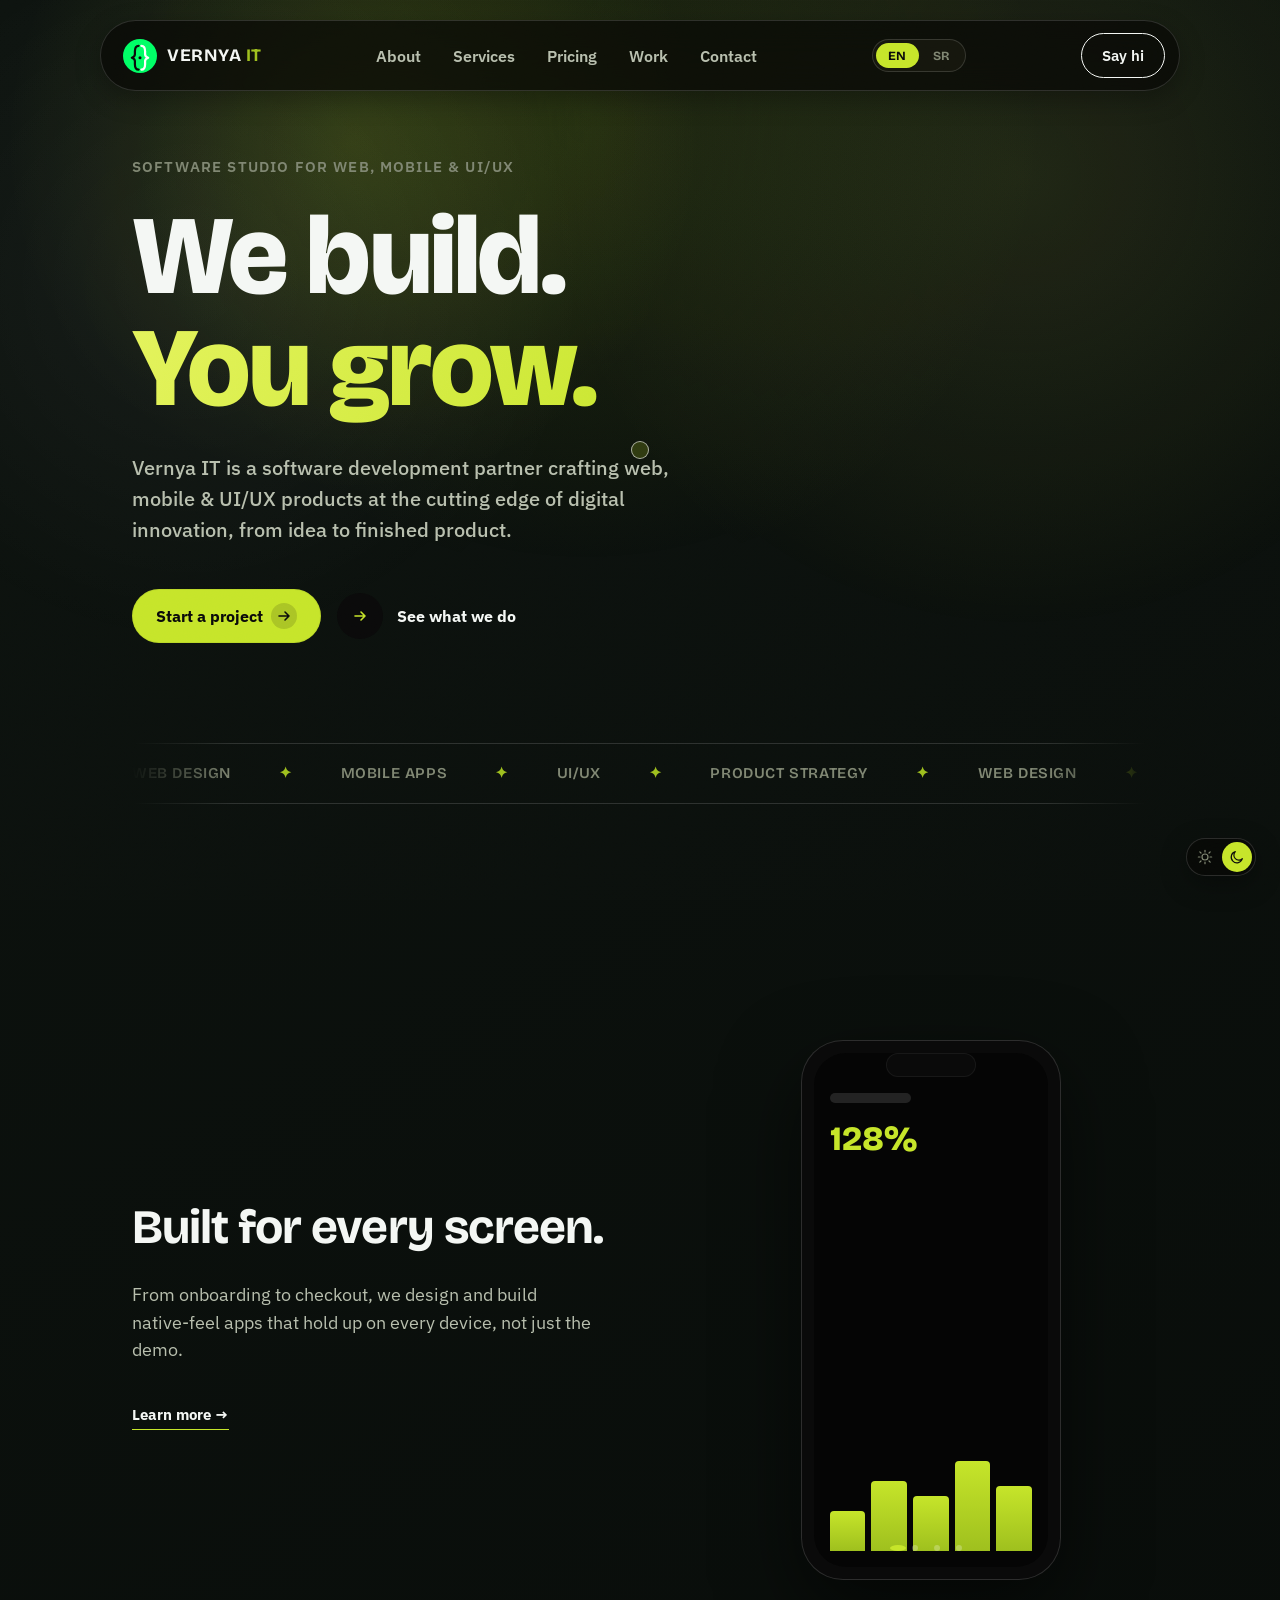
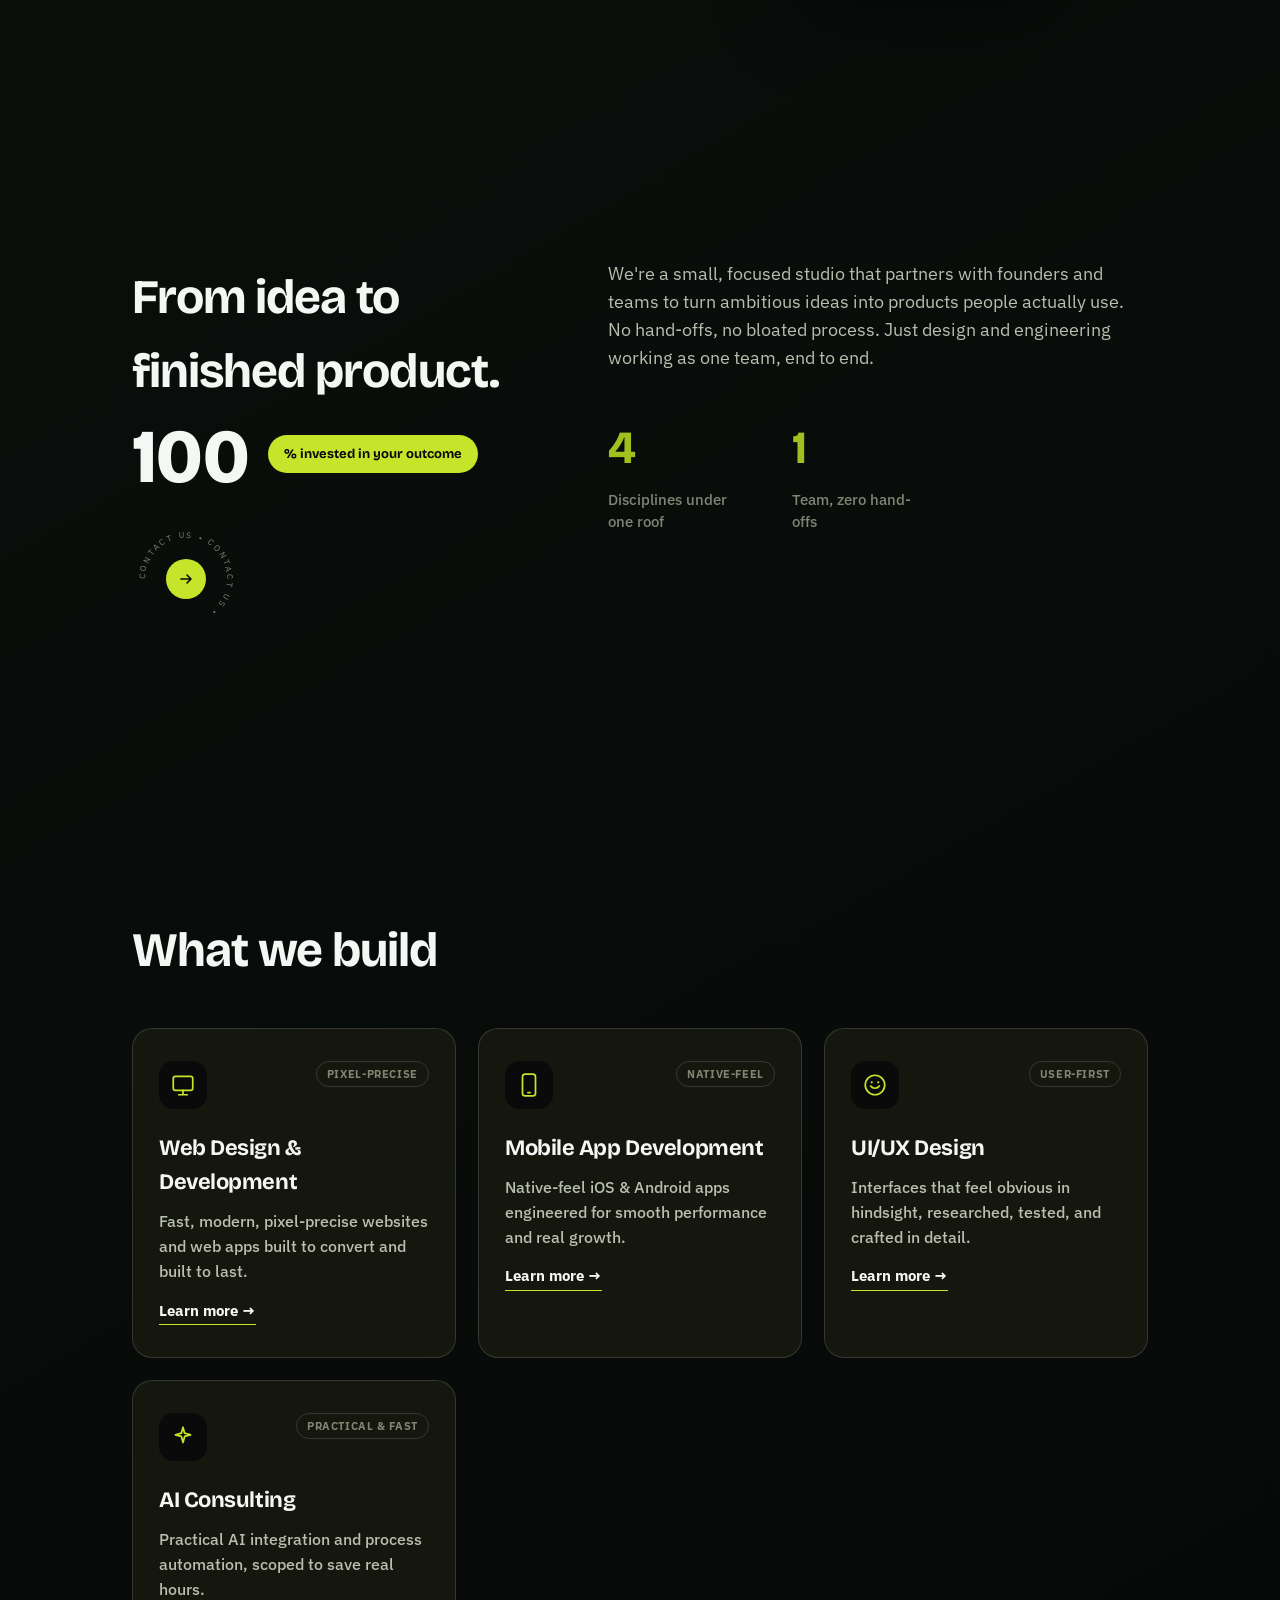
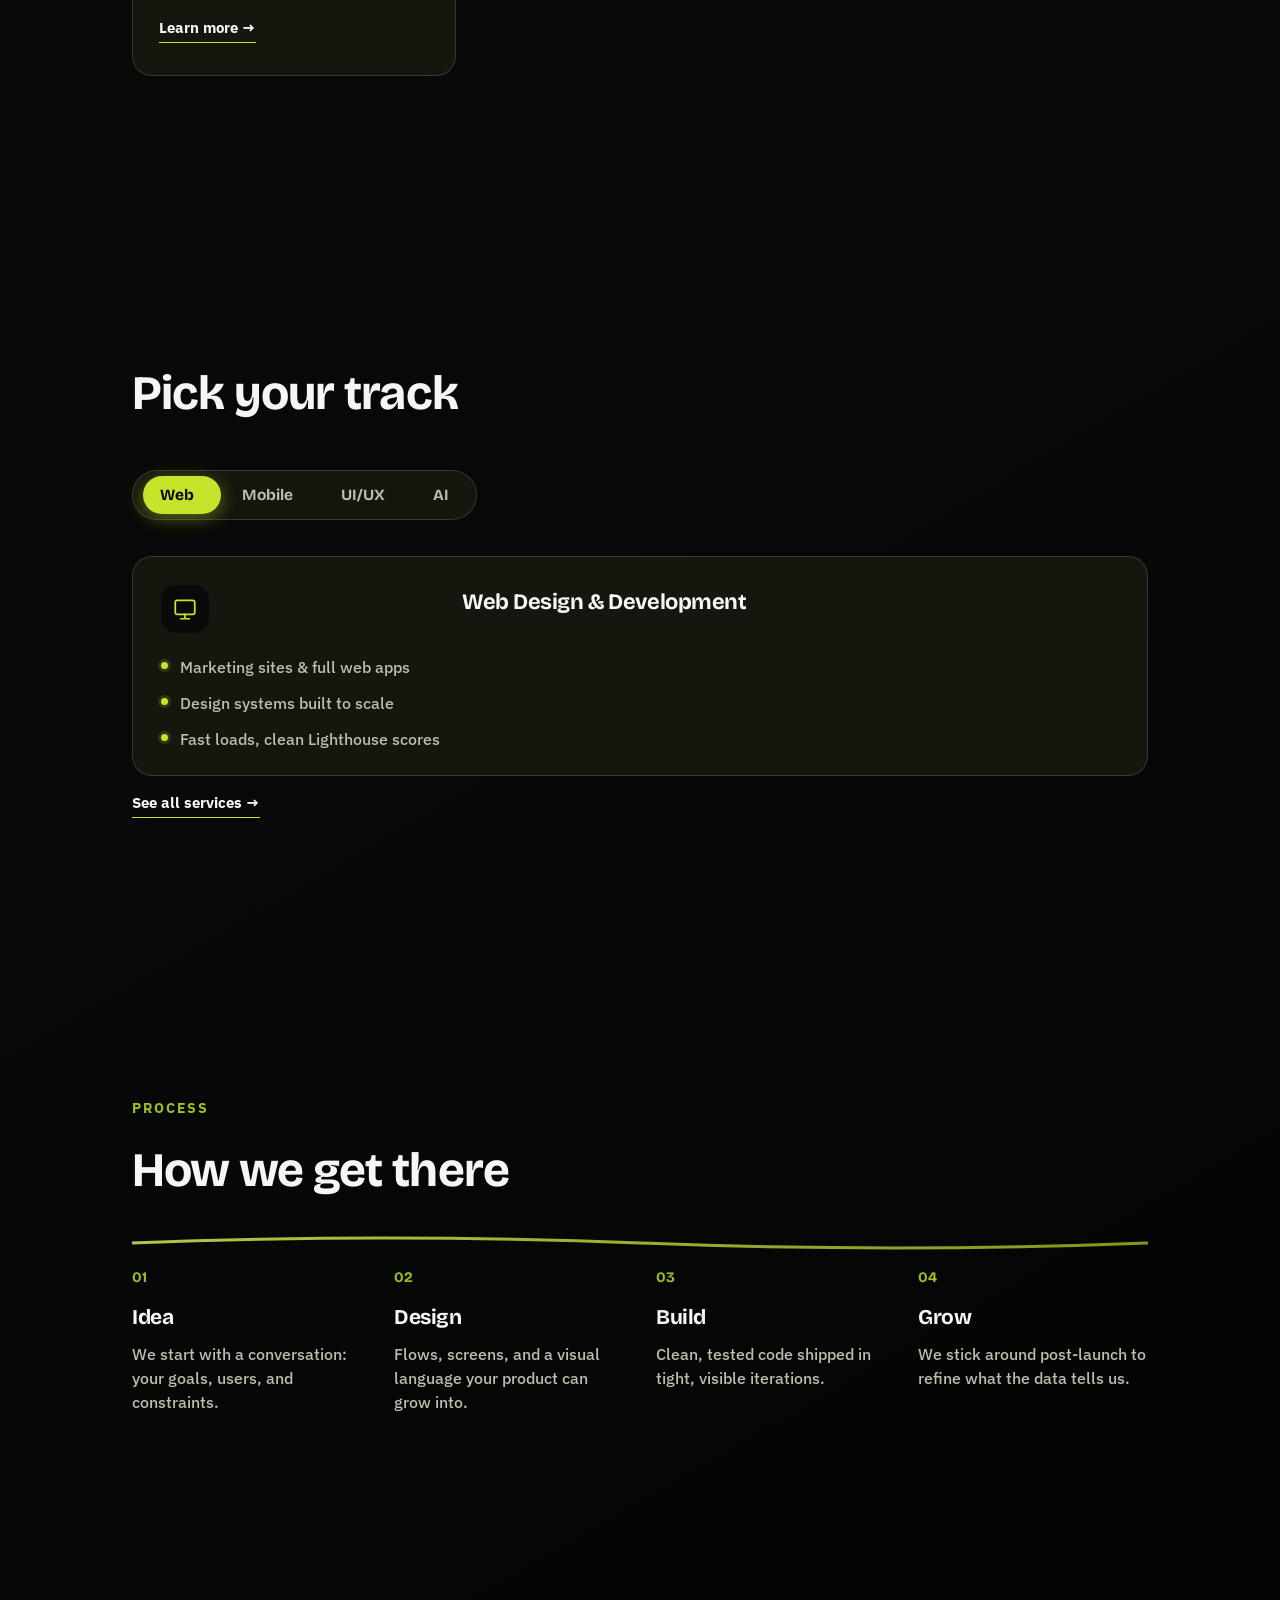
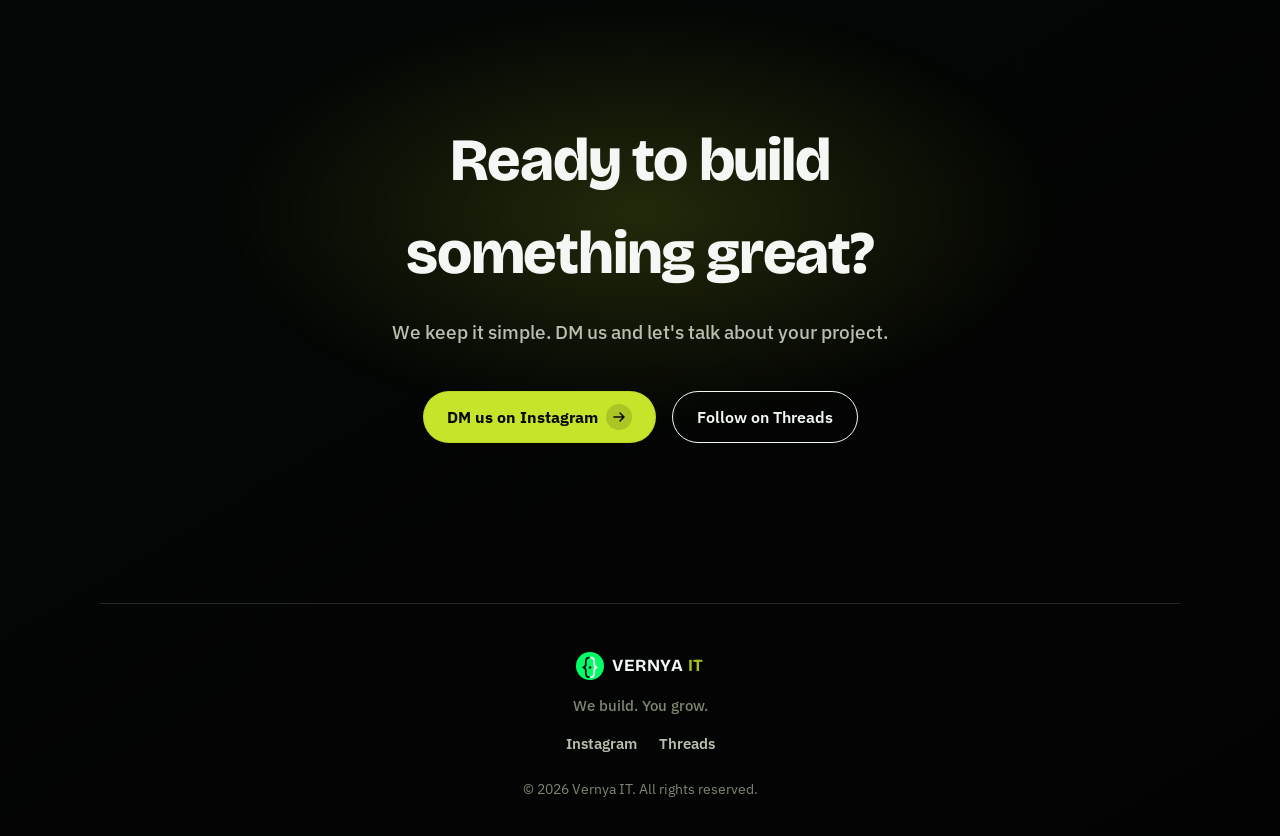
==== commit 5919cad4: "Give the hero tagline its own authored entrance "We build. You grow." was using the same generic scr" ====
--- a/index.html
+++ b/index.html
@@ -59,9 +59,9 @@
 
   <section class="hero">
     <p class="eyebrow" data-reveal data-i18n="home.hero.eyebrow">Software studio for web, mobile &amp; UI/UX</p>
-    <h1 class="hero-title" data-reveal>
-      <span class="line" data-i18n="home.hero.title1">We build.</span>
-      <span class="line accent" data-i18n="home.hero.title2">You grow.</span>
+    <h1 class="hero-title">
+      <span class="line line-build" data-i18n="home.hero.title1">We build.</span>
+      <span class="line accent line-grow" data-i18n="home.hero.title2">You grow.</span>
     </h1>
     <p class="hero-sub" data-reveal data-i18n="home.hero.sub">
       Vernya IT is a software development partner crafting web, mobile &amp; UI/UX
--- a/css/style.css
+++ b/css/style.css
@@ -459,6 +459,34 @@
   background-clip: text;
   color: transparent;
 }
+
+/* "We build." rises into place like something under construction;
+   "You grow." scales up from underneath it, literally growing in. */
+.hero-title .line-build {
+  clip-path: inset(100% 0 0 0);
+  transform: translateY(10px);
+  animation: heroBuild 720ms cubic-bezier(0.65, 0, 0.35, 1) both;
+}
+.hero-title .line-grow {
+  transform-origin: left center;
+  animation: heroGrow 720ms cubic-bezier(0.65, 0, 0.35, 1) 280ms both;
+}
+@keyframes heroBuild {
+  from { clip-path: inset(100% 0 0 0); transform: translateY(10px); }
+  to   { clip-path: inset(0% 0 0 0); transform: translateY(0); }
+}
+@keyframes heroGrow {
+  from { transform: scale(0.8); opacity: 0; }
+  to   { transform: scale(1); opacity: 1; }
+}
+@media (prefers-reduced-motion: reduce) {
+  .hero-title .line-build, .hero-title .line-grow {
+    animation: none;
+    clip-path: none;
+    transform: none;
+    opacity: 1;
+  }
+}
 .hero-sub {
   max-width: 580px;
   margin-top: 28px;
@@ -653,15 +681,25 @@
   z-index: 3;
 }
 .phone-dot {
+  position: relative;
+  width: 16px; height: 6px;
+  background: none;
+  cursor: pointer;
+  border: none;
+  padding: 0;
+}
+.phone-dot::before {
+  content: "";
+  position: absolute;
+  left: 0; top: 0;
   width: 6px; height: 6px;
   border-radius: 50%;
   background: rgba(255,255,255,0.25);
-  transition: background .3s, width .3s;
-  cursor: pointer;
-  border: none;
-  padding: 0;
-}
-.phone-dot.is-active { background: var(--neon); width: 16px; border-radius: 100px; }
+  transform: scaleX(1);
+  transform-origin: left center;
+  transition: background .3s var(--ease-out), transform .3s var(--ease-out);
+}
+.phone-dot.is-active::before { background: var(--neon); transform: scaleX(2.6667); }
 
 /* abstract screen content blocks */
 .ph-bar { height: 10px; border-radius: 6px; background: rgba(255,255,255,0.12); }
